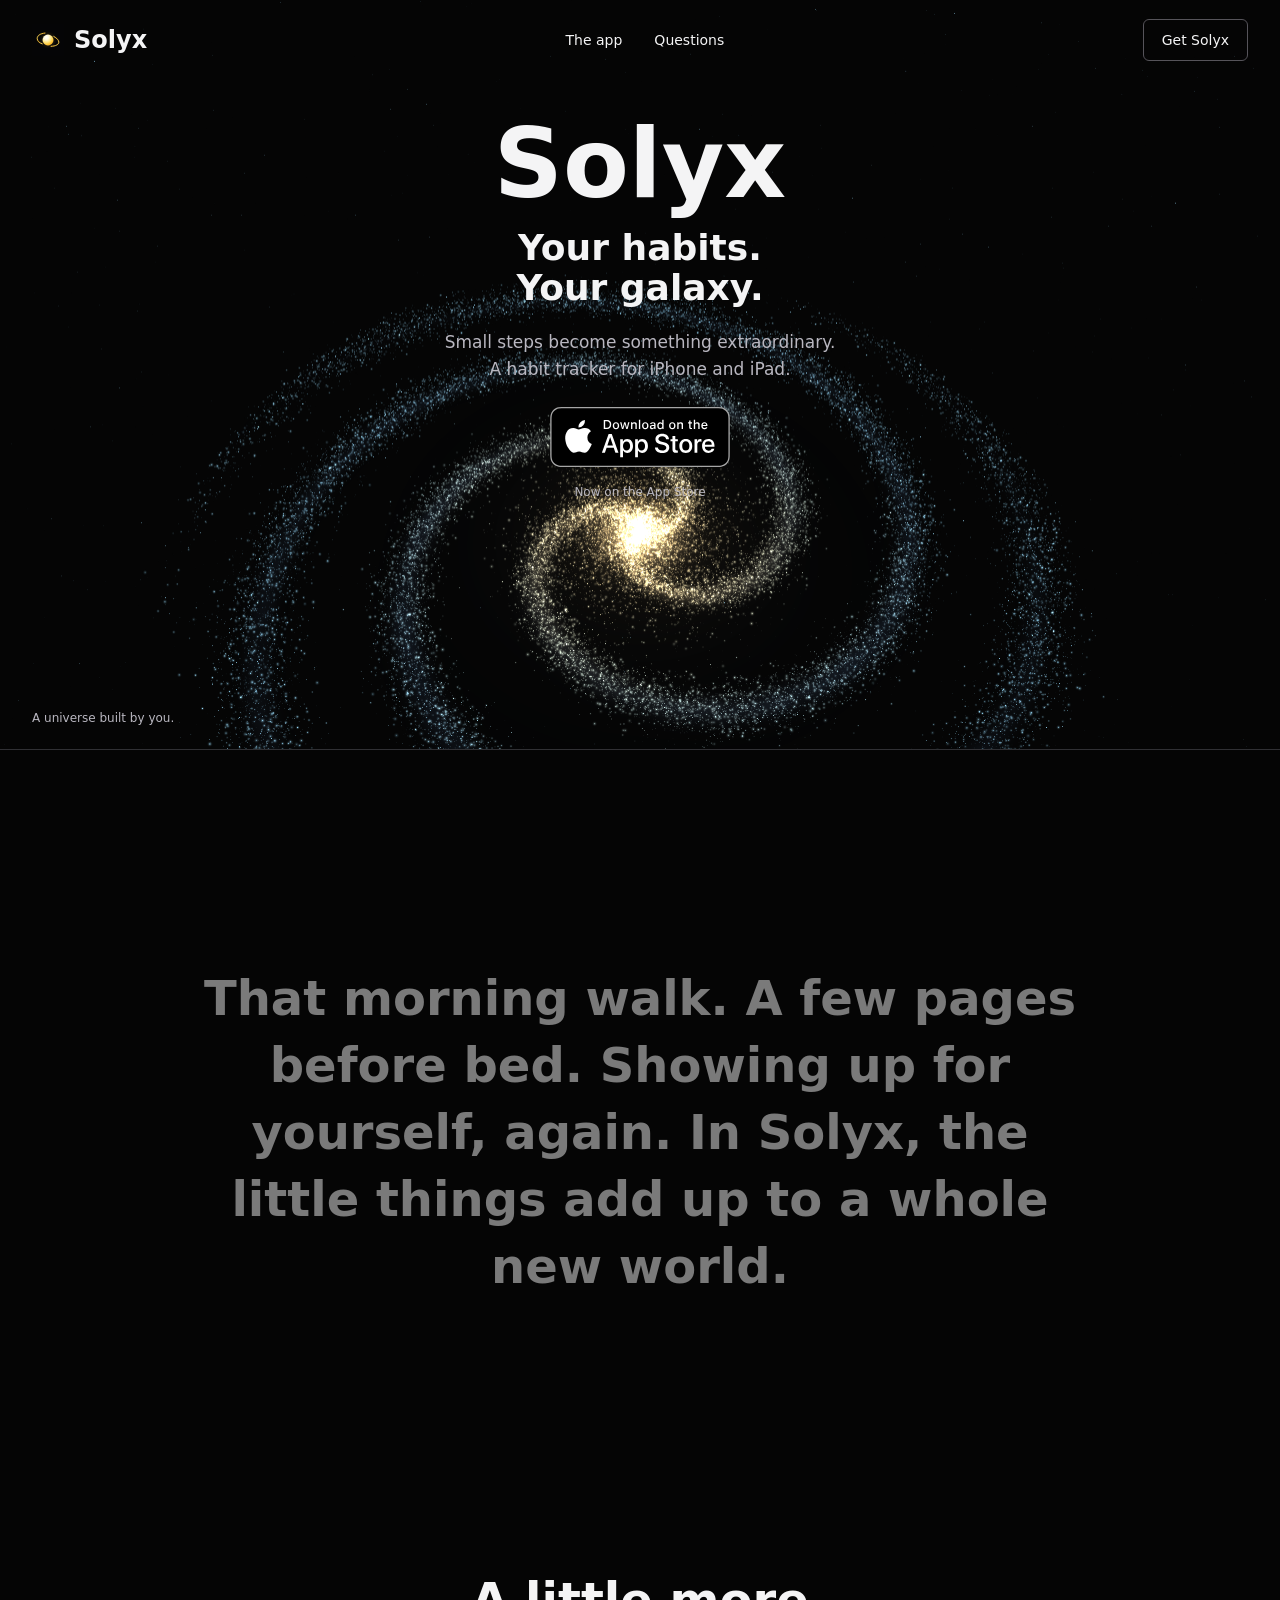
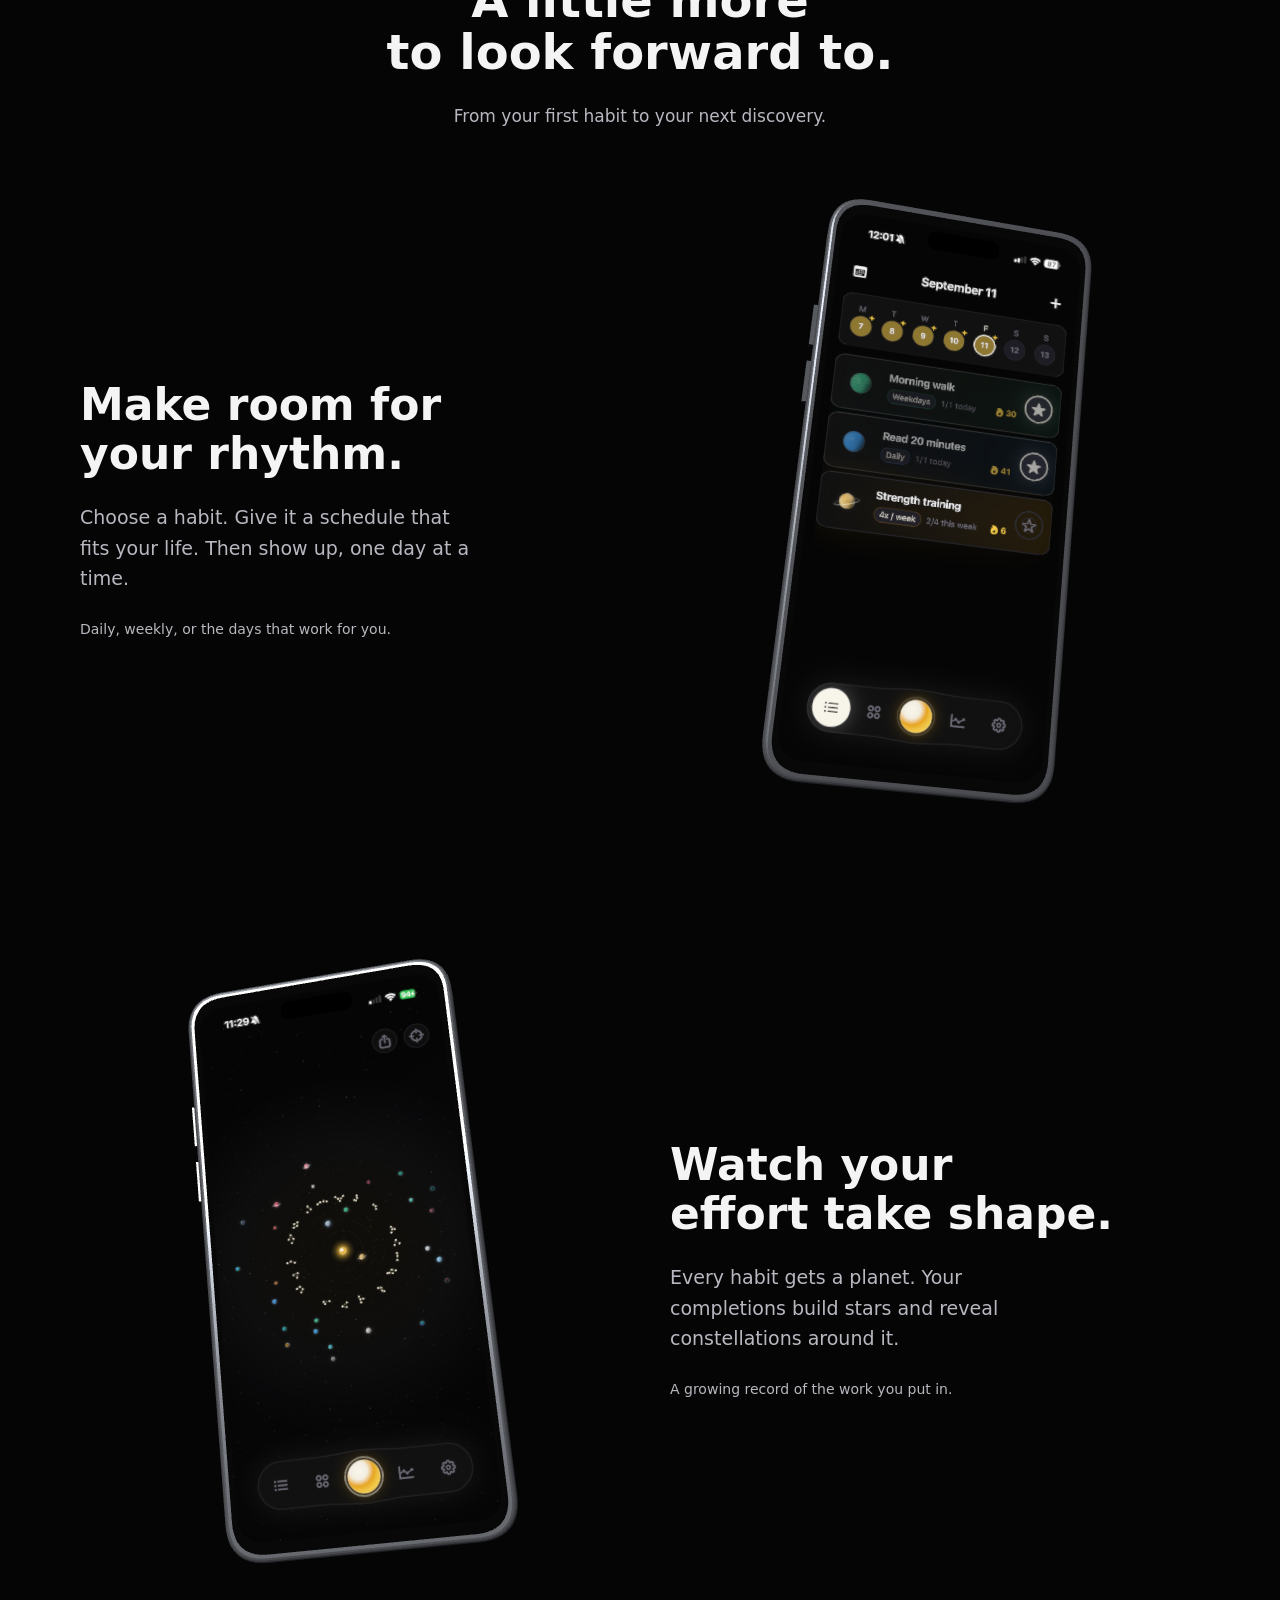
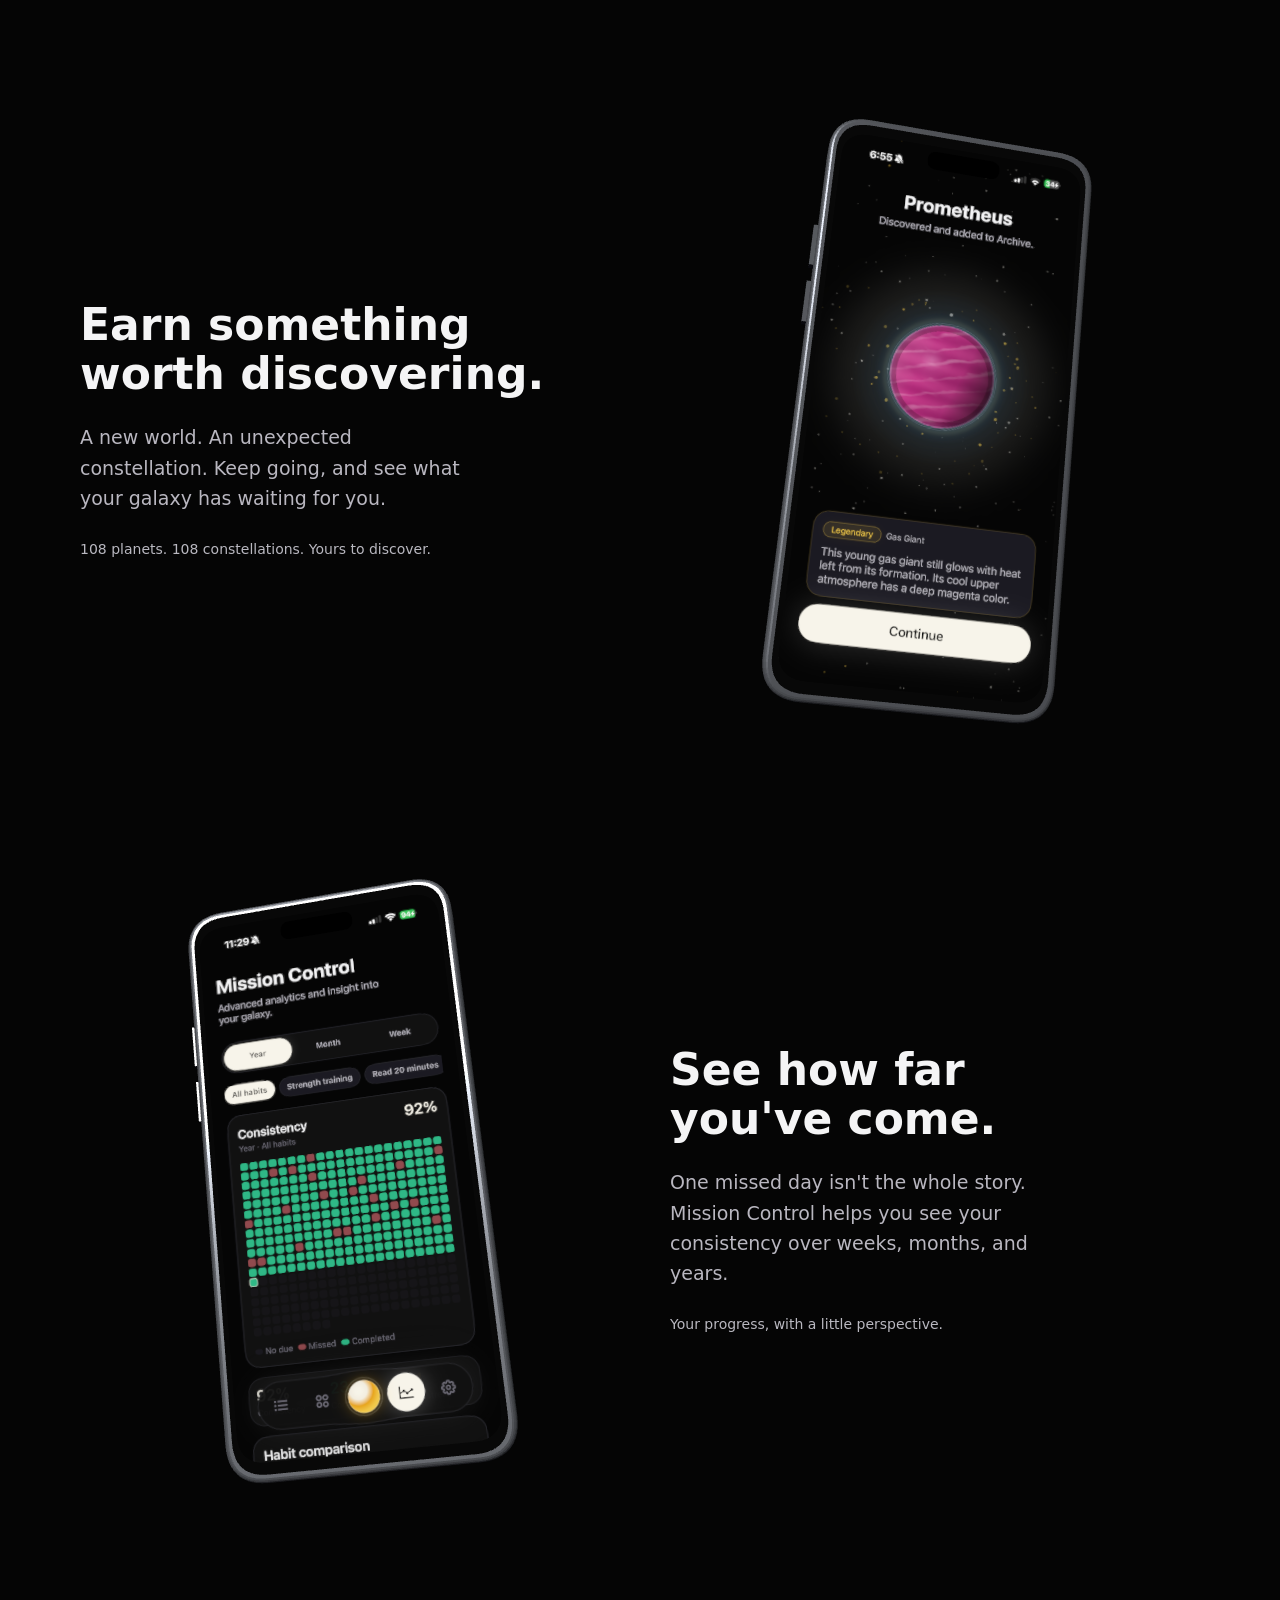
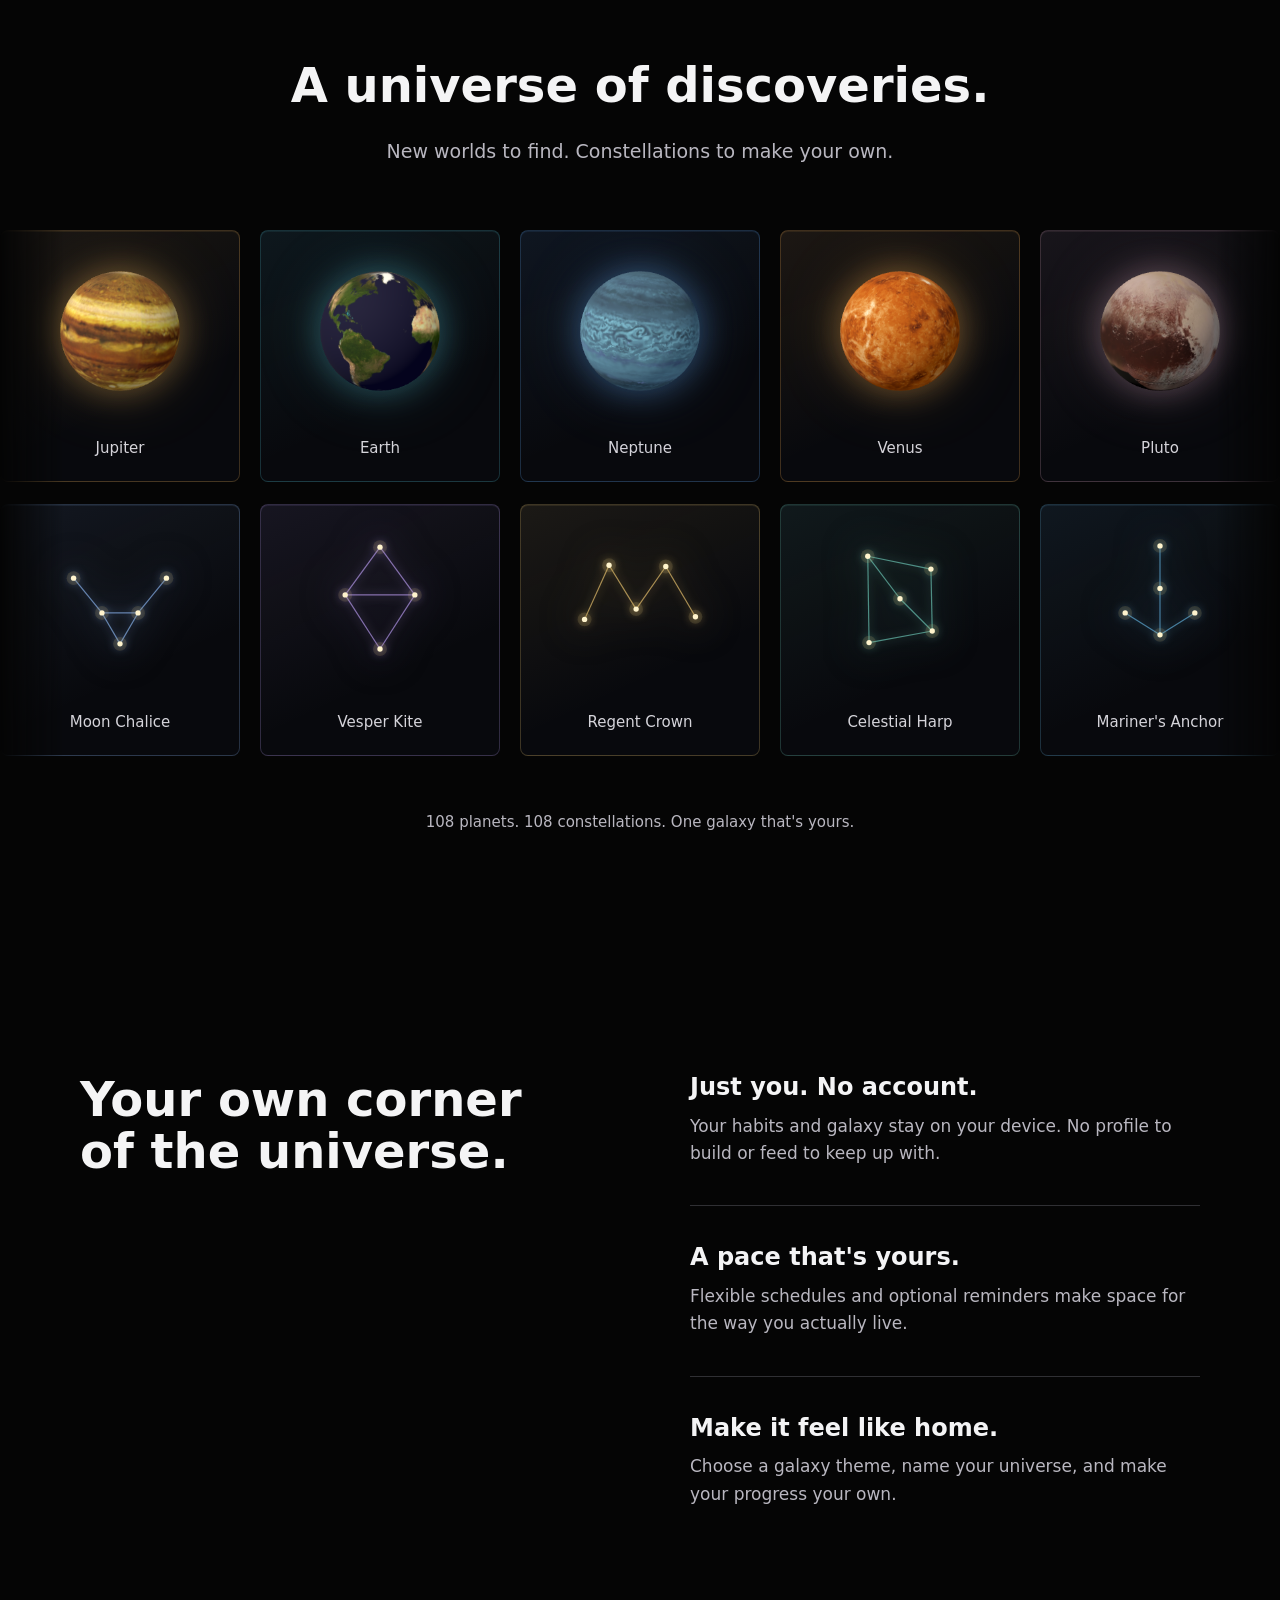
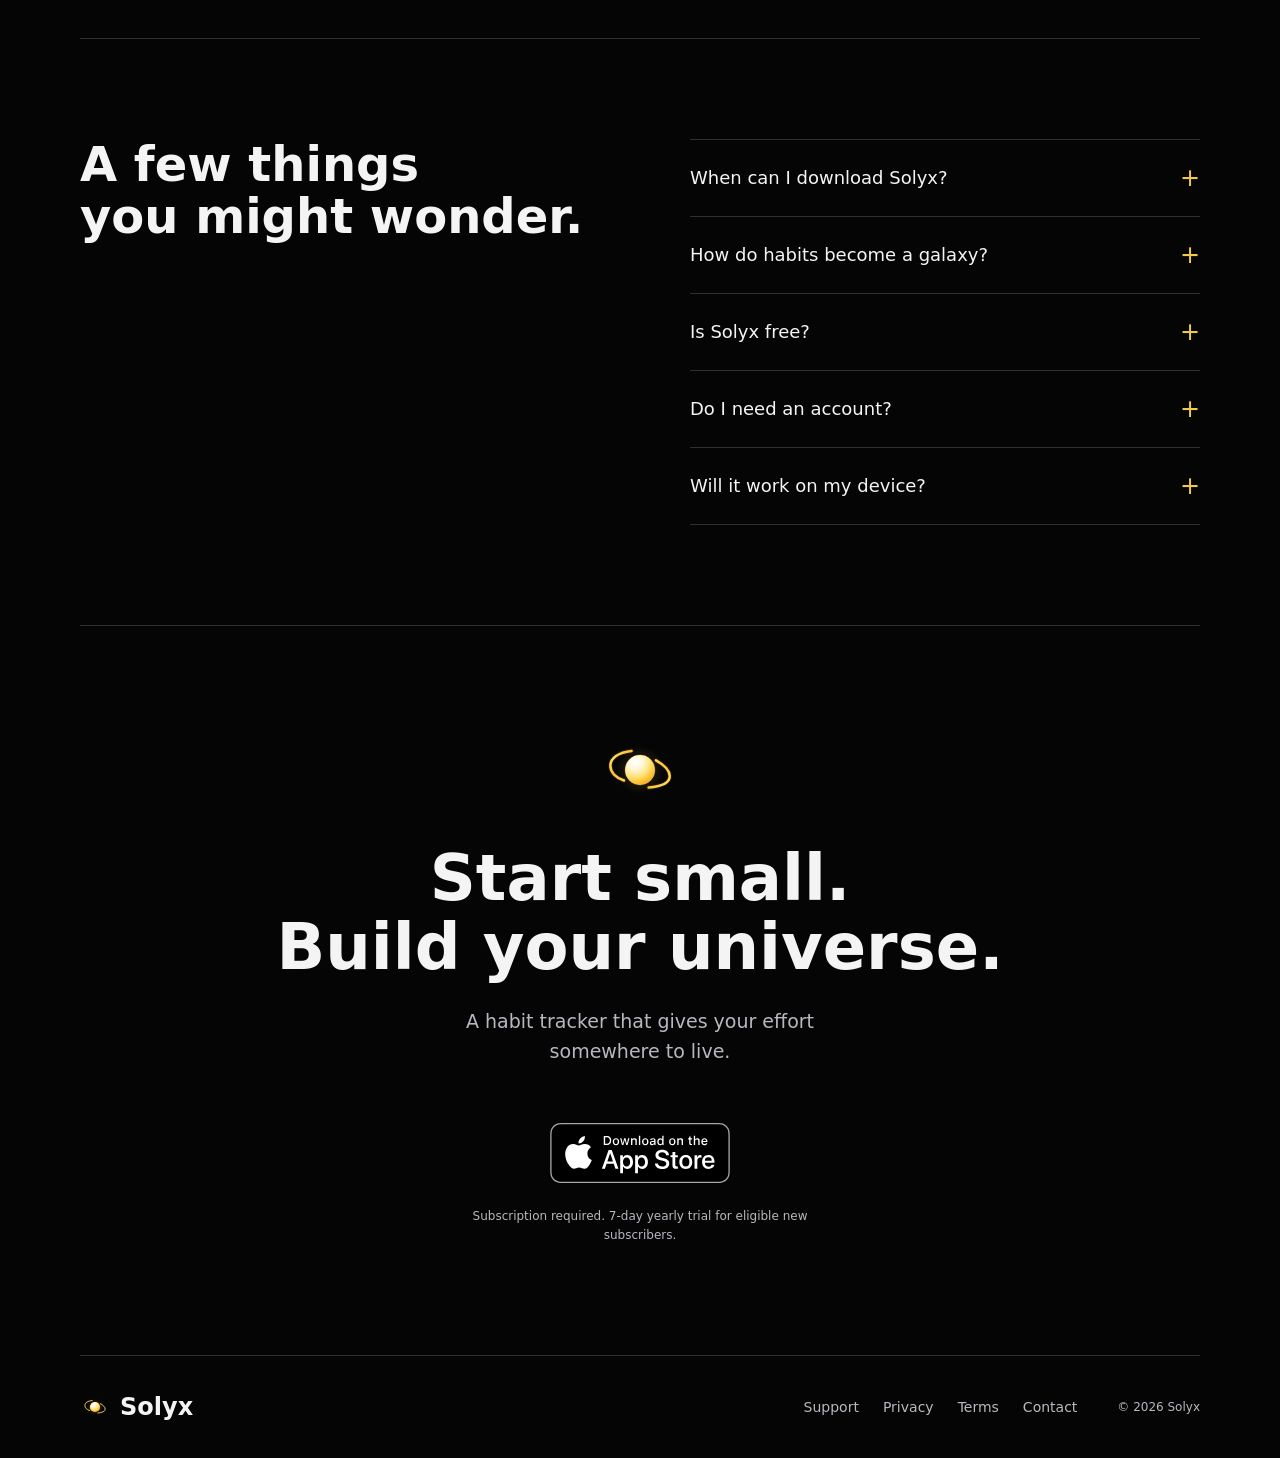
==== index.html @ abb528bd "Use modern Solyx icon across website and browser icons" ====
<!doctype html>
<html lang="en">
  <head>
    <meta charset="utf-8" />
    <meta name="viewport" content="width=device-width, initial-scale=1" />
    <meta name="theme-color" content="#050505" />
    <meta
      name="description"
      content="Solyx is a habit tracker for iPhone and iPad. Build your habits, discover planets, and watch your own galaxy grow."
    />
    <meta property="og:title" content="Solyx | Your habits. Your galaxy." />
    <meta
      property="og:description"
      content="Small steps become something extraordinary. A habit tracker for iPhone and iPad."
    />
    <meta property="og:type" content="website" />
    <meta property="og:url" content="https://solyxapp.com/" />
    <meta
      property="og:image"
      content="https://solyxapp.com/assets/solyx-app-icon.png"
    />
    <meta property="og:image:width" content="1024" />
    <meta property="og:image:height" content="1024" />
    <meta property="og:image:alt" content="Solyx's golden sun and orbit app icon" />
    <meta name="twitter:card" content="summary" />
    <title>Solyx | Your habits. Your galaxy.</title>
    <link rel="canonical" href="https://solyxapp.com/" />
    <link rel="icon" href="./assets/solyx-app-icon.svg" type="image/svg+xml" />
    <link rel="icon" href="./assets/favicon-32.png" type="image/png" sizes="32x32" />
    <link rel="apple-touch-icon" href="./assets/apple-touch-icon.png" sizes="180x180" />
    <link rel="preload" as="image" href="./assets/galaxy.png" />
    <link rel="stylesheet" href="./styles.css?v=20261001-galaxy" />
    <script src="./site.js?v=20261001" defer></script>
    <script type="module" src="./assets/galaxy-scene.js"></script>
    <script type="module" src="./assets/product-scenes.js"></script>
  </head>
  <body>
    <a class="skip-link" href="#main">Skip to content</a>
    <header class="site-header">
      <a class="brand" href="#top" aria-label="Solyx home"
        ><img
          src="./assets/solyx-app-icon.svg"
          alt=""
          width="32"
          height="32"
        /><span>Solyx</span></a
      >
      <nav aria-label="Main navigation">
        <a href="#inside">The app</a><a href="#questions">Questions</a>
      </nav>
      <a class="nav-download" href="https://apps.apple.com/us/app/solyx-habit-tracker/id6775335663">Get Solyx</a>
    </header>
    <main id="main">
      <section class="hero" id="top" aria-labelledby="hero-title">
        <div class="hero-universe" aria-hidden="true">
          <div class="galaxy-art"></div>
          <canvas class="galaxy-canvas"></canvas>
        </div>
        <div class="hero-content">
          <h1 id="hero-title">Solyx</h1>
          <p class="hero-statement">Your habits.<br />Your galaxy.</p>
          <p class="hero-description">
            Small steps become something extraordinary.<br />A habit tracker for
            iPhone and iPad.
          </p>
          <a class="app-store-download" href="https://apps.apple.com/us/app/solyx-habit-tracker/id6775335663" aria-label="Download Solyx on the App Store">
            <img src="./assets/app-store-badge.svg" alt="Download on the App Store" width="180" height="60" />
          </a>
          <p class="availability">Now on the App Store</p>
        </div>
        <div class="hero-bottom">
          <span>A universe built by you.</span>
        </div>
      </section>
      <section
        class="scroll-story section-shell"
        aria-label="Small steps, a whole new world"
      >
        <p data-scroll-words>
          That morning walk. A few pages before bed. Showing up for yourself,
          again. In Solyx, the little things add up to a whole new world.
        </p>
      </section>
      <section class="app-tour" id="inside" aria-labelledby="tour-title">
        <div class="tour-heading section-shell">
          <h2 id="tour-title">A little more<br />to look forward to.</h2>
          <p>From your first habit to your next discovery.</p>
        </div>
        <div class="tour-layout section-shell">
          <div class="tour-chapters">
            <article class="chapter" data-chapter="0">
              <div class="chapter-copy">
                <h3>Make room for<br />your rhythm.</h3>
                <p>
                  Choose a habit. Give it a schedule that fits your life. Then
                  show up, one day at a time.
                </p>
                <p class="detail">
                  Daily, weekly, or the days that work for you.
                </p>
              </div>
              <figure class="product-phone">
                <img
                  src="./assets/habits.png"
                  alt="Solyx habit list with flexible schedules and completion buttons"
                  width="1206"
                  height="2622"
                  loading="lazy"
                />
              </figure>
            </article>
            <article class="chapter" data-chapter="1">
              <div class="chapter-copy">
                <h3>Watch your<br />effort take shape.</h3>
                <p>
                  Every habit gets a planet. Your completions build stars and
                  reveal constellations around it.
                </p>
                <p class="detail">A growing record of the work you put in.</p>
              </div>
              <figure class="product-phone">
                <img
                  src="./assets/galaxy-overview.png"
                  alt="Habit planets and earned constellations around the sun in Solyx"
                  width="1206"
                  height="2622"
                  loading="lazy"
                />
              </figure>
            </article>
            <article class="chapter" data-chapter="2">
              <div class="chapter-copy">
                <h3>Earn something<br />worth discovering.</h3>
                <p>
                  A new world. An unexpected constellation. Keep going, and see
                  what your galaxy has waiting for you.
                </p>
                <p class="detail">
                  108 planets. 108 constellations. Yours to discover.
                </p>
              </div>
              <figure class="product-phone">
                <img
                  src="./assets/reveal.png"
                  alt="A planet discovery in Solyx, with its name, rarity, and unique appearance"
                  width="1206"
                  height="2622"
                  loading="lazy"
                />
              </figure>
            </article>
            <article class="chapter" data-chapter="3">
              <div class="chapter-copy">
                <h3>See how far<br />you've come.</h3>
                <p>
                  One missed day isn't the whole story. Mission Control helps
                  you see your consistency over weeks, months, and years.
                </p>
                <p class="detail">Your progress, with a little perspective.</p>
              </div>
              <figure class="product-phone">
                <img
                  src="./assets/mission-control.png"
                  alt="Mission Control showing habit consistency across the year"
                  width="1206"
                  height="2622"
                  loading="lazy"
                />
              </figure>
            </article>
          </div>
        </div>
      </section>
      <section class="collection" aria-labelledby="collection-title">
        <div class="collection-heading section-shell">
          <h2 id="collection-title">A universe of discoveries.</h2>
          <p>New worlds to find. Constellations to make your own.</p>
        </div>
        <div class="collection-window">
          <div class="collection-track" data-planets></div>
        </div>
        <div class="collection-window">
          <div class="collection-track reverse" data-constellations></div>
        </div>
        <p class="collection-note">
          108 planets. 108 constellations. One galaxy that's yours.
        </p>
      </section>
      <section class="personal section-shell" aria-labelledby="personal-title">
        <h2 id="personal-title">Your own corner<br />of the universe.</h2>
        <div class="personal-details">
          <div>
            <h3>Just you. No account.</h3>
            <p>
              Your habits and galaxy stay on your device. No profile to build or
              feed to keep up with.
            </p>
          </div>
          <div>
            <h3>A pace that's yours.</h3>
            <p>
              Flexible schedules and optional reminders make space for the way
              you actually live.
            </p>
          </div>
          <div>
            <h3>Make it feel like home.</h3>
            <p>
              Choose a galaxy theme, name your universe, and make your progress
              your own.
            </p>
          </div>
        </div>
      </section>
      <section
        class="questions section-shell"
        id="questions"
        aria-labelledby="questions-title"
      >
        <h2 id="questions-title">A few things<br />you might wonder.</h2>
        <div class="faq-list">
          <details>
            <summary>When can I download Solyx?</summary>
            <p>Solyx is available now on the App Store for iPhone and iPad. Download it using the button on this page.</p>
          </details>
          <details>
            <summary>How do habits become a galaxy?</summary>
            <p>
              Each habit receives a planet. Logging completions builds stars,
              which form constellations over time. Completions also bring you
              closer to discovering new planets.
            </p>
          </details>
          <details>
            <summary>Is Solyx free?</summary>
            <p>
              Solyx requires a monthly or yearly subscription. Eligible new
              subscribers can try the yearly plan free for 7 days. You will see
              the full price and renewal terms before subscribing in the app.
            </p>
          </details>
          <details>
            <summary>Do I need an account?</summary>
            <p>
              No. Your habits and galaxy are stored on your device. Apple
              handles purchases, and RevenueCat manages subscription access and
              limited subscription analytics. Read our
              <a href="./privacy/">privacy policy</a> for the details.
            </p>
          </details>
          <details>
            <summary>Will it work on my device?</summary>
            <p>
              Solyx is built for iPhone and iPad running iOS or iPadOS 17 or
              later. An Android version has not been announced.
            </p>
          </details>
        </div>
      </section>
      <section
        class="download section-shell"
        id="download"
        aria-labelledby="download-title"
      >
        <img
          class="download-icon"
          src="./assets/solyx-app-icon.svg"
          alt=""
          width="88"
          height="88"
          loading="lazy"
        />
        <h2 id="download-title">Start small.<br />Build your universe.</h2>
        <p>A habit tracker that gives your effort<br />somewhere to live.</p>
        <div class="download-action">
          <a class="app-store-download" href="https://apps.apple.com/us/app/solyx-habit-tracker/id6775335663" aria-label="Download Solyx on the App Store">
            <img src="./assets/app-store-badge.svg" alt="Download on the App Store" width="180" height="60" loading="lazy" />
          </a>
        </div>
        <p class="subscription-note">
          Subscription required. 7-day yearly trial for eligible new
          subscribers.
        </p>
      </section>
    </main>
    <footer class="site-footer section-shell">
      <a class="brand" href="#top"
        ><img
          src="./assets/solyx-app-icon.svg"
          alt=""
          width="30"
          height="30"
        /><span>Solyx</span></a
      >
      <div class="footer-links">
        <a href="./support/">Support</a><a href="./privacy/">Privacy</a
        ><a
          href="https://www.apple.com/legal/internet-services/itunes/dev/stdeula/"
          >Terms</a
        ><a href="mailto:support@solyxapp.com">Contact</a>
      </div>
      <p>&copy; 2026 Solyx</p>
    </footer>
  </body>
</html>
---- styles.css ----
:root {
  color-scheme: dark;
  --bg: #050505;
  --surface: #111112;
  --text: #f4f4f5;
  --muted: #b9b7c0;
  --line: #303034;
  --gold: #f1c94b;
  --ease: cubic-bezier(0.16, 1, 0.3, 1);
  font-family:
    system-ui,
    -apple-system,
    BlinkMacSystemFont,
    "Segoe UI",
    Roboto,
    Oxygen,
    Ubuntu,
    Cantarell,
    "Fira Sans",
    "Droid Sans",
    "Helvetica Neue",
    sans-serif;
  color: var(--text);
  background: var(--bg);
  font-synthesis: none;
}
* {
  box-sizing: border-box;
  letter-spacing: 0;
}
html {
  scroll-behavior: smooth;
  scroll-padding-top: 100px;
}
body {
  margin: 0;
}
a {
  color: inherit;
  text-decoration: none;
}
button {
  font: inherit;
  color: inherit;
}
img {
  display: block;
  max-width: 100%;
  height: auto;
}
h1,
h2,
h3,
p,
figure {
  margin: 0;
}
h1,
h2,
h3 {
  font-weight: 600;
  text-wrap: balance;
}
h2 {
  font-size: 48px;
  line-height: 1.08;
}
h3 {
  font-size: 30px;
  line-height: 1.12;
}
p {
  line-height: 1.6;
}
::selection {
  background: var(--gold);
  color: var(--bg);
}
:focus-visible {
  outline: 2px solid var(--gold);
  outline-offset: 6px;
}
a,
button,
summary {
  -webkit-tap-highlight-color: transparent;
}
button,
summary {
  cursor: pointer;
}
a:hover {
  color: var(--gold);
}
[hidden] {
  display: none !important;
}
.section-shell {
  width: min(1120px, calc(100% - 48px));
  margin-inline: auto;
}
.skip-link {
  position: fixed;
  top: -100px;
  left: 8px;
  z-index: 20;
  padding: 12px;
  background: var(--text);
  color: var(--bg);
}
.skip-link:focus {
  top: 8px;
}
.site-header {
  height: 80px;
  width: min(1320px, calc(100% - 64px));
  margin: auto;
  display: flex;
  align-items: center;
  justify-content: space-between;
  gap: 20px;
  position: absolute;
  inset: 0 0 auto;
  z-index: 5;
}
.brand {
  display: inline-flex;
  align-items: center;
  gap: 10px;
  font-size: 24px;
  font-weight: 600;
}
.brand img {
  flex-shrink: 0;
}
.site-header nav {
  display: flex;
  gap: 32px;
  font-size: 14px;
}
.site-header nav a {
  padding: 14px 0;
}
.nav-download {
  font-size: 14px;
  padding: 12px 18px;
  border: 1px solid #56545a;
  border-radius: 6px;
  white-space: nowrap;
  transition:
    background 0.2s,
    color 0.2s;
}
.nav-download:hover {
  background: var(--text);
  color: var(--bg);
}
.hero {
  height: calc(100svh - 150px);
  min-height: 730px;
  max-height: 1050px;
  position: relative;
  isolation: isolate;
  overflow: hidden;
  border-bottom: 1px solid var(--line);
}
.hero-universe {
  position: absolute;
  inset: 0;
  z-index: -1;
  overflow: hidden;
}
.galaxy-art {
  position: absolute;
  left: 50%;
  top: 125px;
  width: 1100px;
  height: 1100px;
  transform: translateX(-50%);
  background: url("./assets/galaxy.png") center 51% / 1100px auto no-repeat;
  mask-image: linear-gradient(
    to bottom,
    transparent,
    black 25%,
    black 78%,
    transparent
  );
  opacity: 0.95;
}
.galaxy-canvas {
  position: absolute;
  inset: 0;
  width: 100%;
  height: 100%;
  opacity: 0;
  transition: opacity 1.2s ease;
}
.galaxy-ready .galaxy-canvas {
  opacity: 1;
}
.galaxy-ready .galaxy-art {
  visibility: hidden;
}
.hero-content {
  text-align: center;
  position: relative;
  padding: 116px 24px 0;
}
.app-store-download { display: inline-flex; margin-top: 24px; border-radius: 8px; transition: transform 180ms ease; }
.app-store-download img { display: block; width: 180px; height: 60px; }
.app-store-download:hover { transform: translateY(-2px); }
.app-store-download:focus-visible { outline: 2px solid var(--gold); outline-offset: 6px; }
.hero h1 {
  font-size: 96px;
  line-height: 1;
}
.hero-statement {
  font-size: 36px;
  font-weight: 600;
  line-height: 1.12;
  margin-top: 16px;
}
.hero-description {
  font-size: 17px;
  margin-top: 20px;
  color: var(--muted);
}
.button {
  display: inline-flex;
  justify-content: center;
  align-items: center;
  gap: 24px;
  min-height: 52px;
  padding: 13px 24px;
  background: var(--text);
  color: var(--bg);
  border-radius: 6px;
  font-size: 16px;
  font-weight: 600;
  transition:
    transform 0.3s var(--ease),
    background 0.2s;
}
.button:hover {
  background: var(--gold);
  color: var(--bg);
  transform: translateY(-2px);
}
.hero .button {
  margin-top: 24px;
}
.availability {
  font-size: 12px;
  margin-top: 12px;
  color: var(--muted);
}
.hero-bottom {
  position: absolute;
  inset: auto 32px 24px;
  display: flex;
  justify-content: space-between;
  align-items: center;
  font-size: 12px;
  color: var(--muted);
}
.hero-content {
  animation: arrive 1.1s var(--ease) both;
}
.intro {
  padding-block: 64px 110px;
  display: grid;
  grid-template-columns: 1fr 1fr;
  gap: 48px;
  align-items: center;
}
.intro p {
  font-size: 20px;
  color: var(--muted);
  max-width: 460px;
}
.intro p span {
  display: block;
  color: var(--text);
  margin-top: 20px;
}
.app-tour {
  background: #0b0b0d;
  border-block: 1px solid var(--line);
}
.tour-heading {
  padding-block: 88px 28px;
  display: flex;
  justify-content: space-between;
  align-items: end;
  gap: 32px;
}
.tour-heading p {
  color: var(--muted);
  font-size: 17px;
  max-width: 245px;
}
.tour-layout {
  display: grid;
  grid-template-columns: 1fr 1fr;
  gap: 100px;
  position: relative;
}
.tour-device {
  position: sticky;
  top: 40px;
  height: calc(100svh - 80px);
  min-height: 540px;
  max-height: 860px;
  display: flex;
  flex-direction: column;
  align-items: center;
  justify-content: center;
  grid-column: 2;
  grid-row: 1;
}
.phone {
  position: relative;
  width: 270px;
  aspect-ratio: 1206/2622;
  border-radius: 36px;
  overflow: hidden;
  background: #000;
  outline: 1px solid #626166;
  outline-offset: 4px;
  box-shadow: 0 36px 60px -24px #000;
  flex-shrink: 0;
}
.phone img {
  width: 100%;
  height: 100%;
  object-fit: cover;
}
.tour-device .phone {
  height: min(70svh, 620px);
  width: auto;
  max-width: 100%;
}
.tour-screen {
  position: absolute;
  inset: 0;
  opacity: 0;
  transition:
    opacity 0.7s var(--ease),
    transform 0.9s var(--ease);
  transform: translateY(14px);
}
.tour-screen.is-current {
  opacity: 1;
  transform: none;
}
.tour-progress {
  display: flex;
  gap: 10px;
  margin-top: 28px;
}
.tour-progress i {
  width: 6px;
  height: 6px;
  background: #67656e;
  border-radius: 50%;
  transition:
    background 0.3s,
    width 0.4s var(--ease);
}
.tour-progress i.is-current {
  width: 28px;
  border-radius: 8px;
  background: var(--gold);
}
.tour-chapters {
  grid-column: 1;
  grid-row: 1;
}
.chapter {
  min-height: 85svh;
  display: flex;
  align-items: center;
  padding: 100px 0;
}
.chapter-copy h3 {
  font-size: 44px;
  margin-bottom: 24px;
}
.chapter-copy p {
  font-size: 19px;
  color: var(--muted);
  max-width: 390px;
}
.chapter-copy .detail {
  font-size: 14px;
  color: var(--text);
  margin-top: 24px;
  padding-top: 20px;
  border-top: 1px solid var(--line);
}
.mobile-phone {
  display: none;
}
.personal {
  padding-block: 130px;
  display: grid;
  grid-template-columns: 1fr 1fr;
  gap: 100px;
}
.personal h2 {
  position: sticky;
  top: 64px;
  align-self: start;
}
.personal-details > div + div {
  margin-top: 38px;
  padding-top: 38px;
  border-top: 1px solid var(--line);
}
.personal-details h3 {
  font-size: 24px;
  margin-bottom: 12px;
}
.personal-details p {
  color: var(--muted);
  font-size: 17px;
}
.questions {
  border-top: 1px solid var(--line);
  padding-block: 100px;
  display: grid;
  grid-template-columns: 1fr 1fr;
  gap: 100px;
}
.faq-list details {
  border-bottom: 1px solid var(--line);
}
.faq-list details:first-child {
  border-top: 1px solid var(--line);
}
summary {
  display: flex;
  justify-content: space-between;
  align-items: center;
  gap: 22px;
  padding: 24px 0;
  font-size: 18px;
  list-style: none;
}
summary::-webkit-details-marker {
  display: none;
}
summary::after {
  content: "+";
  font-size: 24px;
  font-weight: 400;
  flex: none;
  color: var(--gold);
}
details[open] summary::after {
  content: "\2212";
}
details p {
  color: var(--muted);
  font-size: 16px;
  padding: 0 24px 24px 0;
  max-width: 65ch;
}
details p a {
  text-decoration: underline;
  text-underline-offset: 4px;
}
details[open] p {
  animation: arrive 0.4s var(--ease);
}
.download {
  text-align: center;
  border-top: 1px solid var(--line);
  padding-block: 100px 110px;
}
.download-icon {
  margin: 0 auto 30px;
  width: 88px;
}
.download h2 {
  font-size: 64px;
}
.download > p {
  font-size: 19px;
  color: var(--muted);
  margin-top: 24px;
}
.download-action {
  display: flex;
  flex-direction: column;
  align-items: center;
  gap: 10px;
  margin: 32px auto 0;
}
.launch-status {
  padding: 18px 26px;
  border: 1px solid #64626b;
  border-radius: 8px;
  font-size: 18px;
}
.download-platform {
  font-size: 13px;
  color: var(--muted);
}
.download > .subscription-note {
  font-size: 12px;
  max-width: 350px;
  margin: 24px auto 0;
}
.store-badge {
  display: inline-flex;
  align-items: center;
  gap: 12px;
  background: var(--text);
  color: var(--bg);
  padding: 12px 24px;
  border-radius: 8px;
  text-align: left;
  line-height: 1.1;
}
.store-badge:hover {
  background: var(--gold);
  color: var(--bg);
}
.store-badge small {
  display: block;
  font-size: 11px;
}
.store-badge strong {
  display: block;
  font-size: 24px;
  font-weight: 600;
}
.site-footer {
  display: flex;
  align-items: center;
  gap: 40px;
  flex-wrap: wrap;
  border-top: 1px solid var(--line);
  padding-block: 36px;
}
.footer-links {
  display: flex;
  gap: 24px;
  flex-wrap: wrap;
  font-size: 14px;
  color: var(--muted);
  margin-left: auto;
}
.site-footer > p {
  font-size: 12px;
  color: var(--muted);
}
/* Legal and support routes share the same quiet reading surface. */
.shell {
  width: min(820px, calc(100% - 48px));
  margin: auto;
}
.shell > header {
  display: flex;
  justify-content: space-between;
  align-items: center;
  padding: 28px 0;
  gap: 24px;
}
.shell nav {
  display: flex;
  gap: 22px;
  color: var(--muted);
  font-size: 14px;
}
.document {
  padding: 64px 0 100px;
}
.document h1 {
  font-size: 56px;
  line-height: 1.1;
}
.document h2 {
  font-size: 26px;
  margin: 38px 0 14px;
}
.document p,
.document li {
  font-size: 17px;
  line-height: 1.7;
  color: var(--muted);
}
.document p + p {
  margin-top: 16px;
}
.document a:not(.button) {
  color: var(--text);
  text-decoration: underline;
  text-underline-offset: 4px;
}
.document .updated {
  margin: 16px 0 32px;
  font-size: 14px;
}
.eyebrow {
  display: none;
}
.document .actions {
  margin: 28px 0;
}
.footer-layout {
  display: flex;
  justify-content: space-between;
  gap: 24px;
  flex-wrap: wrap;
  padding-block: 30px;
  border-top: 1px solid var(--line);
  font-size: 13px;
  color: var(--muted);
}
.confirmation {
  min-height: 80svh;
  display: flex;
  flex-direction: column;
  align-items: flex-start;
  justify-content: center;
  gap: 28px;
}
.confirmation h1 {
  font-size: 56px;
}
.confirmation p {
  color: var(--muted);
}
@keyframes arrive {
  from {
    opacity: 0.6;
    transform: translateY(16px);
  }
  to {
    opacity: 1;
    transform: none;
  }
}
@media (min-width: 1600px) {
  .hero-content {
    padding-top: 130px;
  }
  .galaxy-art {
    width: 1400px;
    background-size: 1400px auto;
    top: 90px;
    height: 1300px;
  }
}
@media (max-width: 900px) {
  h2 {
    font-size: 40px;
  }
  .site-header {
    width: calc(100% - 40px);
  }
  .tour-layout {
    gap: 48px;
  }
  .chapter-copy h3 {
    font-size: 36px;
  }
  .personal,
  .questions {
    gap: 48px;
  }
  .hero h1 {
    font-size: 80px;
  }
  .hero-statement {
    font-size: 32px;
  }
  .hero {
    min-height: 700px;
  }
  .intro {
    gap: 32px;
  }
}
@media (max-width: 700px) {
  html {
    scroll-padding-top: 24px;
  }
  .section-shell {
    width: calc(100% - 44px);
  }
  .site-header {
    height: 72px;
    width: calc(100% - 36px);
    gap: 12px;
  }
  .brand {
    font-size: 22px;
    gap: 8px;
  }
  .site-header nav {
    display: none;
  }
  .nav-download {
    font-size: 12px;
    padding: 10px 13px;
  }
  .hero {
    height: calc(100svh - 104px);
    min-height: 610px;
    max-height: 860px;
  }
  .hero-content {
    padding: 100px 20px 0;
  }
  .hero h1 {
    font-size: 72px;
  }
  .hero-statement {
    font-size: 30px;
    margin-top: 14px;
  }
  .hero-description {
    font-size: 15px;
    margin-top: 18px;
  }
  .hero .button {
    margin-top: 22px;
    min-height: 48px;
    font-size: 15px;
  }
  .galaxy-art {
    width: 730px;
    height: 900px;
    top: 110px;
    background-size: 730px auto;
    background-position: center 51%;
    mask-image: linear-gradient(
      to bottom,
      transparent,
      black 27%,
      black 78%,
      transparent
    );
  }
  .hero-bottom {
    inset: auto 20px 16px;
    font-size: 11px;
  }
  .intro {
    display: block;
    padding-block: 44px 76px;
  }
  .intro h2 {
    font-size: 42px;
  }
  .intro p {
    font-size: 18px;
    margin-top: 26px;
  }
  .tour-heading {
    display: block;
    padding-top: 64px;
    padding-bottom: 0;
  }
  .tour-heading h2 {
    font-size: 40px;
  }
  .tour-heading p {
    margin-top: 20px;
    max-width: none;
    font-size: 16px;
  }
  .tour-layout {
    display: block;
  }
  .tour-device {
    display: none;
  }
  .chapter {
    min-height: 0;
    display: flex;
    flex-direction: column;
    align-items: stretch;
    padding: 68px 0 64px;
    gap: 40px;
  }
  .chapter + .chapter {
    border-top: 1px solid var(--line);
  }
  .chapter-copy h3 {
    font-size: 32px;
    margin-bottom: 18px;
  }
  .chapter-copy p {
    font-size: 17px;
    max-width: 420px;
  }
  .chapter-copy .detail {
    font-size: 13px;
    margin-top: 20px;
    padding-top: 16px;
  }
  .mobile-phone {
    display: block;
    margin-inline: auto;
    width: min(76%, 290px);
    border-radius: 32px;
  }
  .personal {
    display: block;
    padding-block: 76px;
  }
  .personal h2 {
    position: static;
    font-size: 40px;
  }
  .personal-details {
    margin-top: 40px;
  }
  .personal-details h3 {
    font-size: 24px;
  }
  .personal-details > div + div {
    margin-top: 28px;
    padding-top: 28px;
  }
  .questions {
    display: block;
    padding-block: 70px;
  }
  .questions h2 {
    font-size: 40px;
    margin-bottom: 36px;
  }
  summary {
    font-size: 17px;
    padding: 22px 0;
  }
  .download {
    padding-block: 70px;
  }
  .download h2 {
    font-size: 44px;
  }
  .download > p {
    font-size: 17px;
  }
  .download-icon {
    width: 72px;
    margin-bottom: 24px;
  }
  .site-footer {
    gap: 24px;
    align-items: flex-start;
    padding-block: 32px;
  }
  .footer-links {
    margin: 0;
    width: 100%;
    gap: 26px;
  }
  .site-footer > p {
    width: 100%;
  }
  .shell {
    width: calc(100% - 40px);
  }
  .document {
    padding-top: 36px;
  }
  .document h1 {
    font-size: 40px;
  }
  .document h2 {
    font-size: 24px;
  }
  .footer-layout .footer-links {
    gap: 18px;
  }
  .confirmation h1 {
    font-size: 42px;
  }
}
@media (max-width: 360px) {
  .hero h1 {
    font-size: 64px;
  }
  .hero-statement {
    font-size: 28px;
  }
  .hero-description {
    font-size: 14px;
  }
  .hero-content {
    padding-inline: 16px;
  }
  .hero-bottom > span {
    max-width: 140px;
  }
  h2,
  .intro h2,
  .tour-heading h2,
  .personal h2,
  .questions h2 {
    font-size: 36px;
  }
  .download h2 {
    font-size: 38px;
  }
}
@media (prefers-reduced-motion: reduce) {
  html {
    scroll-behavior: auto;
  }
  *,
  *::before,
  *::after {
    animation: none !important;
    transition: none !important;
  }
}

.button:active,
.nav-download:active {
  transform: scale(0.97);
}
.scroll-story {
  min-height: 85svh;
  display: flex;
  align-items: center;
  padding-block: 130px;
}
.scroll-story p {
  font-size: 48px;
  font-weight: 600;
  line-height: 1.4;
  text-align: center;
  max-width: 960px;
  margin-inline: auto;
  text-wrap: pretty;
}
.scroll-story span {
  transition: color 100ms linear;
}
.app-tour {
  background: var(--bg, #050505);
  border: 0;
}
.app-tour .tour-heading {
  display: block;
  text-align: center;
  padding-block: 60px 0;
}
.app-tour .tour-heading p {
  max-width: none;
  margin-top: 24px;
}
.app-tour .tour-layout {
  display: block;
}
.app-tour .chapter {
  display: grid;
  grid-template-columns: 1fr 1fr;
  gap: 60px;
  min-height: 760px;
  padding-block: 48px;
  border: 0;
}
.app-tour .chapter:nth-child(even) .chapter-copy {
  grid-column: 2;
  grid-row: 1;
}
.app-tour .chapter:nth-child(even) .product-phone {
  grid-column: 1;
  grid-row: 1;
}
.app-tour .chapter-copy .detail {
  border: 0;
  padding-top: 0;
  color: #b9b8c0;
}
.product-phone {
  position: relative;
  width: 100%;
  height: 660px;
  margin: 0;
}
.product-phone > img {
  position: absolute;
  height: 82%;
  width: auto;
  max-width: 80%;
  object-fit: contain;
  top: 9%;
  left: 50%;
  transform: translateX(-50%);
  border-radius: 32px;
}
.product-phone canvas {
  width: 100%;
  height: 100%;
  display: block;
  opacity: 0;
}
.product-phone.scene-ready > img {
  visibility: hidden;
}
.product-phone.scene-ready canvas {
  opacity: 1;
}
.collection {
  overflow: hidden;
  padding-block: 90px 110px;
}
.collection-heading {
  text-align: center;
  margin-bottom: 64px;
}
.collection-heading h2 {
  font-size: 48px;
}
.collection-heading p {
  color: var(--muted);
  margin-top: 24px;
  font-size: 19px;
}
.collection-window {
  min-height: 254px;
  overflow: hidden;
  margin-bottom: 20px;
  mask-image: linear-gradient(
    90deg,
    transparent,
    #000 5%,
    #000 95%,
    transparent
  );
}
.collection-track {
  display: flex;
  width: max-content;
  gap: 20px;
  animation: collection-drift 55s linear infinite;
  animation-play-state: paused;
}
.collection-track.reverse {
  animation-direction: reverse;
  animation-duration: 65s;
}
.collection.in-view:not(.page-hidden) .collection-track {
  animation-play-state: running;
}
.collection-item {
  flex: 0 0 240px;
  width: 240px;
  margin: 0;
  background:
    linear-gradient(
      155deg,
      rgb(var(--collection-light) / 0.09),
      transparent 65%
    ),
    #08090d;
  border: 1px solid rgb(var(--collection-light) / 0.24);
  box-shadow: inset 0 1px 0 rgb(var(--collection-light) / 0.1);
  border-radius: 8px;
  overflow: hidden;
}
.collection-item img,
.collection-item svg {
  width: 100%;
  height: 200px;
  display: block;
  object-fit: contain;
}
.collection-item figcaption {
  text-align: center;
  font-size: 15px;
  color: #d5d4da;
  padding: 8px 12px 24px;
}
.collection-item img {
  filter: drop-shadow(0 0 16px rgb(var(--collection-light) / 0.38))
    drop-shadow(0 0 30px rgb(var(--collection-light) / 0.2));
}
.collection-item svg {
  filter: drop-shadow(0 0 5px rgb(var(--collection-light) / 0.8))
    drop-shadow(0 0 20px rgb(var(--collection-light) / 0.5));
}
.collection-item svg line {
  stroke: rgb(var(--collection-light) / 0.7);
}
.collection-note {
  text-align: center;
  font-size: 15px;
  color: var(--muted);
  padding: 32px 24px 0;
}
@keyframes collection-drift {
  to {
    transform: translateX(calc(-33.333333% - 6.666667px));
  }
}
@media (max-width: 700px) {
  .scroll-story {
    min-height: 75svh;
    padding-block: 88px;
  }
  .scroll-story p {
    font-size: 30px;
    line-height: 1.45;
    text-align: left;
  }
  .app-tour .tour-heading {
    text-align: left;
    padding-block: 24px 20px;
  }
  .app-tour .chapter {
    grid-template-columns: minmax(0, 1fr);
    gap: 0;
    min-height: 0;
    padding-block: 42px 20px;
  }
  .app-tour .chapter:nth-child(even) .chapter-copy,
  .app-tour .chapter:nth-child(even) .product-phone {
    grid-column: auto;
    grid-row: auto;
  }
  .product-phone {
    height: 550px;
    width: calc(100% + 32px);
    margin-left: -16px;
  }
  .collection {
    padding-block: 50px 70px;
  }
  .collection-heading {
    text-align: left;
    margin-bottom: 36px;
  }
  .collection-heading h2 {
    font-size: 36px;
  }
  .collection-heading p {
    font-size: 17px;
  }
  .collection-item {
    flex-basis: 180px;
    width: 180px;
  }
  .collection-window {
    min-height: 204px;
  }
  .collection-item img,
  .collection-item svg {
    height: 150px;
  }
}
@media (prefers-reduced-motion: reduce) {
  .scroll-story span {
    color: var(--text) !important;
  }
  .collection-window {
    overflow-x: auto;
    mask-image: none;
  }
  .collection-track {
    animation: none;
  }
  .collection-item[aria-hidden] {
    display: none;
  }
}
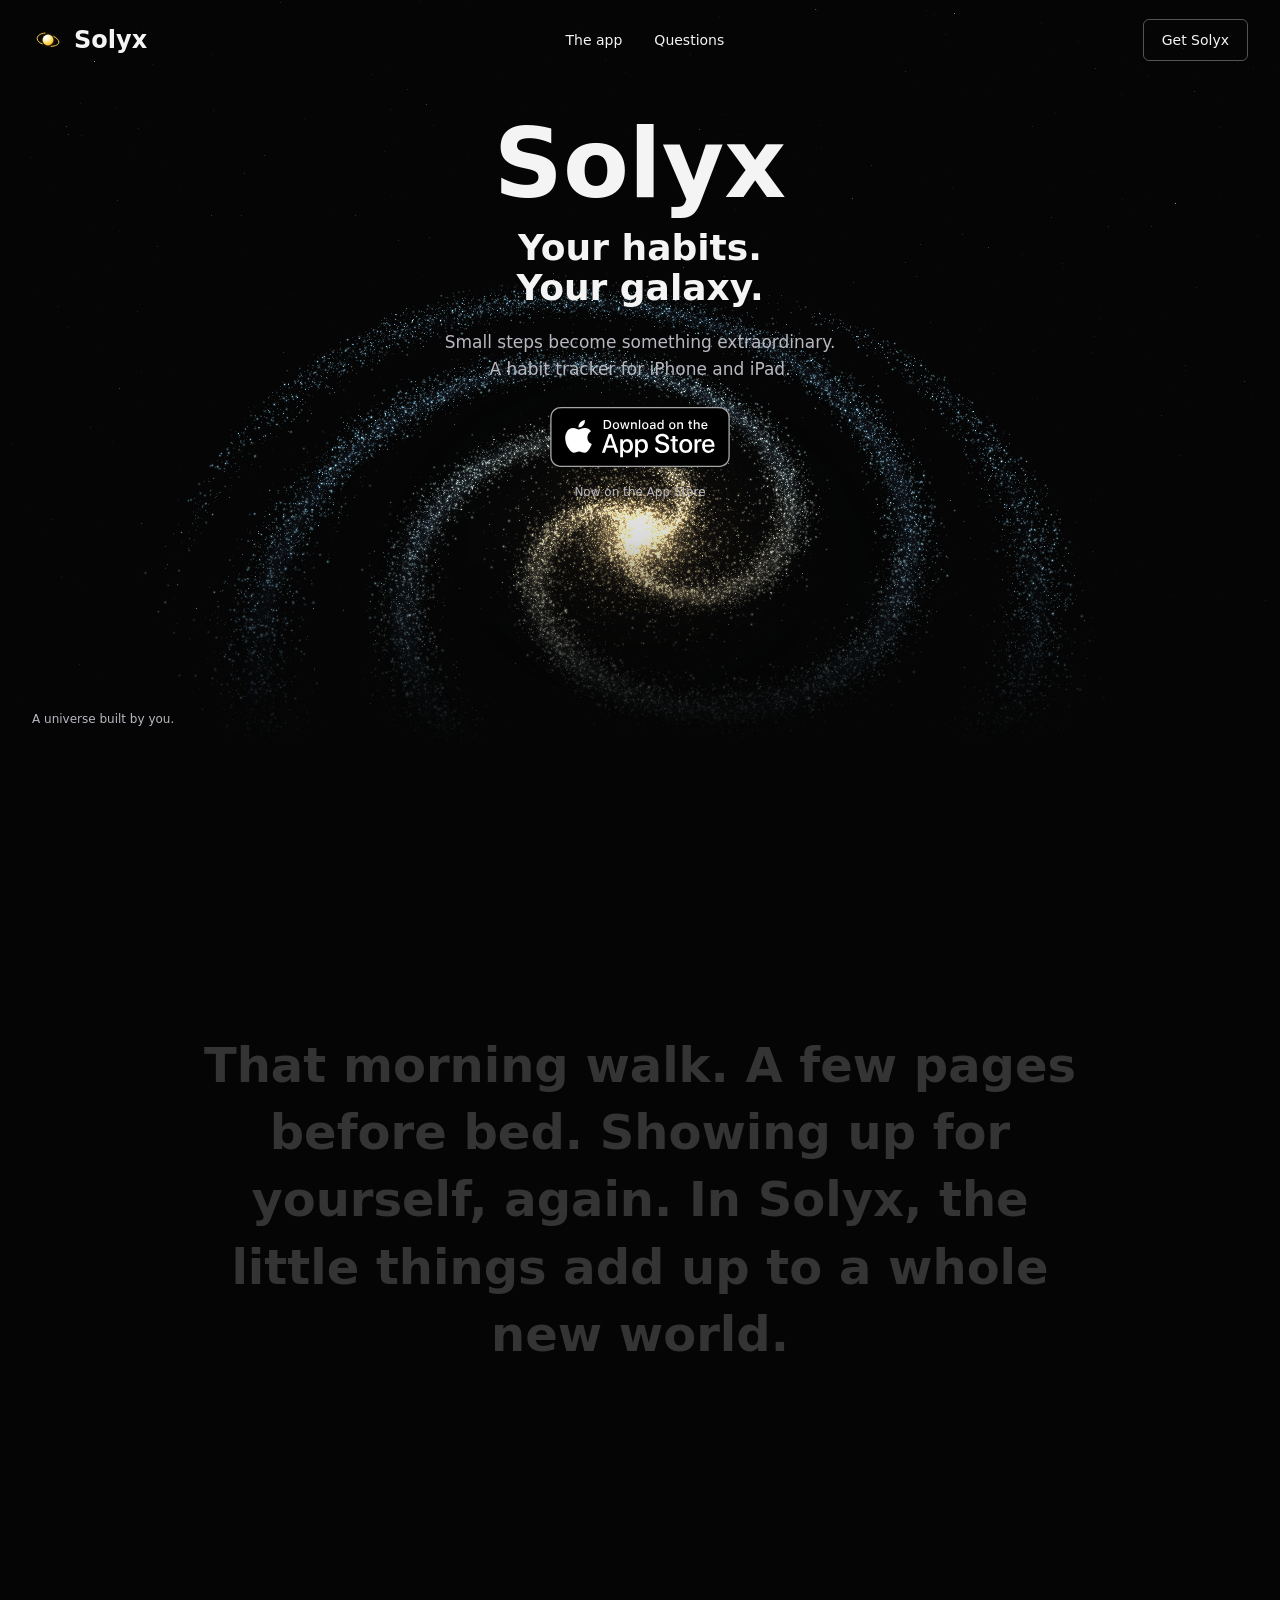
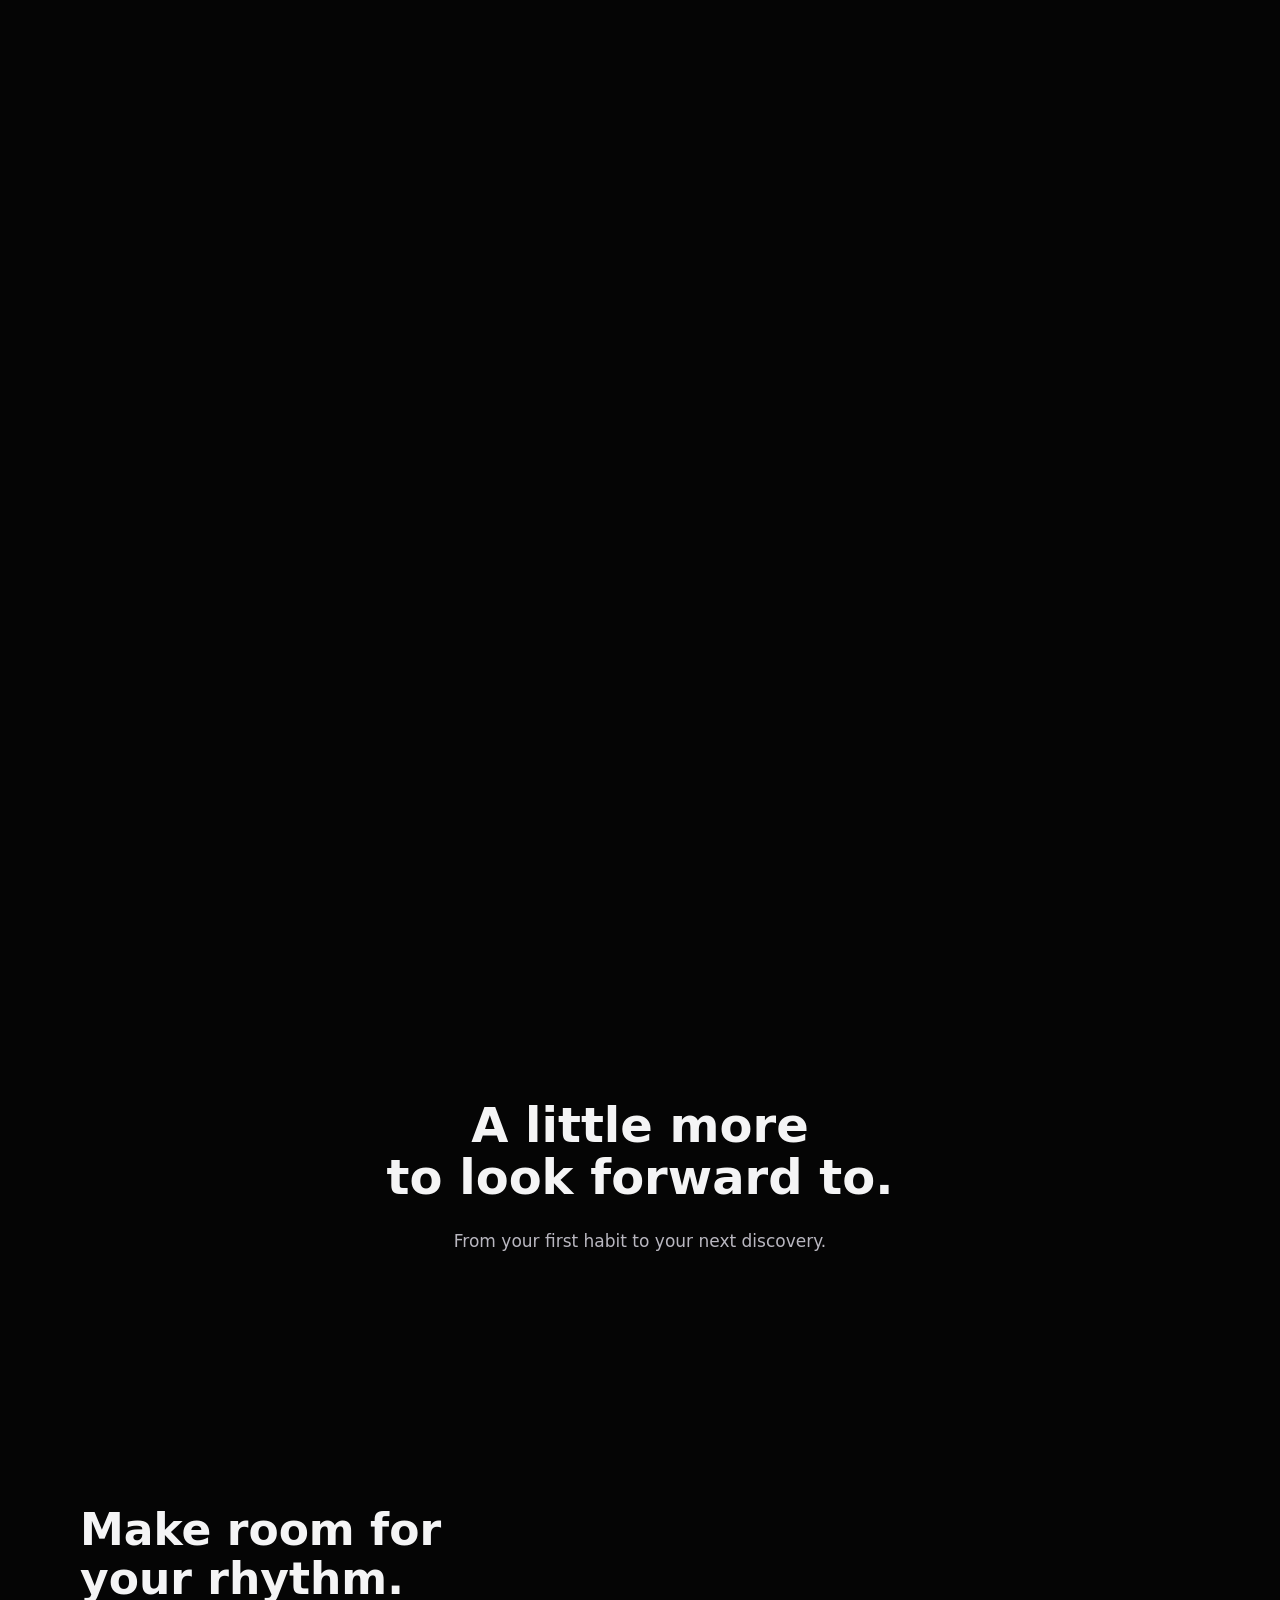
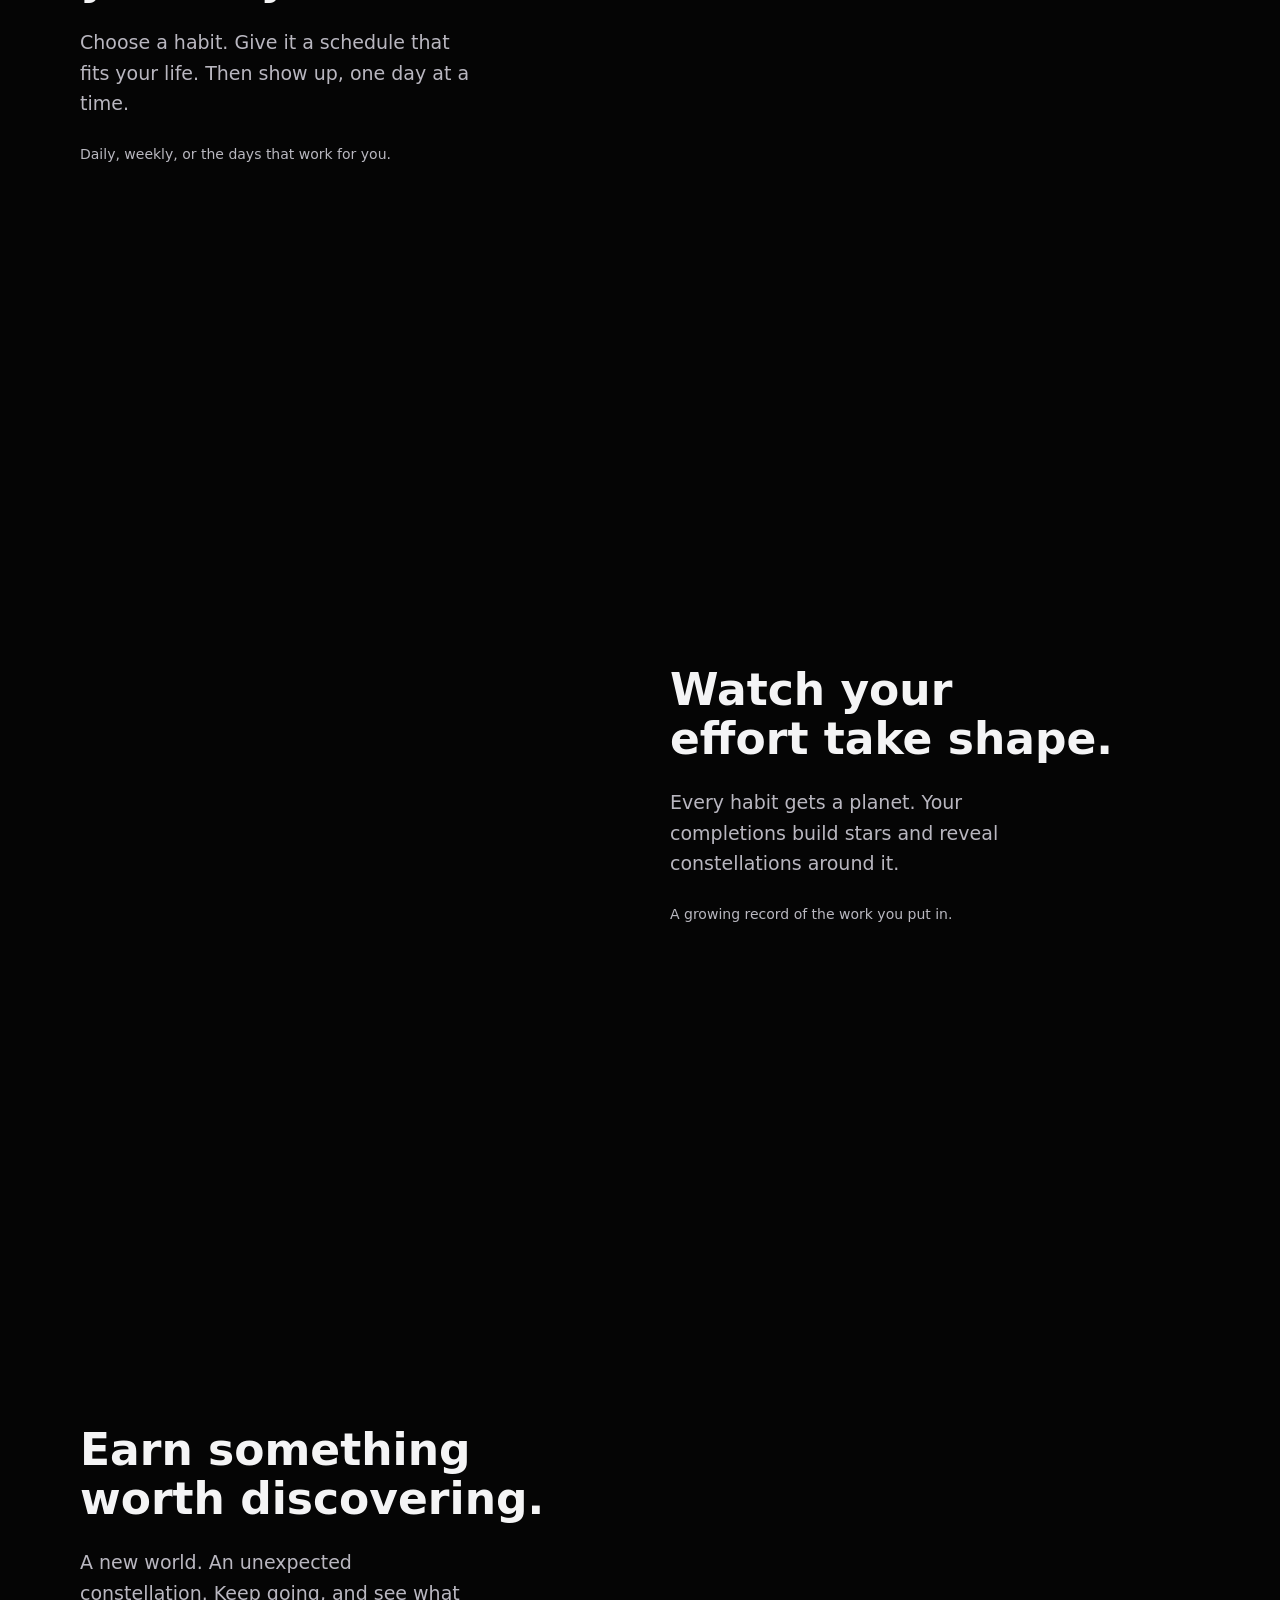
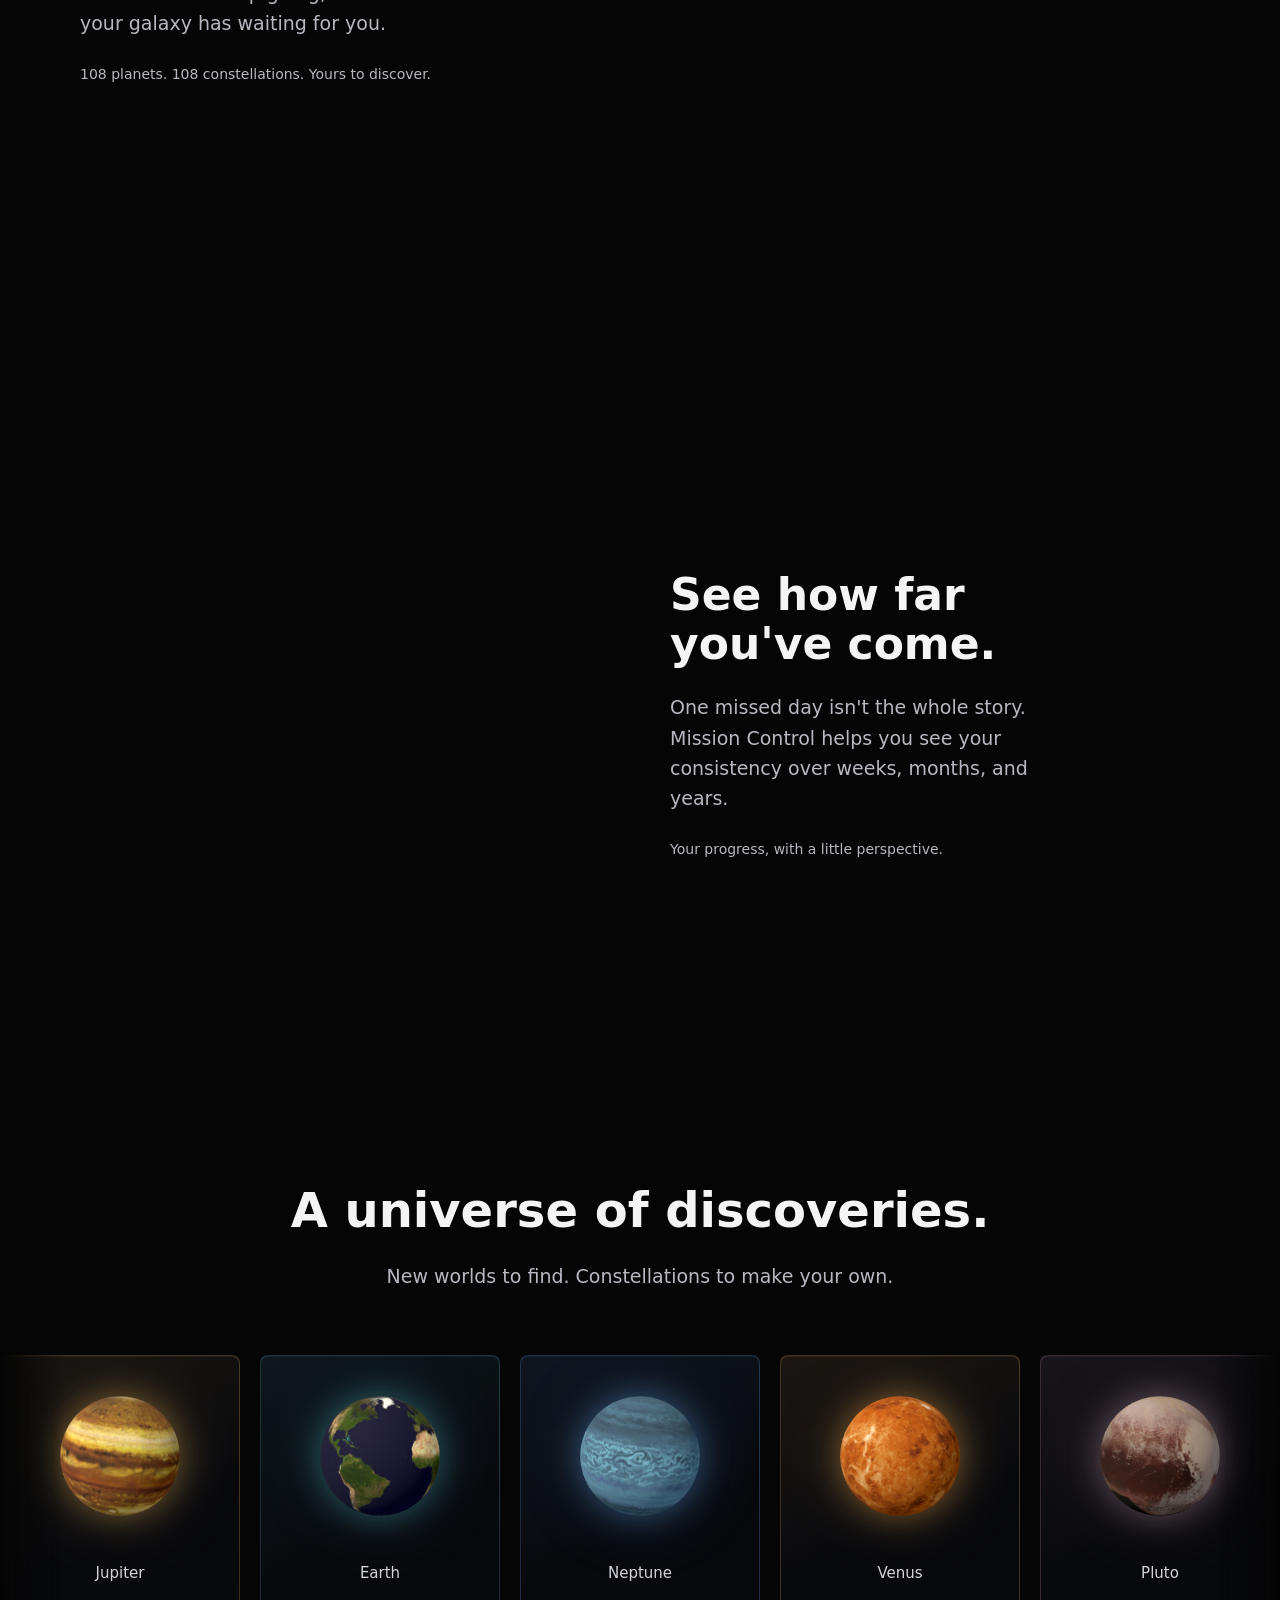
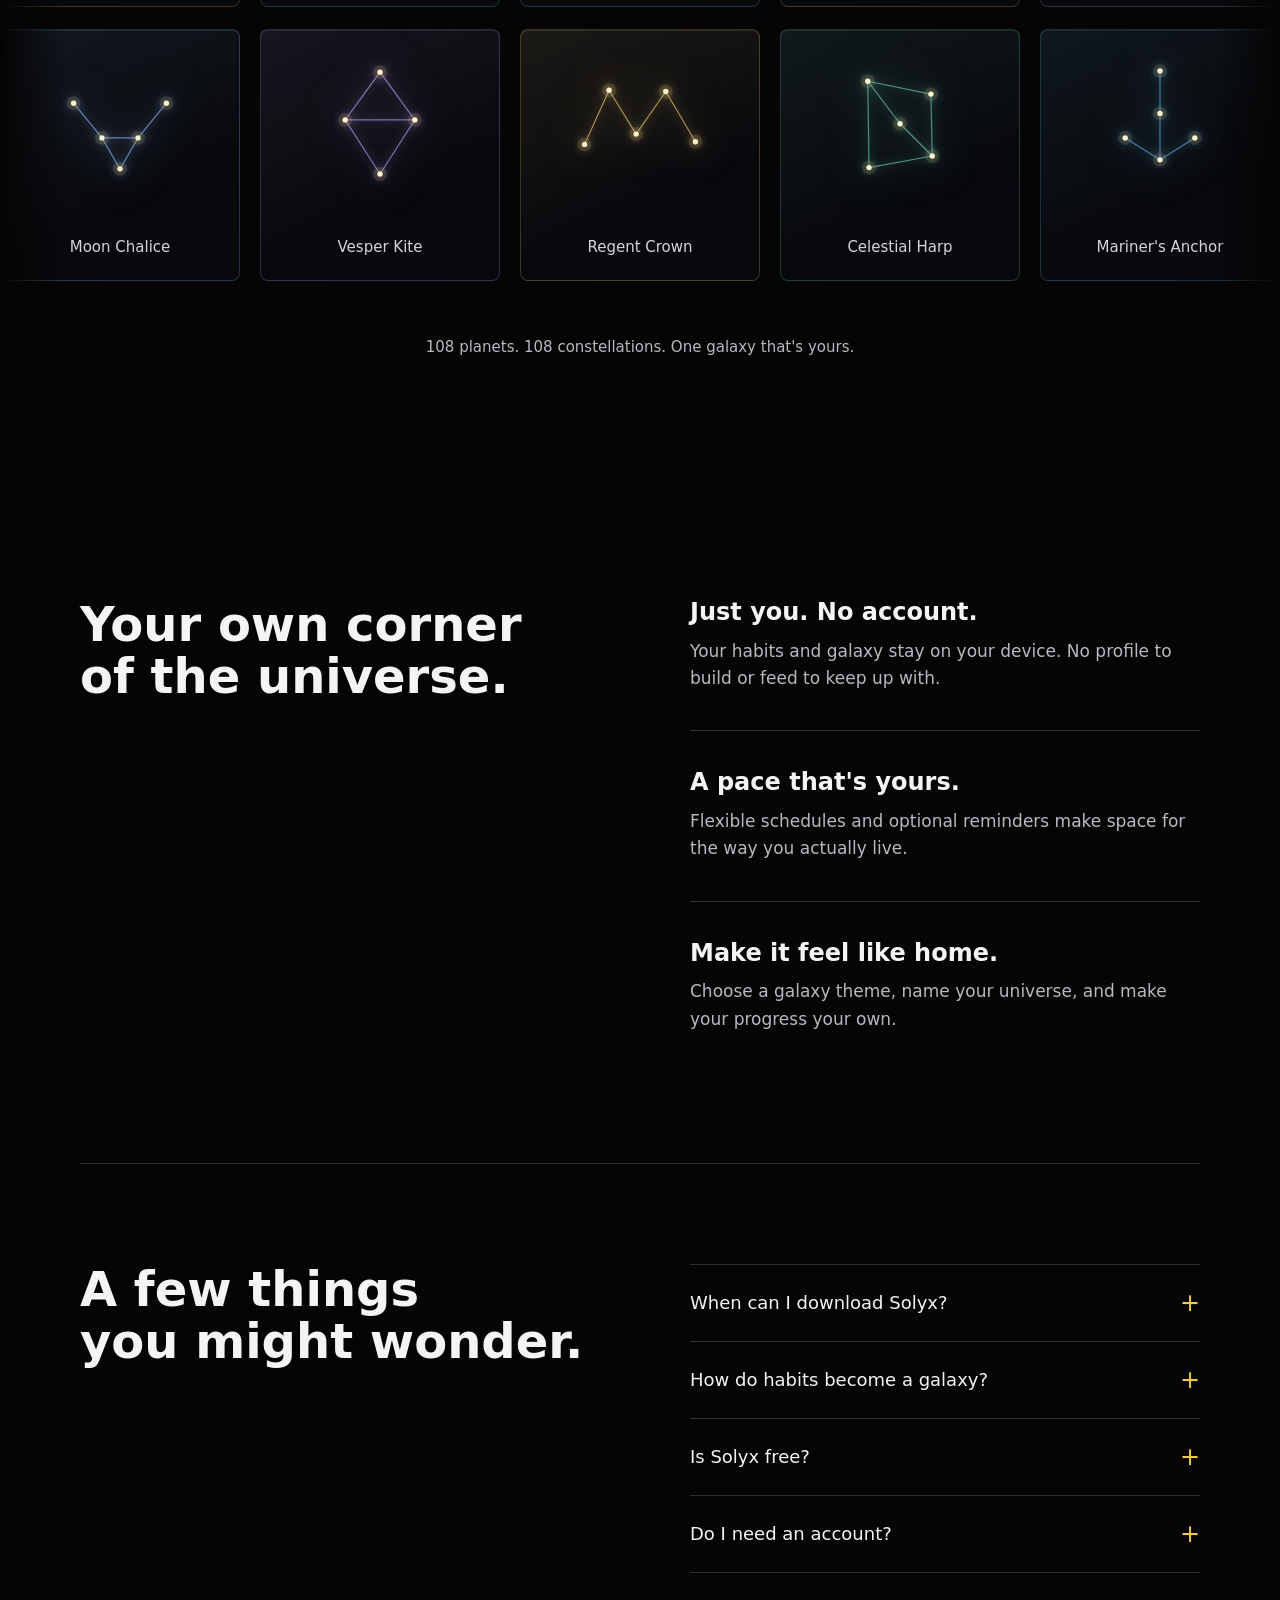
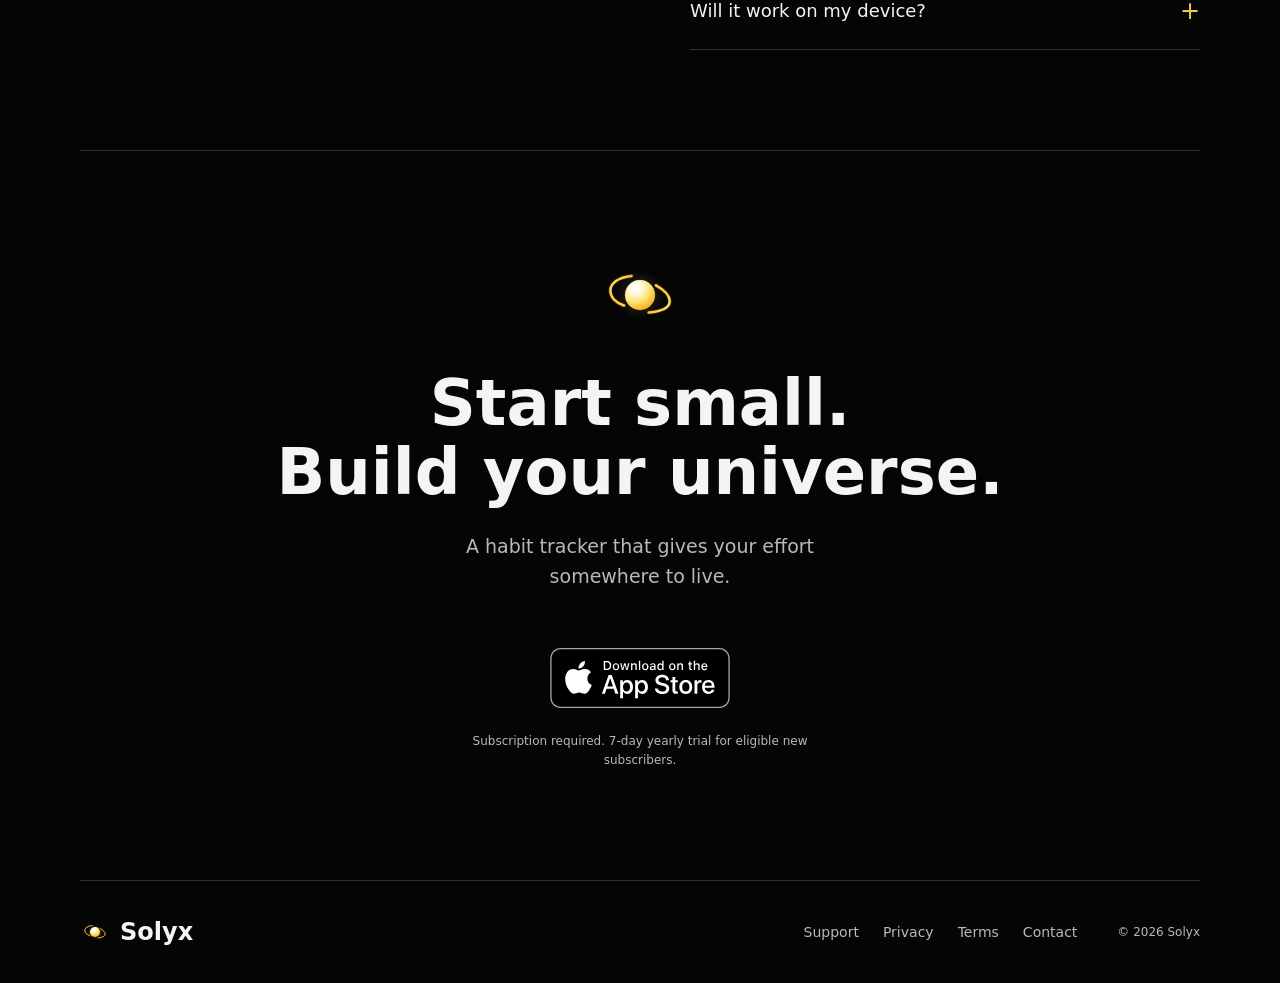
==== commit 3f3e2f5e: "Polish scroll-driven text and blend galaxy hero" ====
--- a/index.html
+++ b/index.html
@@ -76,10 +76,12 @@
         class="scroll-story section-shell"
         aria-label="Small steps, a whole new world"
       >
+        <div class="scroll-story-stage">
         <p data-scroll-words>
           That morning walk. A few pages before bed. Showing up for yourself,
           again. In Solyx, the little things add up to a whole new world.
         </p>
+        </div>
       </section>
       <section class="app-tour" id="inside" aria-labelledby="tour-title">
         <div class="tour-heading section-shell">
--- a/styles.css
+++ b/styles.css
@@ -162,13 +162,14 @@
   position: relative;
   isolation: isolate;
   overflow: hidden;
-  border-bottom: 1px solid var(--line);
 }
 .hero-universe {
   position: absolute;
   inset: 0;
   z-index: -1;
   overflow: hidden;
+  -webkit-mask-image: linear-gradient(to bottom, #000 58%, rgba(0, 0, 0, 0.85) 72%, rgba(0, 0, 0, 0.35) 88%, transparent 100%);
+  mask-image: linear-gradient(to bottom, #000 58%, rgba(0, 0, 0, 0.85) 72%, rgba(0, 0, 0, 0.35) 88%, transparent 100%);
 }
 .galaxy-art {
   position: absolute;
@@ -928,10 +929,16 @@
   transform: scale(0.97);
 }
 .scroll-story {
-  min-height: 85svh;
-  display: flex;
-  align-items: center;
-  padding-block: 130px;
+  min-height: 210svh;
+  padding-block: 0;
+}
+.scroll-story-stage {
+  position: sticky;
+  top: 0;
+  min-height: 100svh;
+  display: flex;
+  align-items: center;
+  padding-block: 96px;
 }
 .scroll-story p {
   font-size: 48px;
@@ -943,7 +950,7 @@
   text-wrap: pretty;
 }
 .scroll-story span {
-  transition: color 100ms linear;
+  transition: none;
 }
 .app-tour {
   background: var(--bg, #050505);
@@ -1106,8 +1113,8 @@
 }
 @media (max-width: 700px) {
   .scroll-story {
-    min-height: 75svh;
-    padding-block: 88px;
+    min-height: 210svh;
+    padding-block: 0;
   }
   .scroll-story p {
     font-size: 30px;
@@ -1160,6 +1167,8 @@
   }
 }
 @media (prefers-reduced-motion: reduce) {
+  .scroll-story { min-height: 75svh; }
+  .scroll-story-stage { position: static; min-height: 75svh; }
   .scroll-story span {
     color: var(--text) !important;
   }
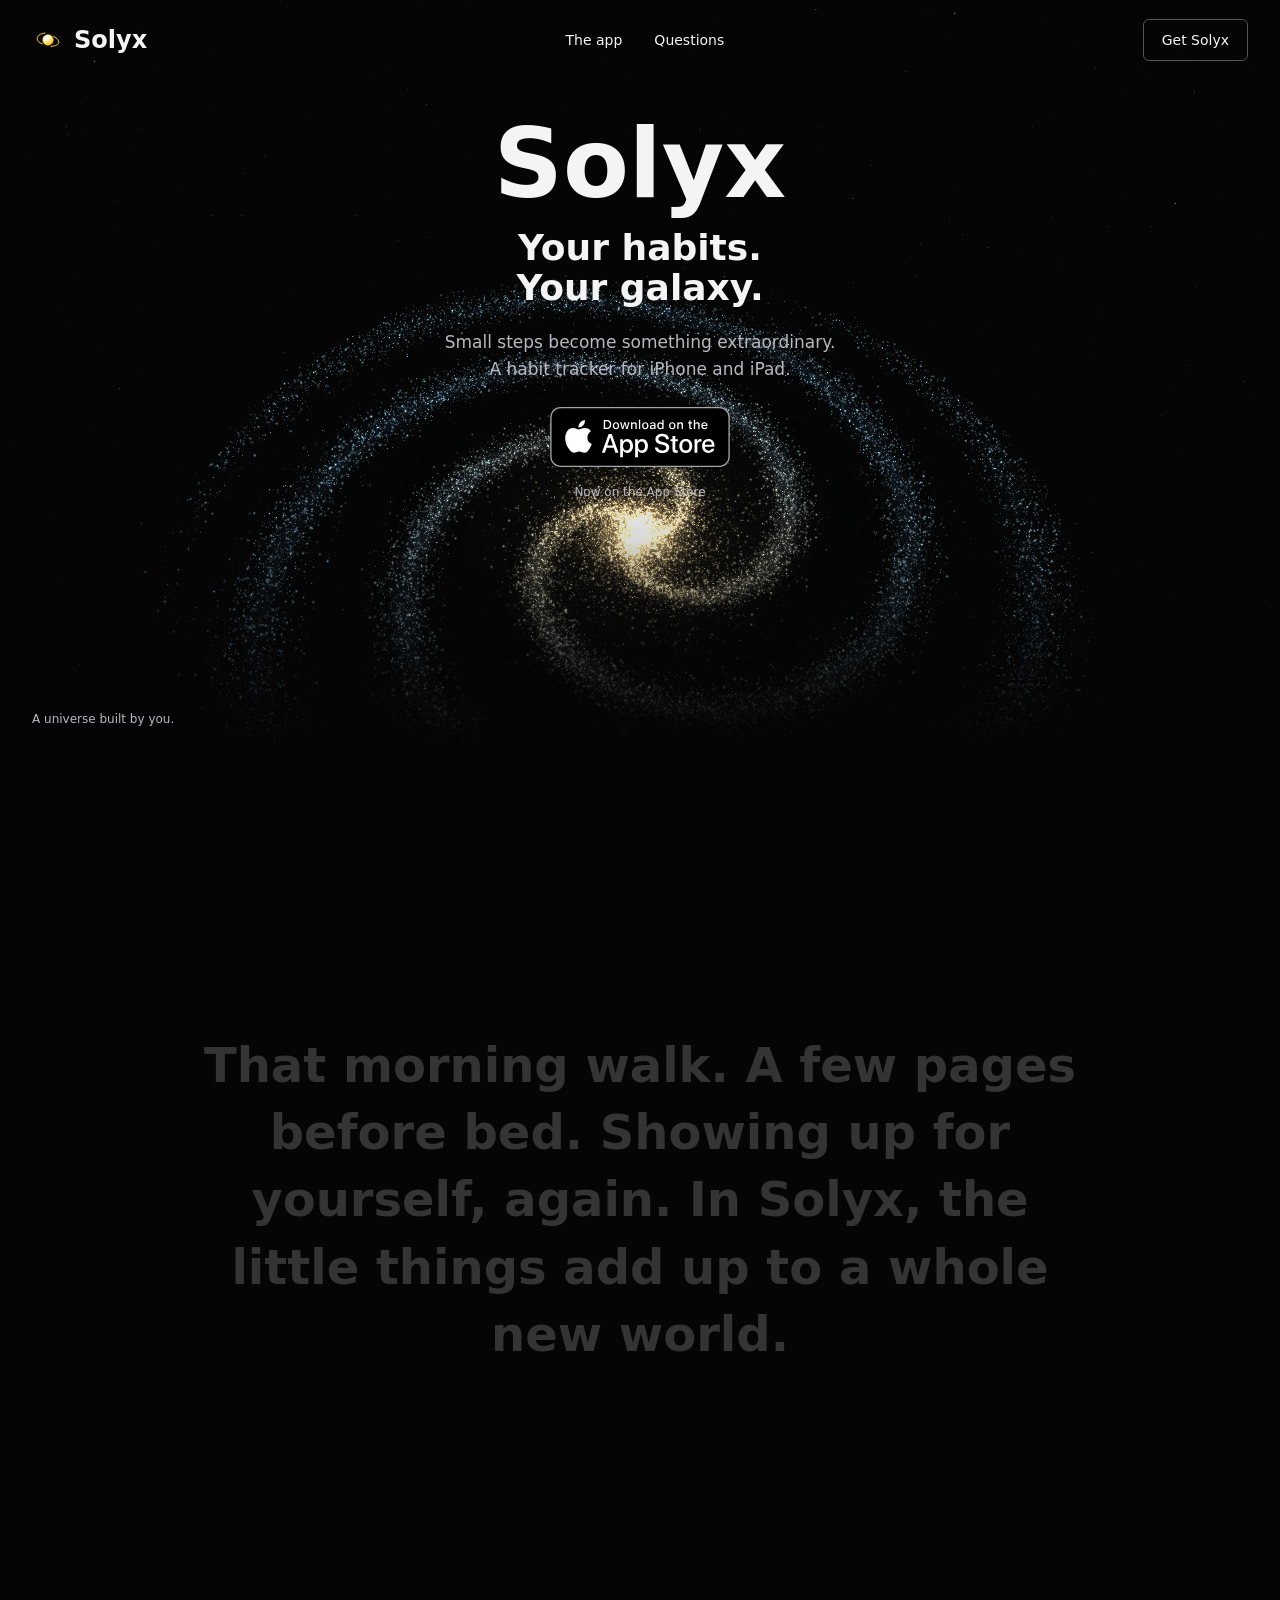
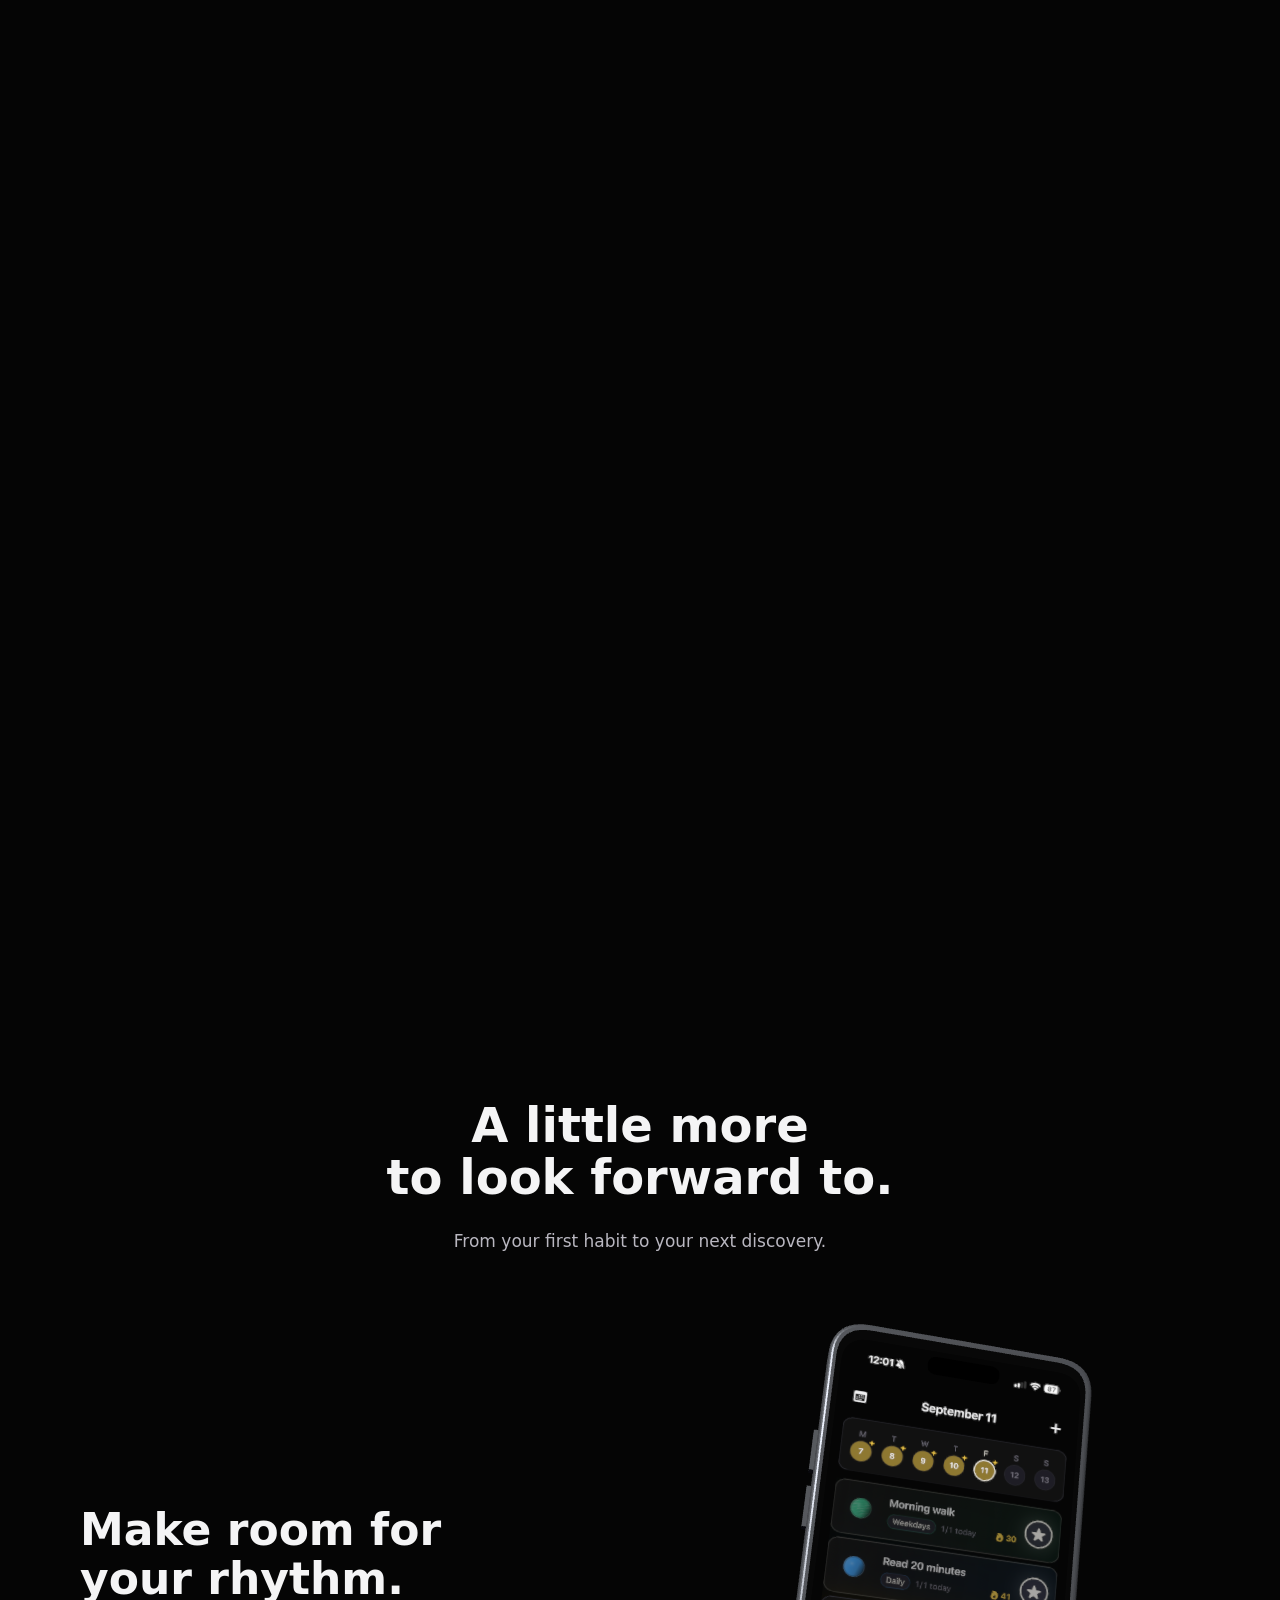
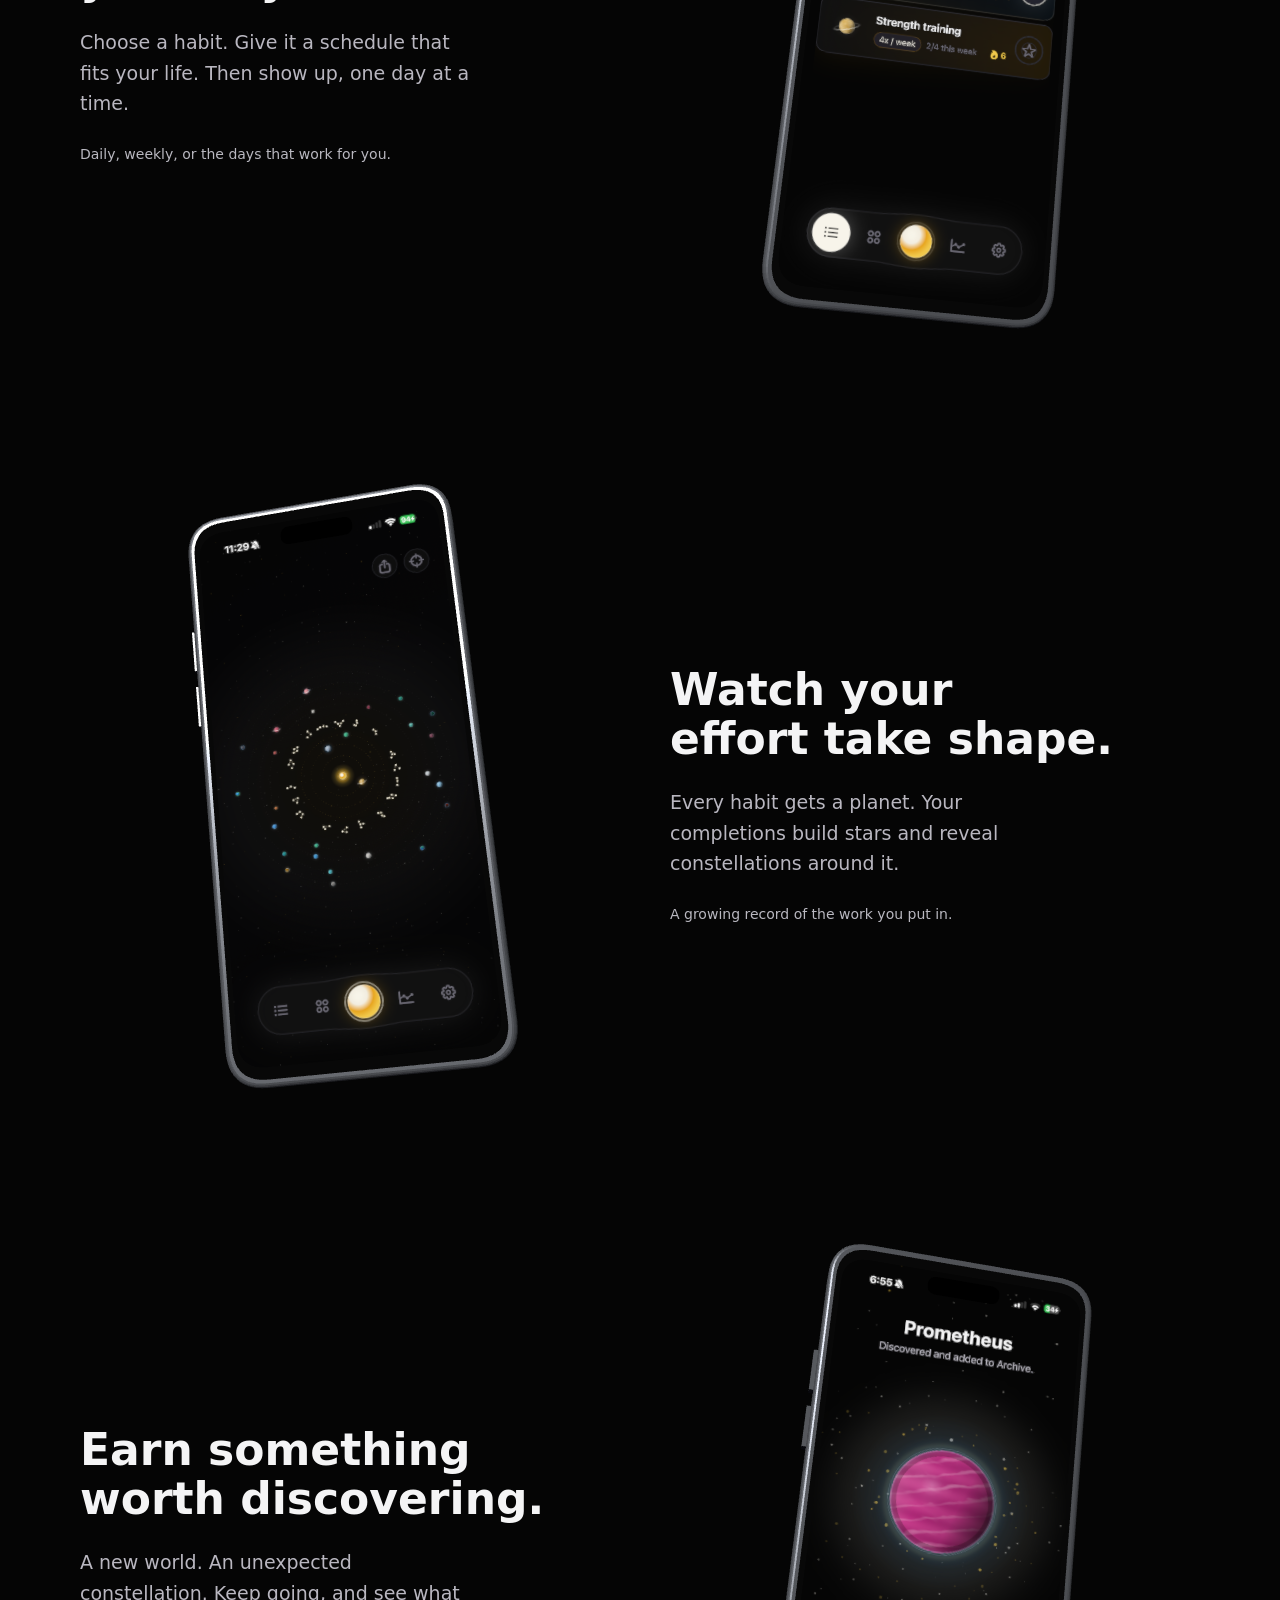
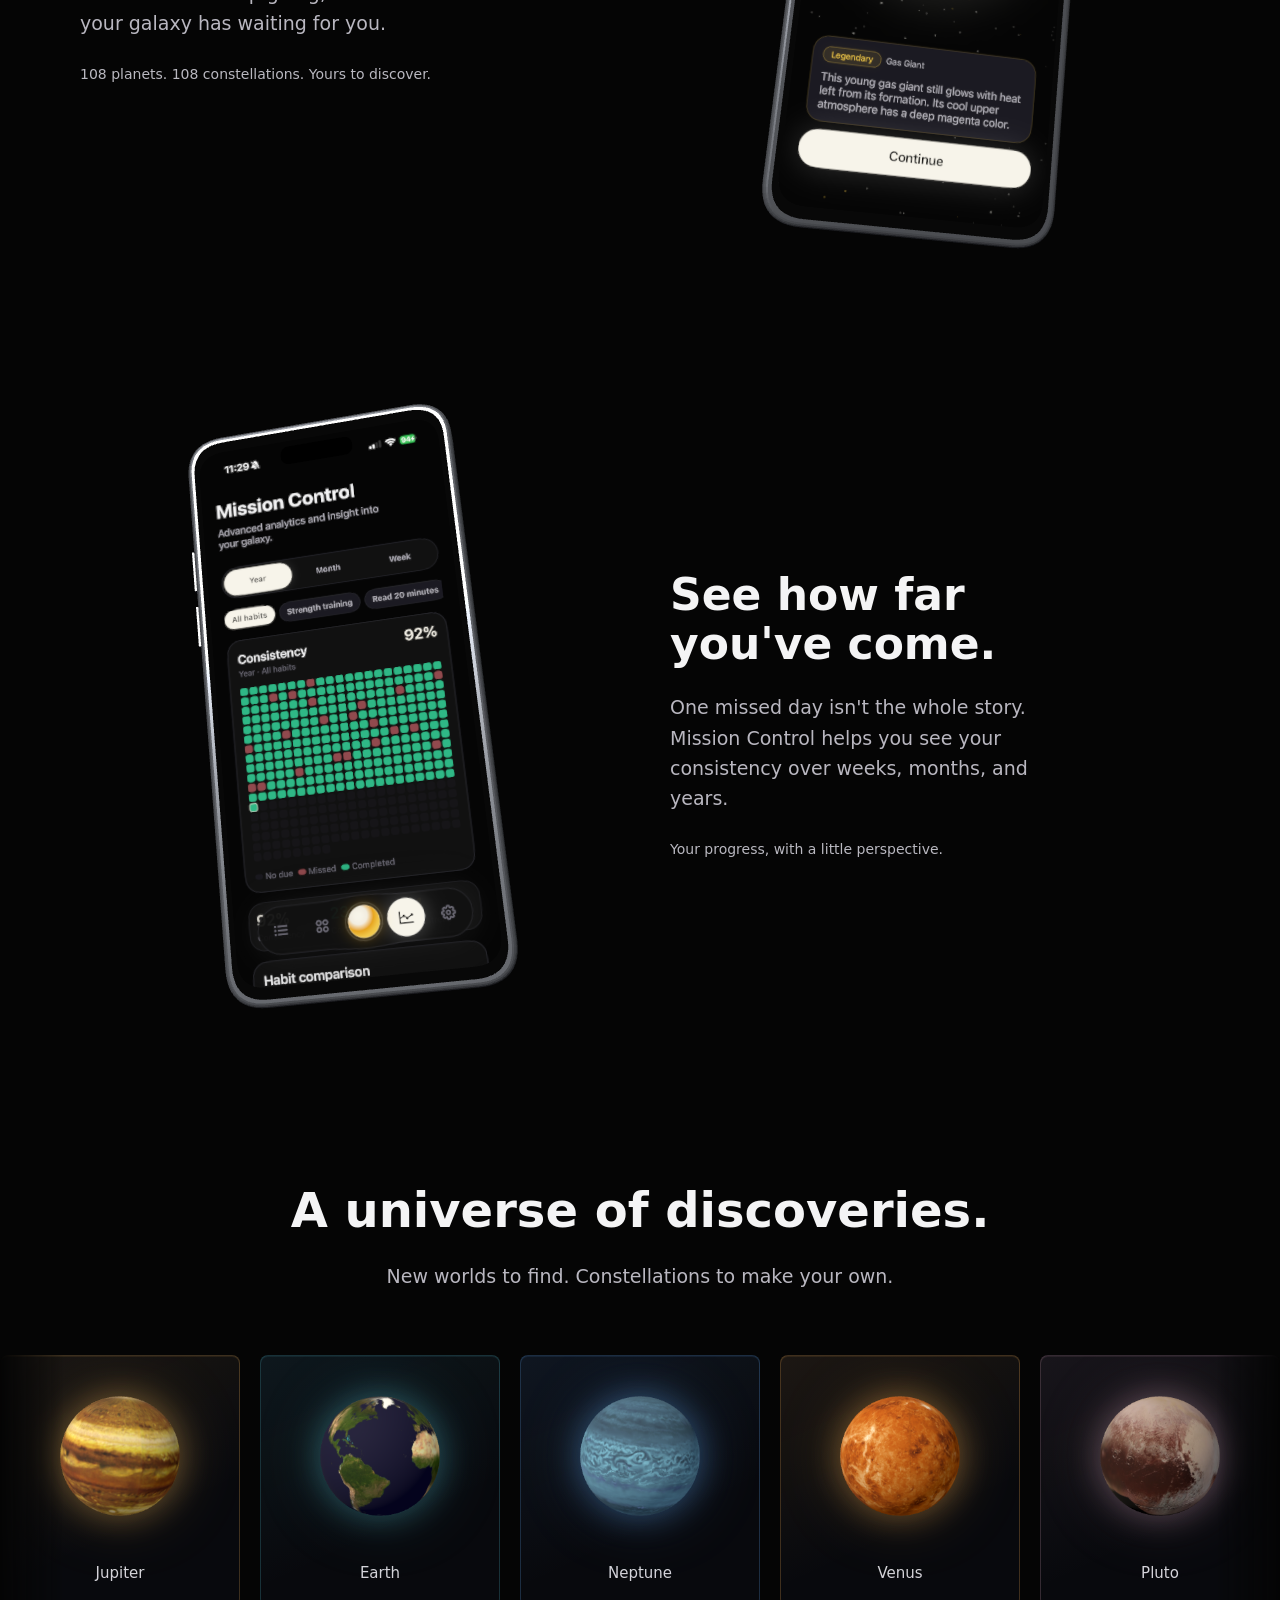
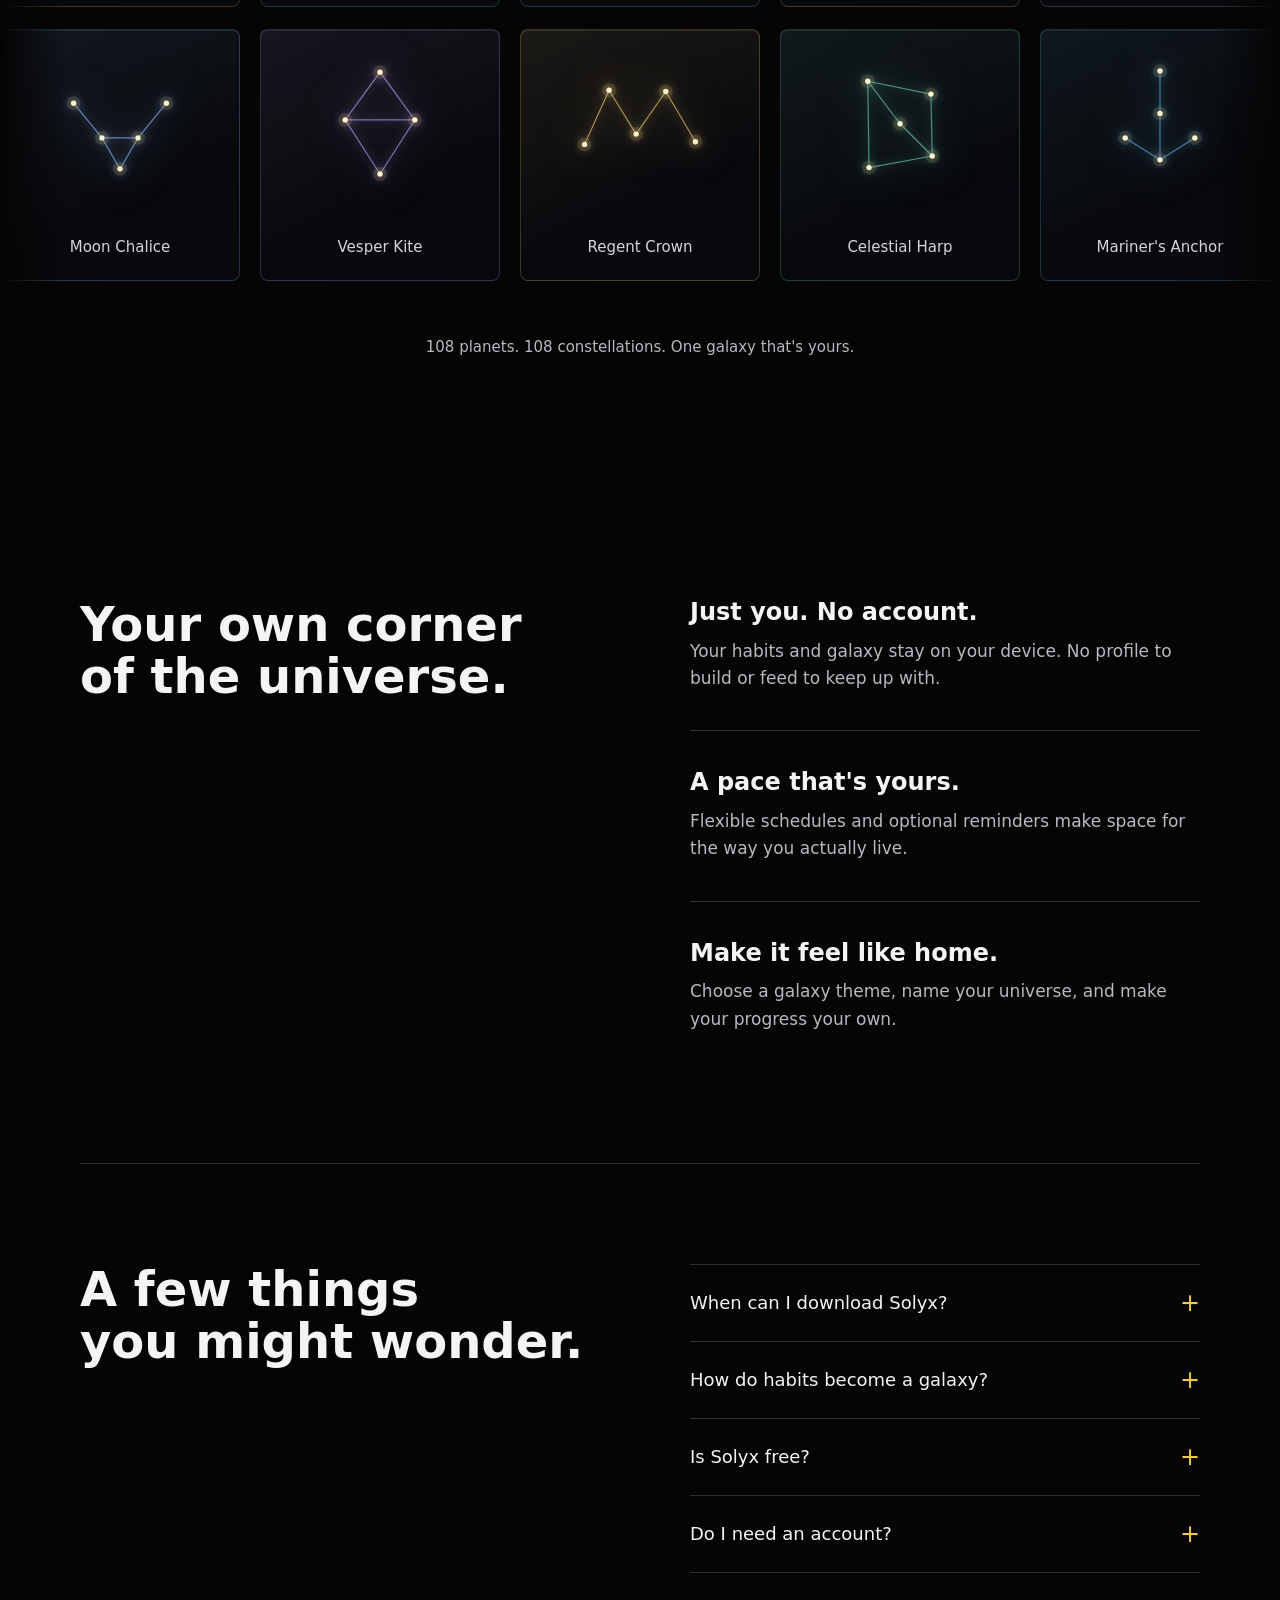
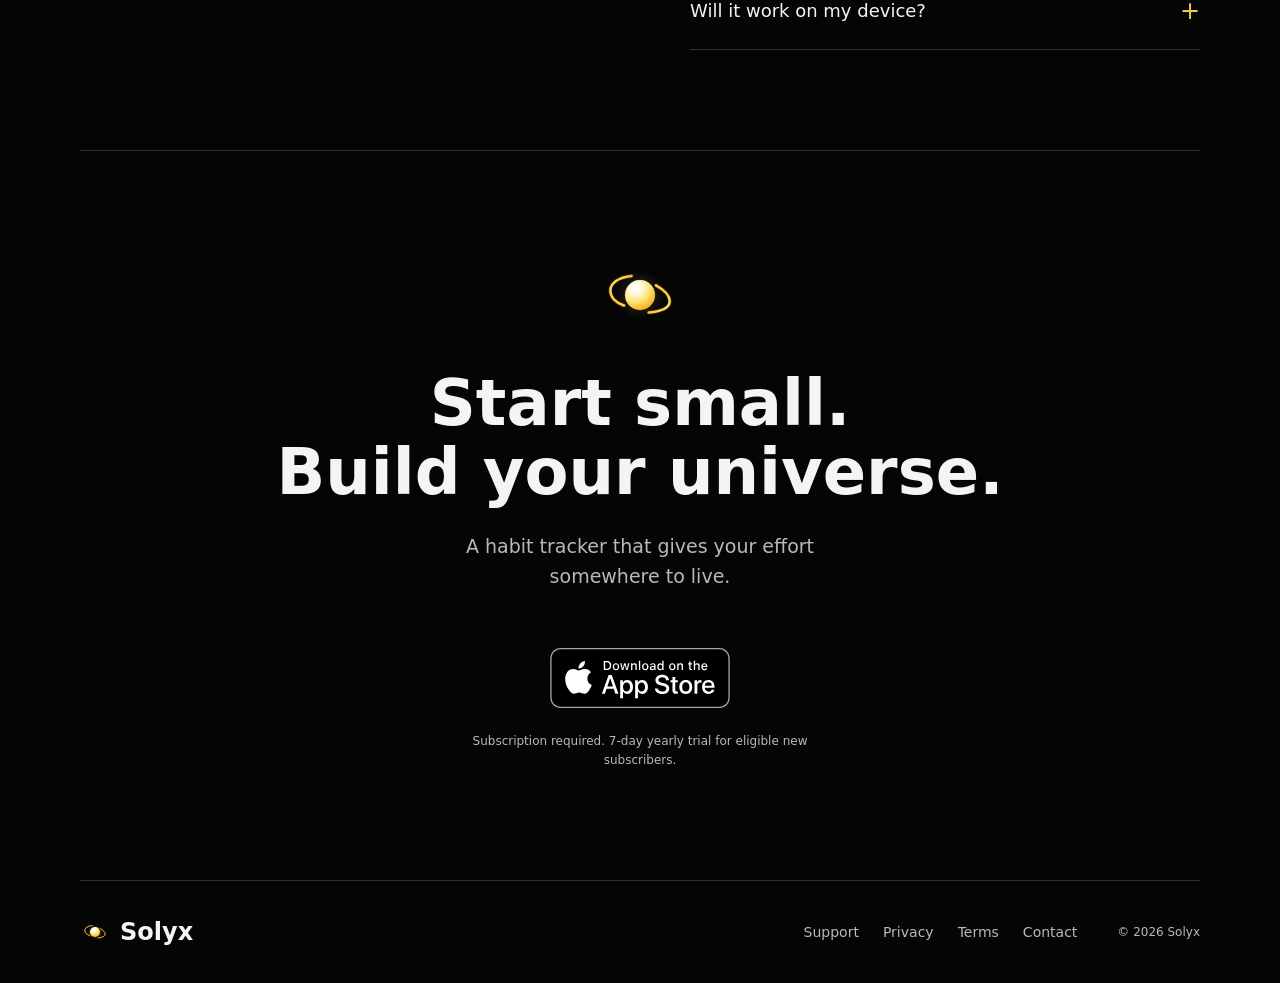
==== commit 63a2d440: "Add search discovery files and update Solyx page title" ====
--- a/index.html
+++ b/index.html
@@ -8,7 +8,7 @@
       name="description"
       content="Solyx is a habit tracker for iPhone and iPad. Build your habits, discover planets, and watch your own galaxy grow."
     />
-    <meta property="og:title" content="Solyx | Your habits. Your galaxy." />
+    <meta property="og:title" content="Solyx - Your Habits, Your Galaxy" />
     <meta
       property="og:description"
       content="Small steps become something extraordinary. A habit tracker for iPhone and iPad."
@@ -23,7 +23,7 @@
     <meta property="og:image:height" content="1024" />
     <meta property="og:image:alt" content="Solyx's golden sun and orbit app icon" />
     <meta name="twitter:card" content="summary" />
-    <title>Solyx | Your habits. Your galaxy.</title>
+    <title>Solyx - Your Habits, Your Galaxy</title>
     <link rel="canonical" href="https://solyxapp.com/" />
     <link rel="icon" href="./assets/solyx-app-icon.svg" type="image/svg+xml" />
     <link rel="icon" href="./assets/favicon-32.png" type="image/png" sizes="32x32" />
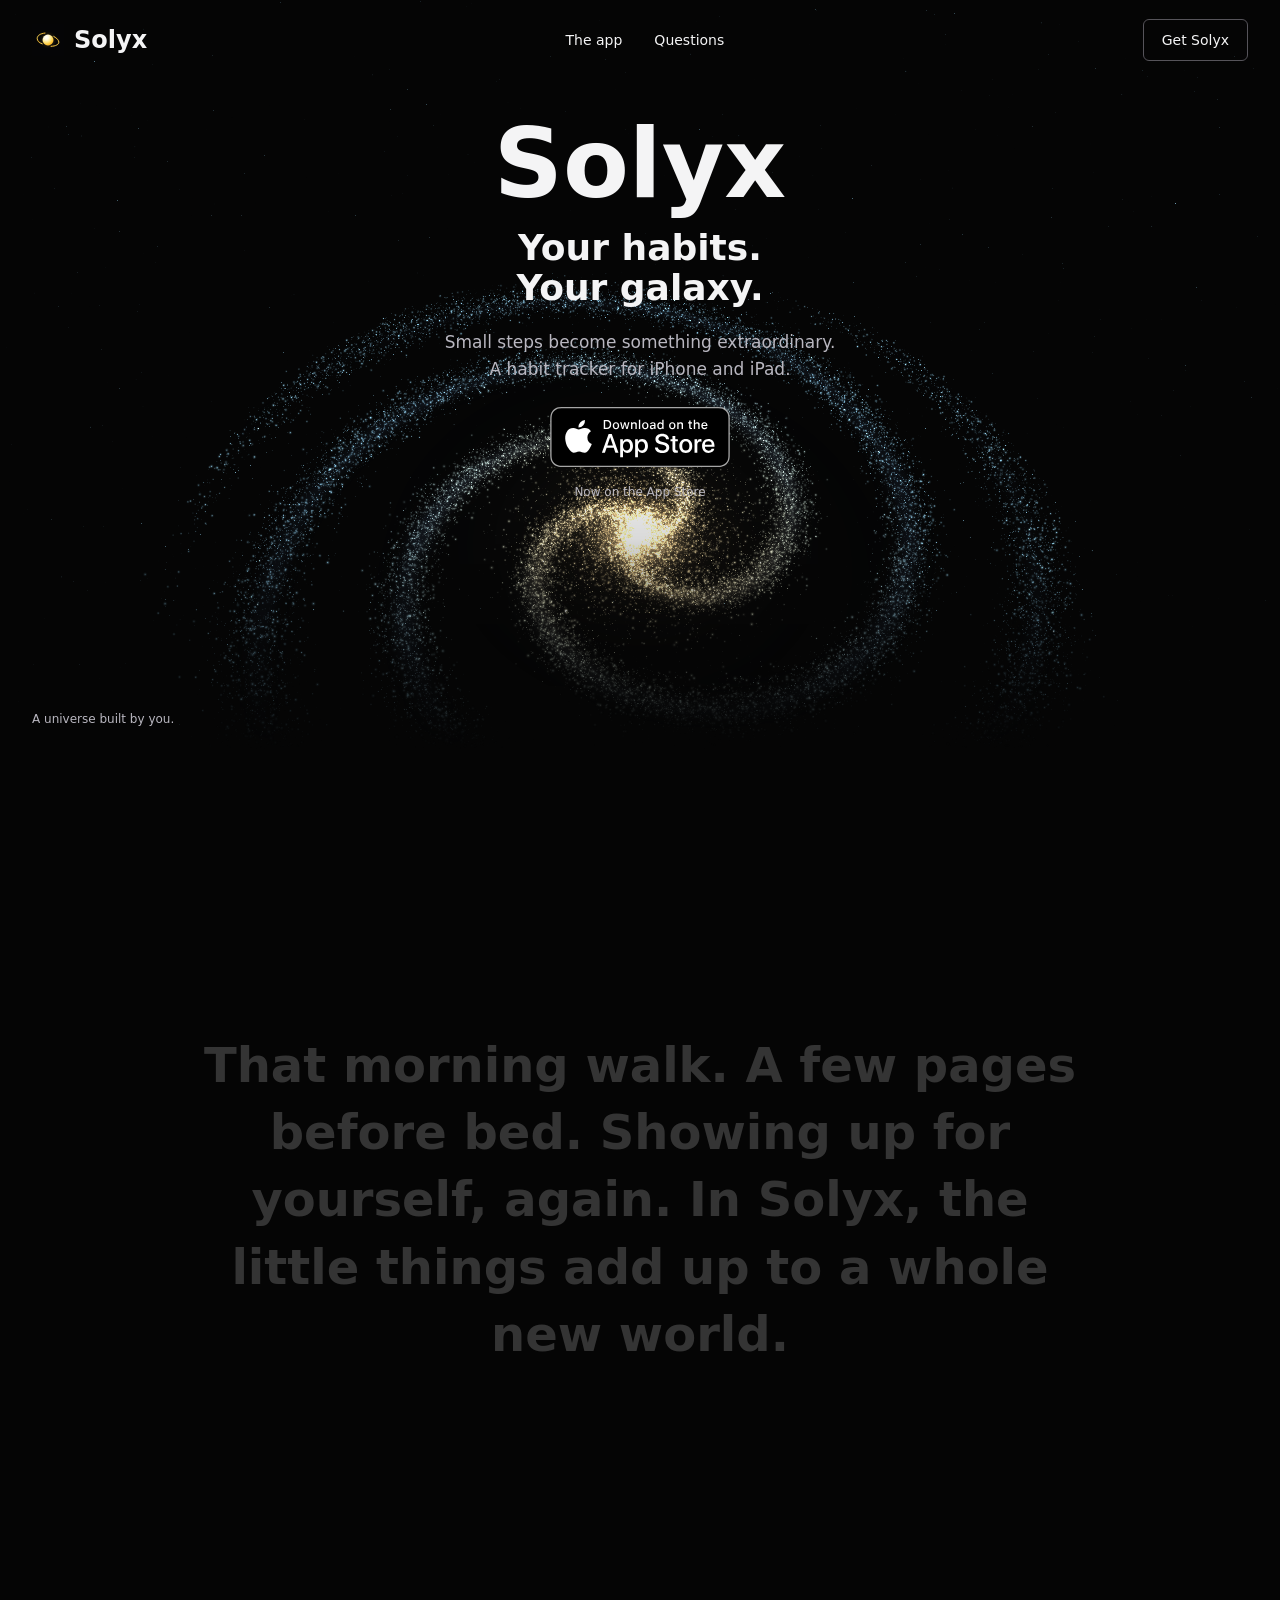
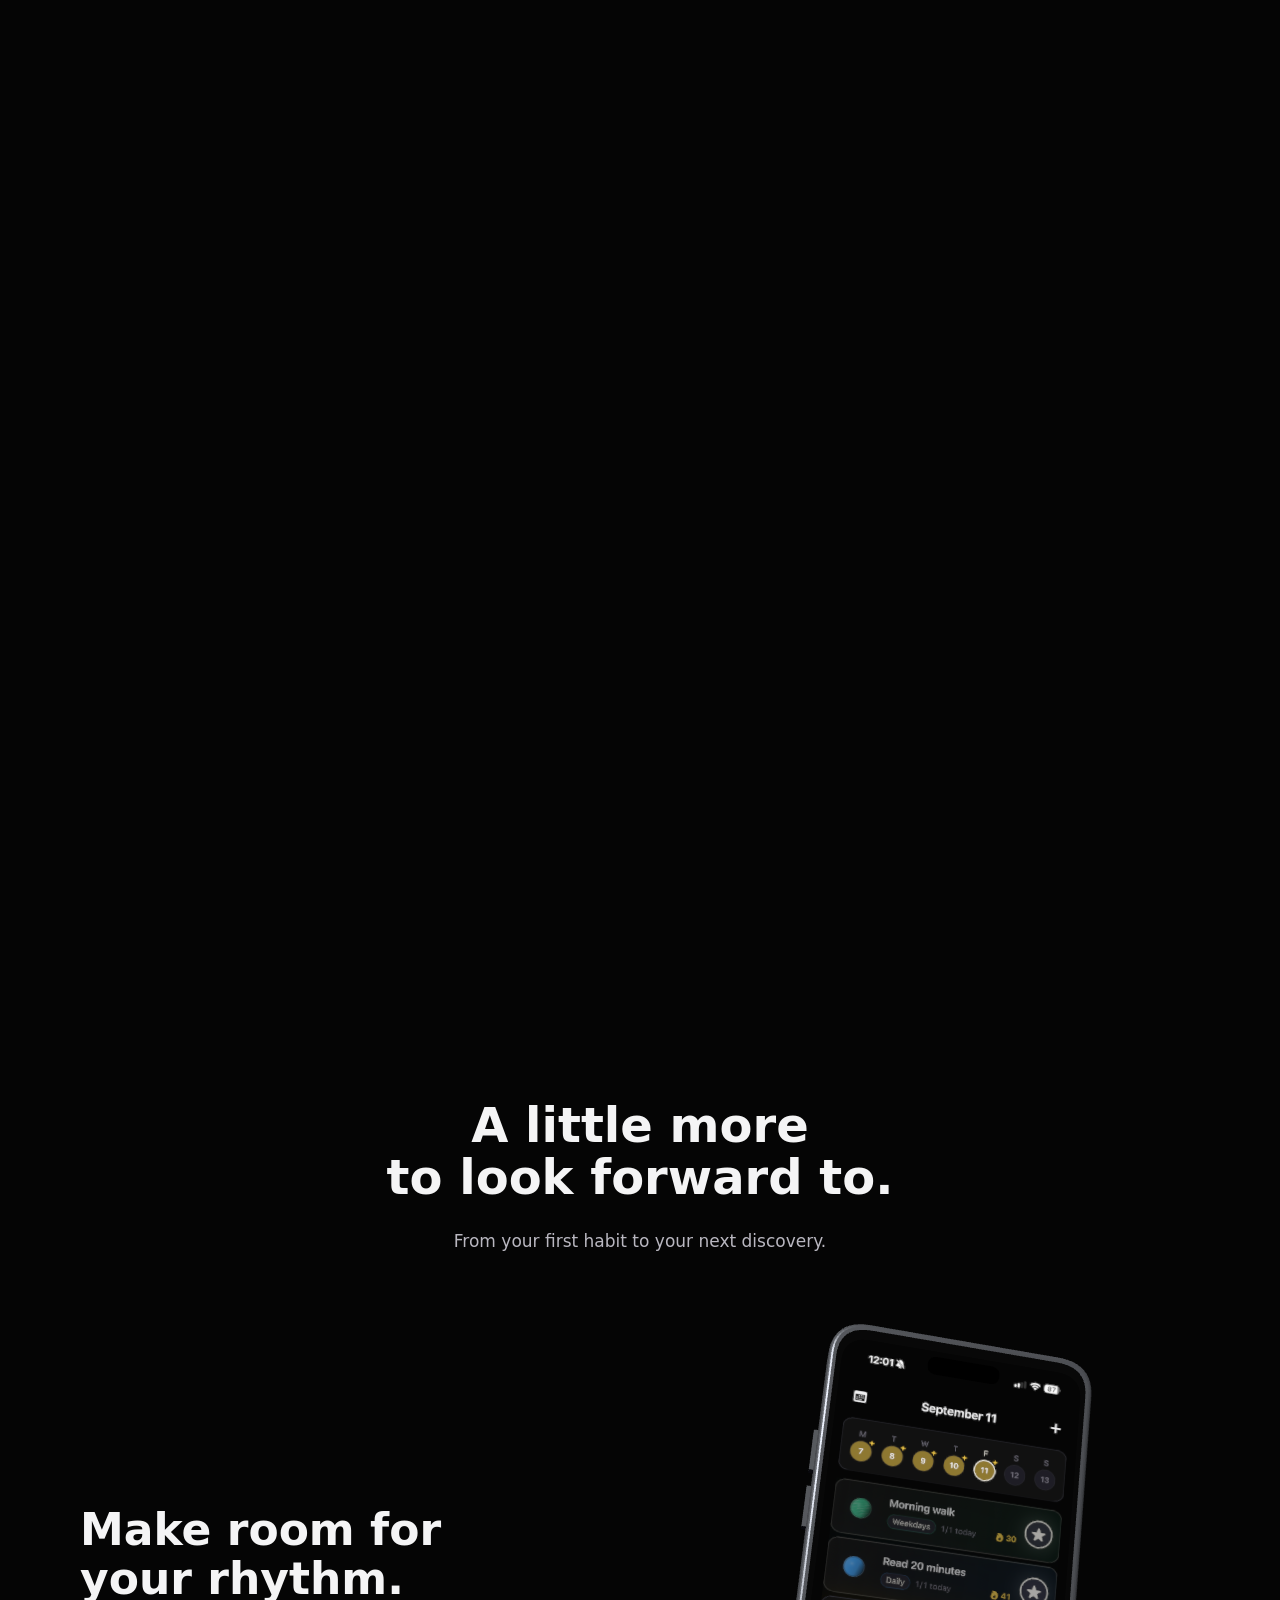
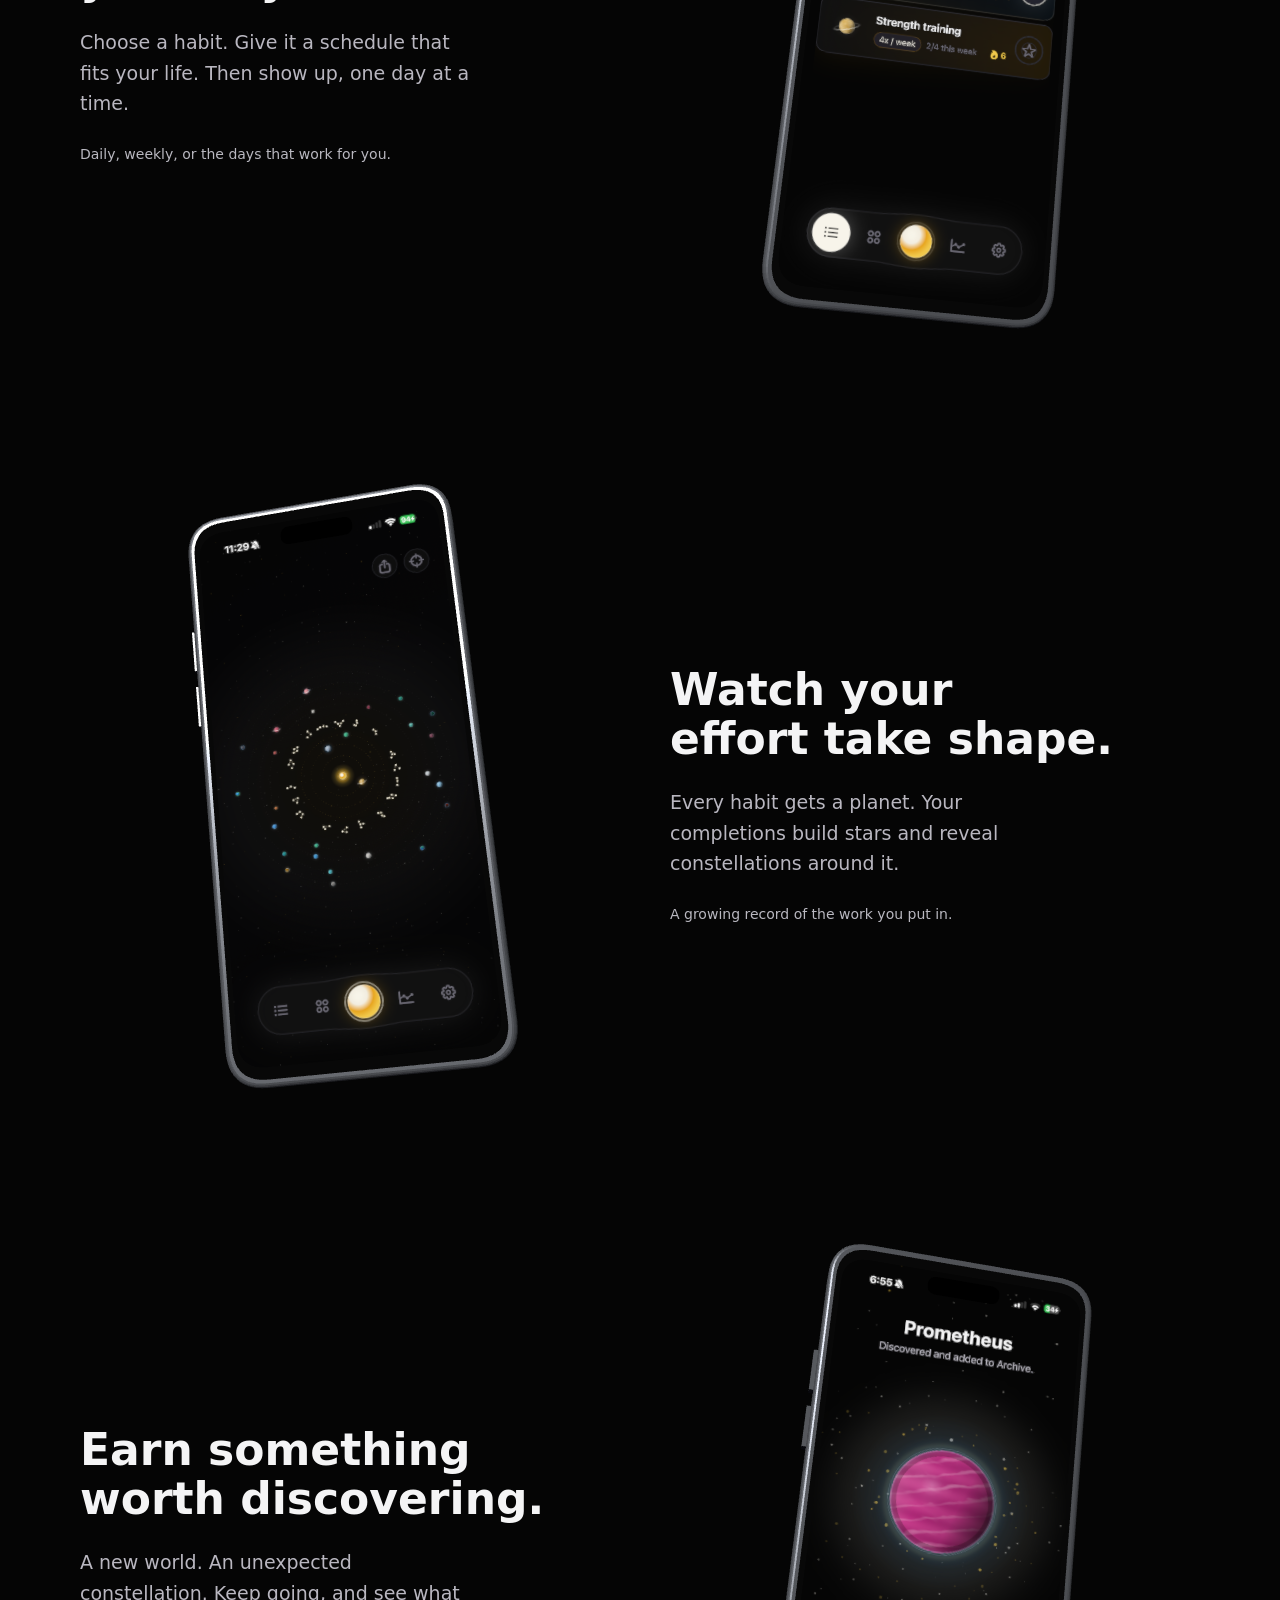
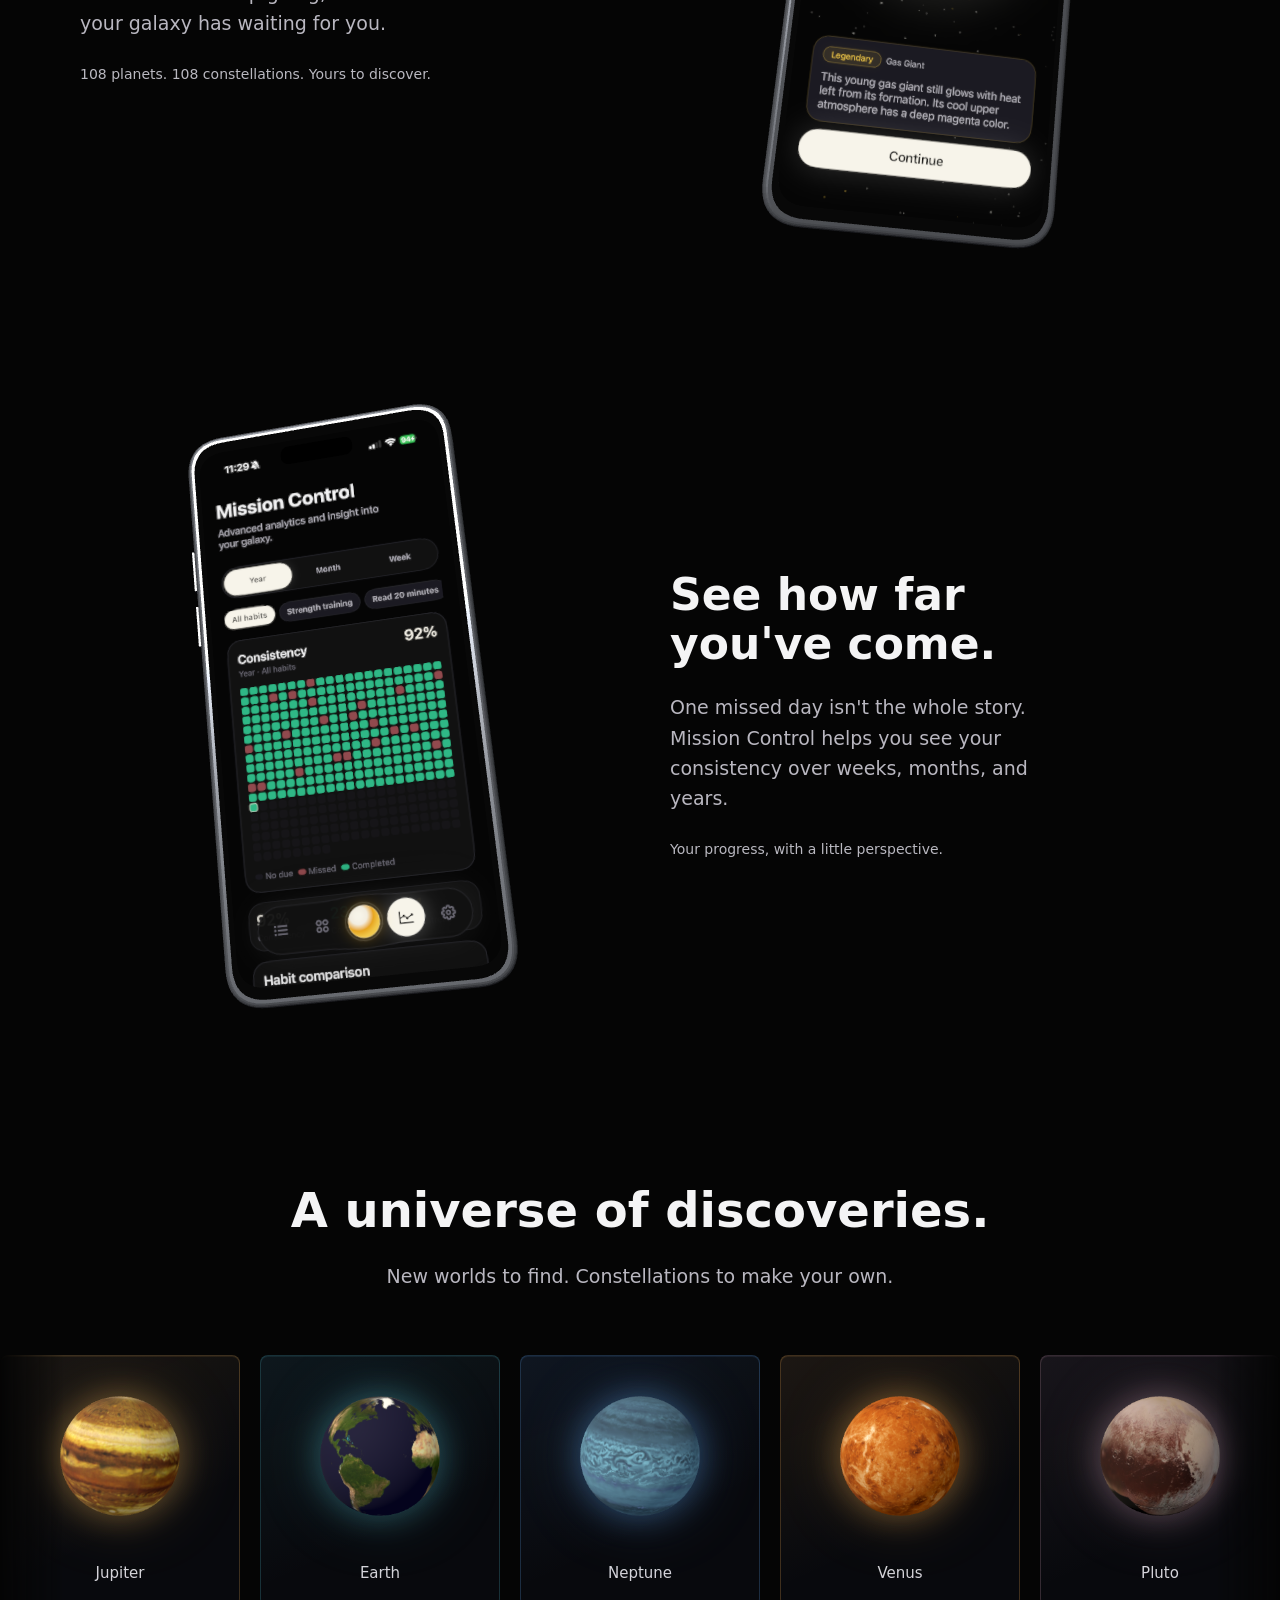
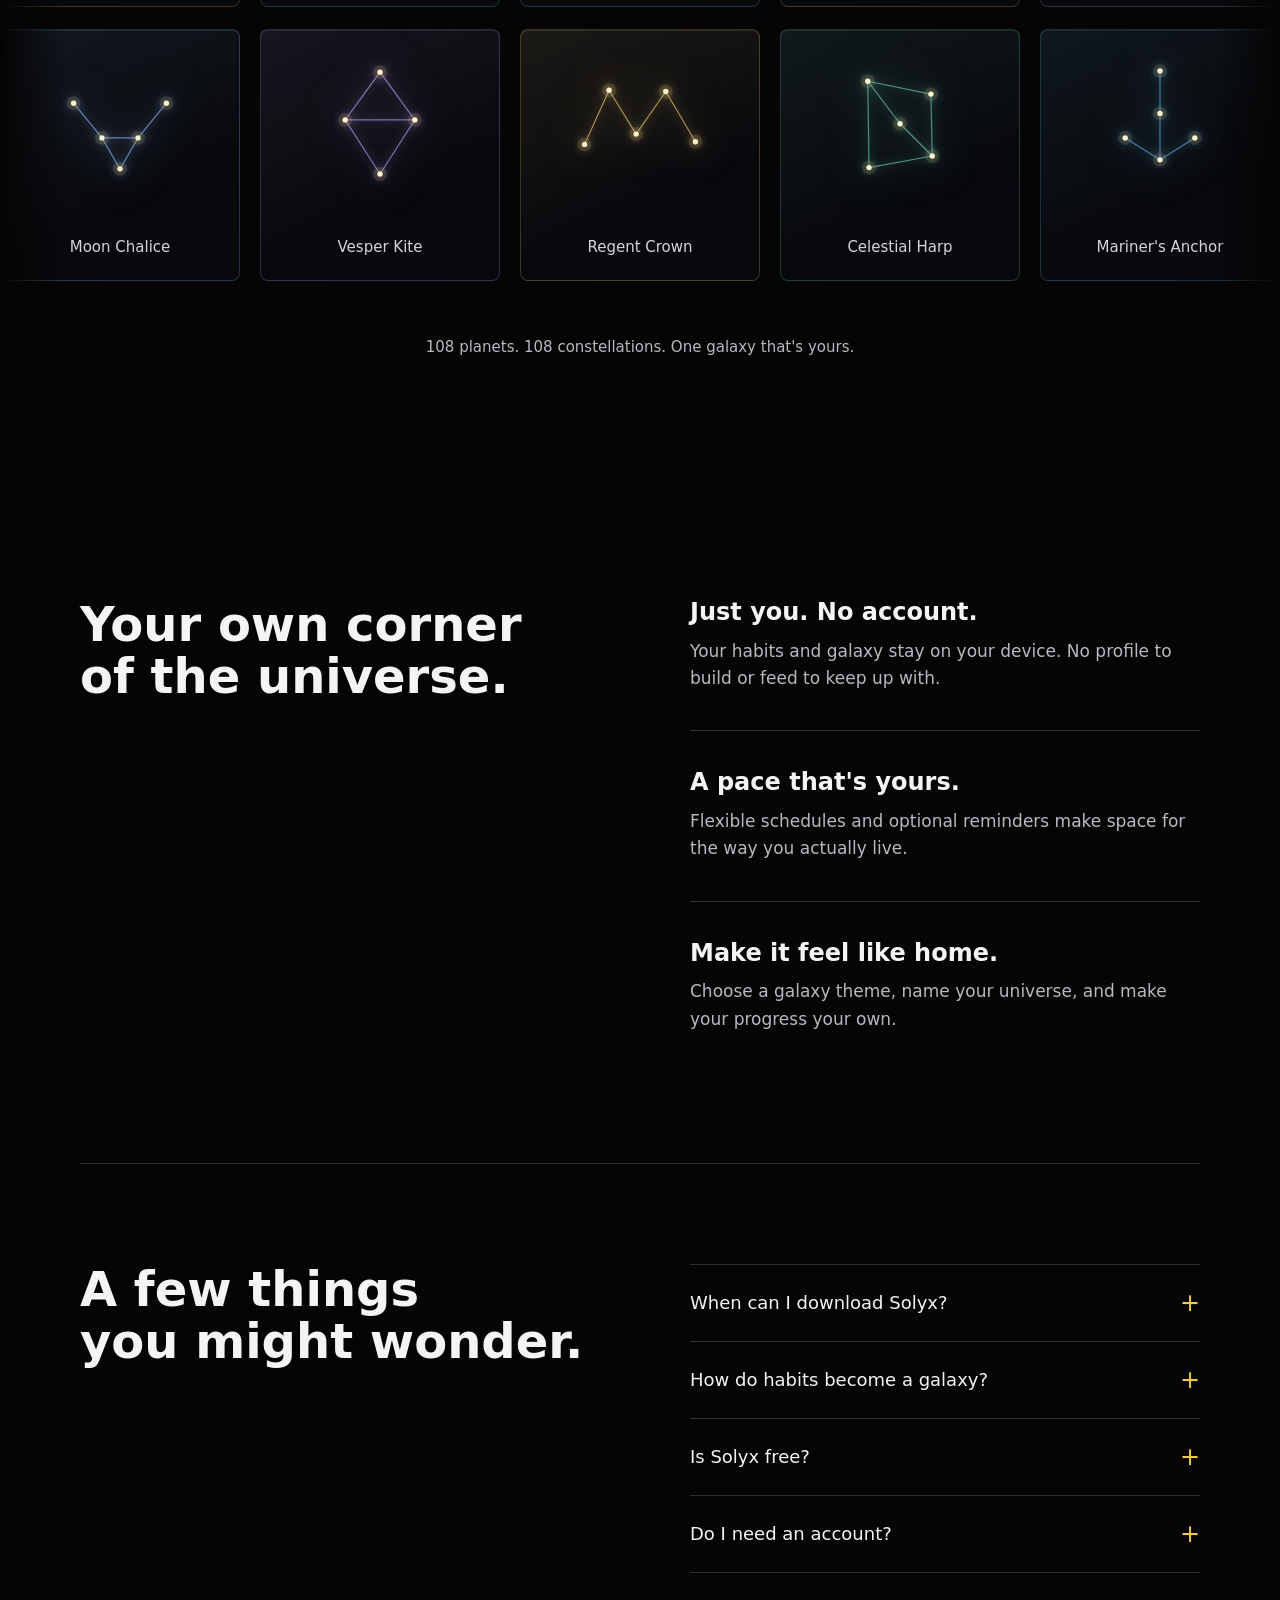
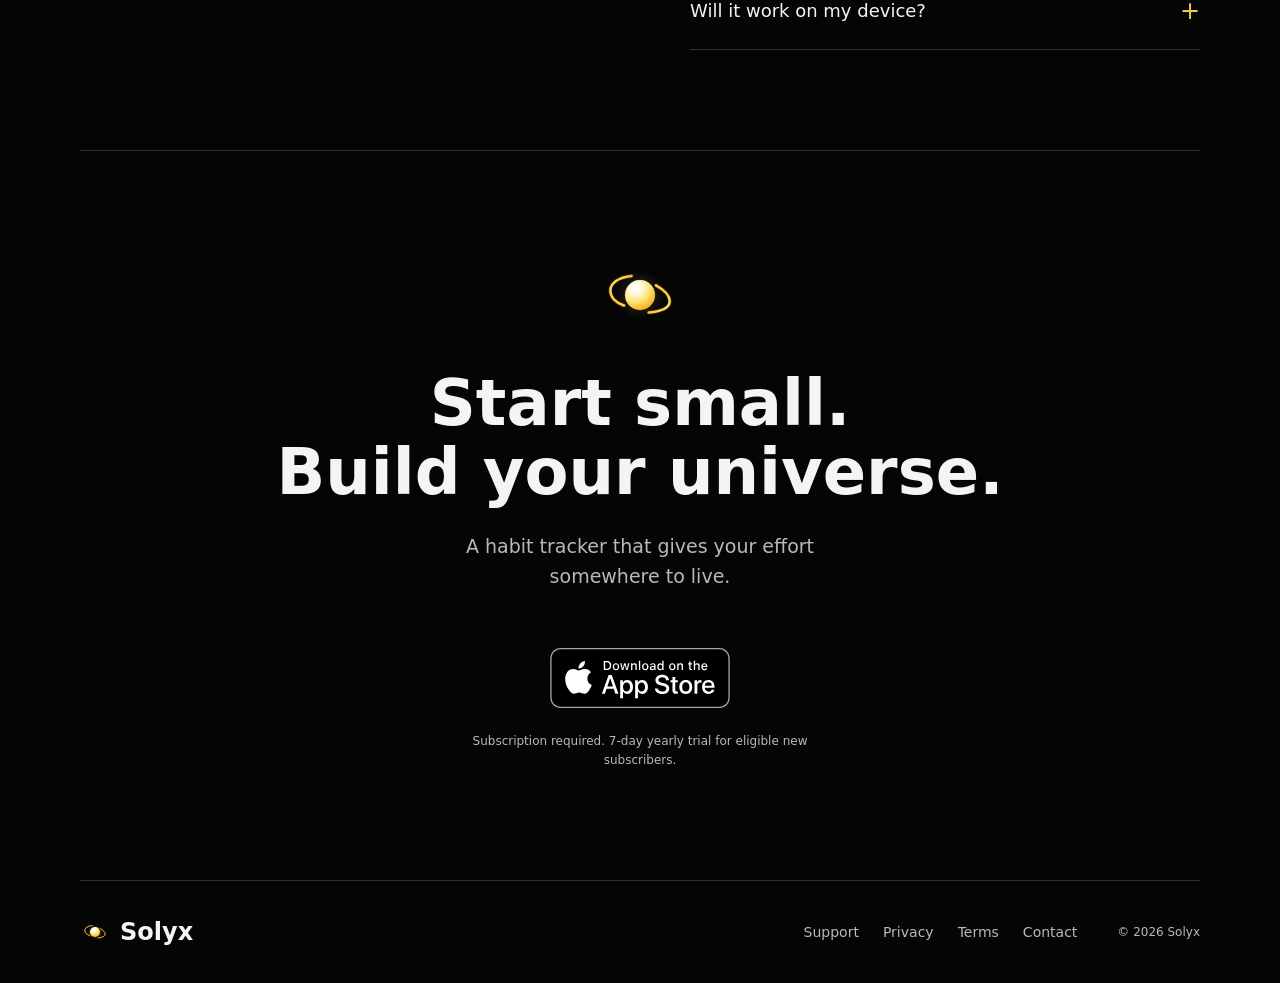
==== commit dc5be959: "Verify Solyx in Google Search Console" ====
--- a/index.html
+++ b/index.html
@@ -2,6 +2,7 @@
 <html lang="en">
   <head>
     <meta charset="utf-8" />
+    <meta name="google-site-verification" content="PsHjJPXcqw5feYkp8lg8wrcRH9zIPXgmSA4F_uQnfO4" />
     <meta name="viewport" content="width=device-width, initial-scale=1" />
     <meta name="theme-color" content="#050505" />
     <meta
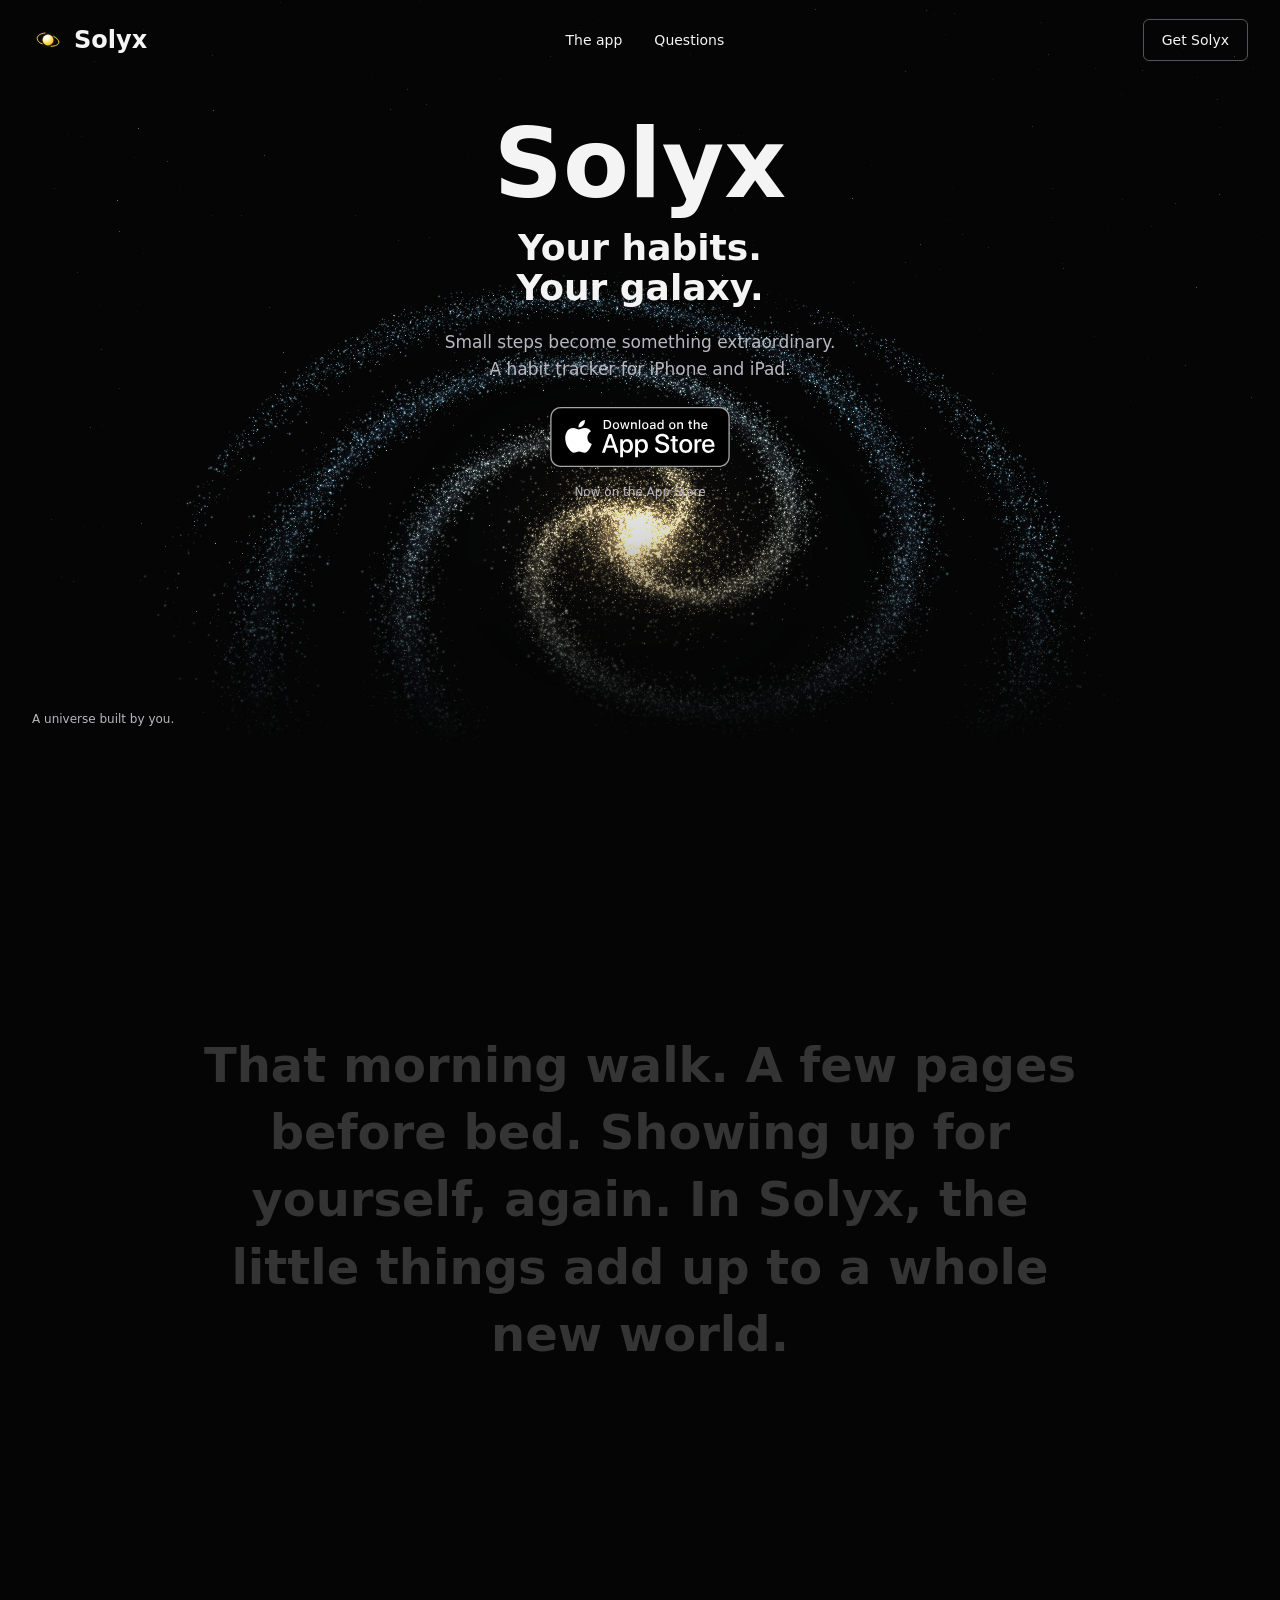
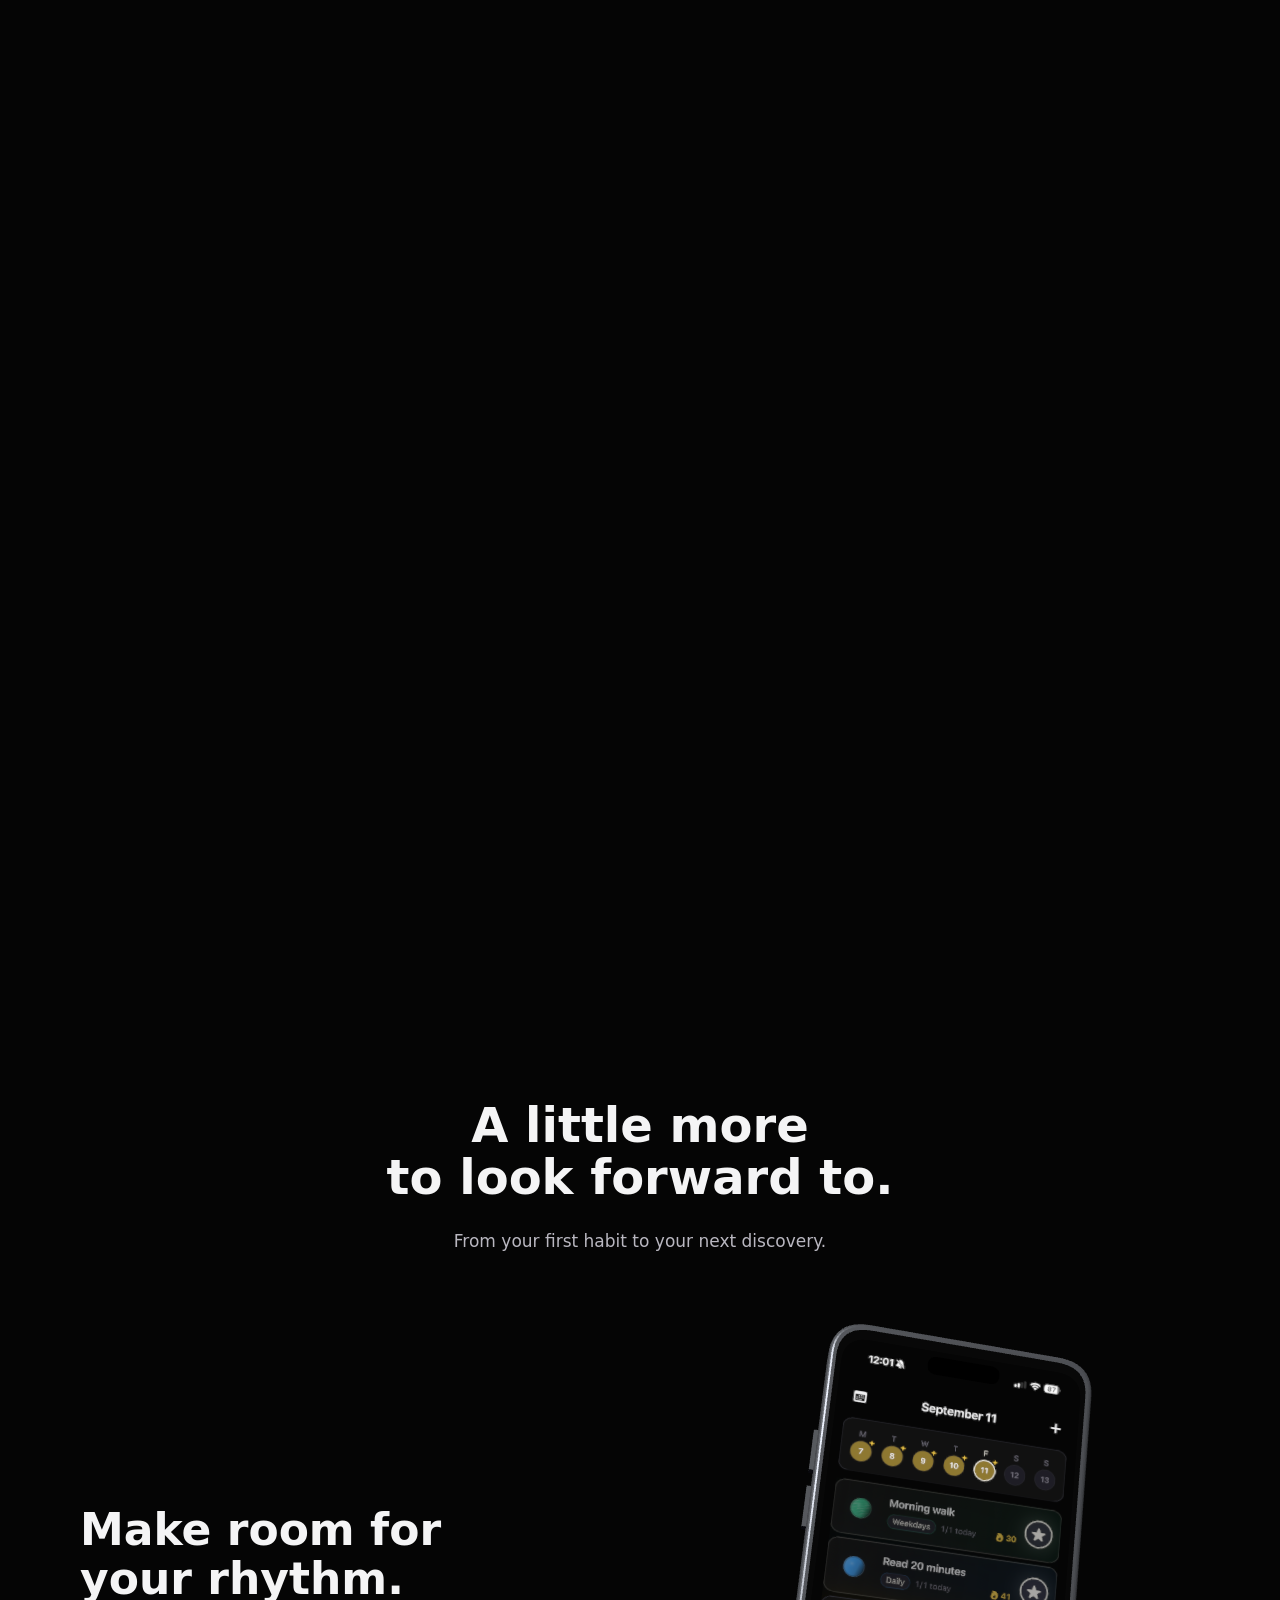
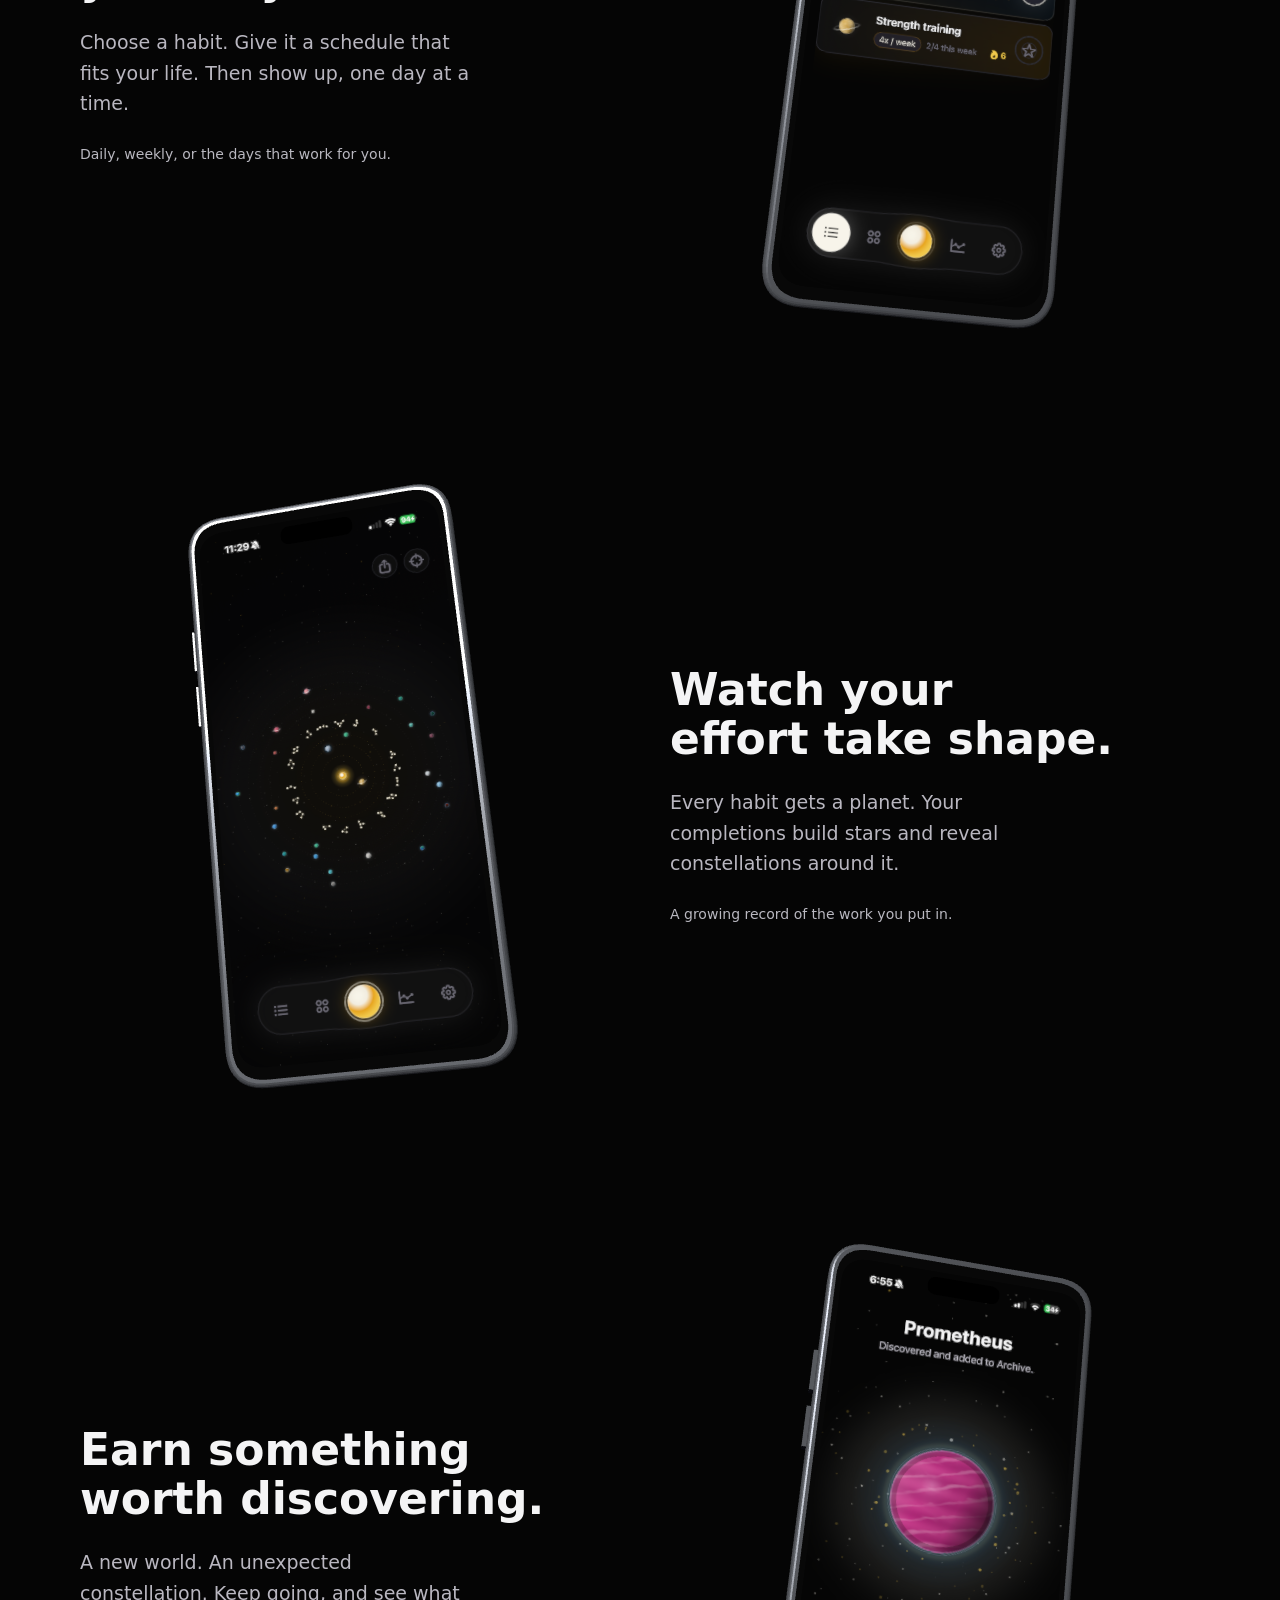
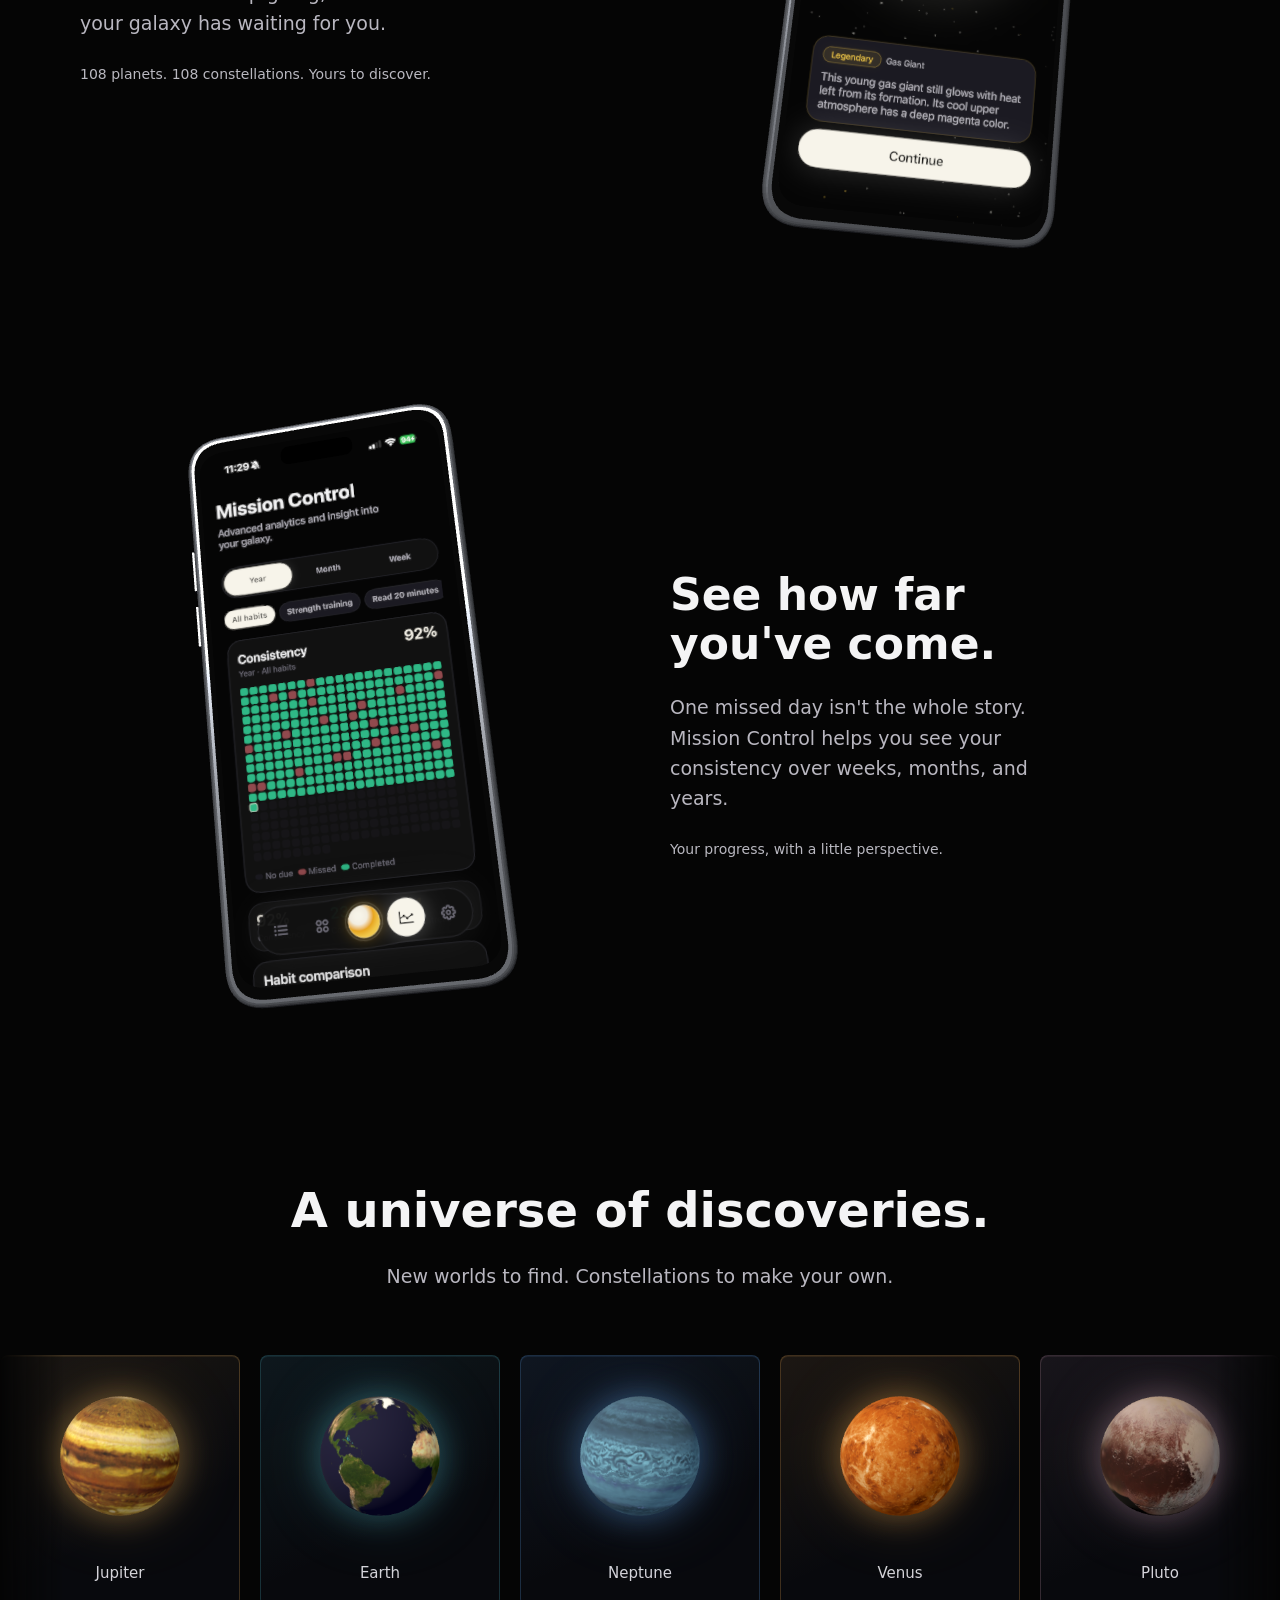
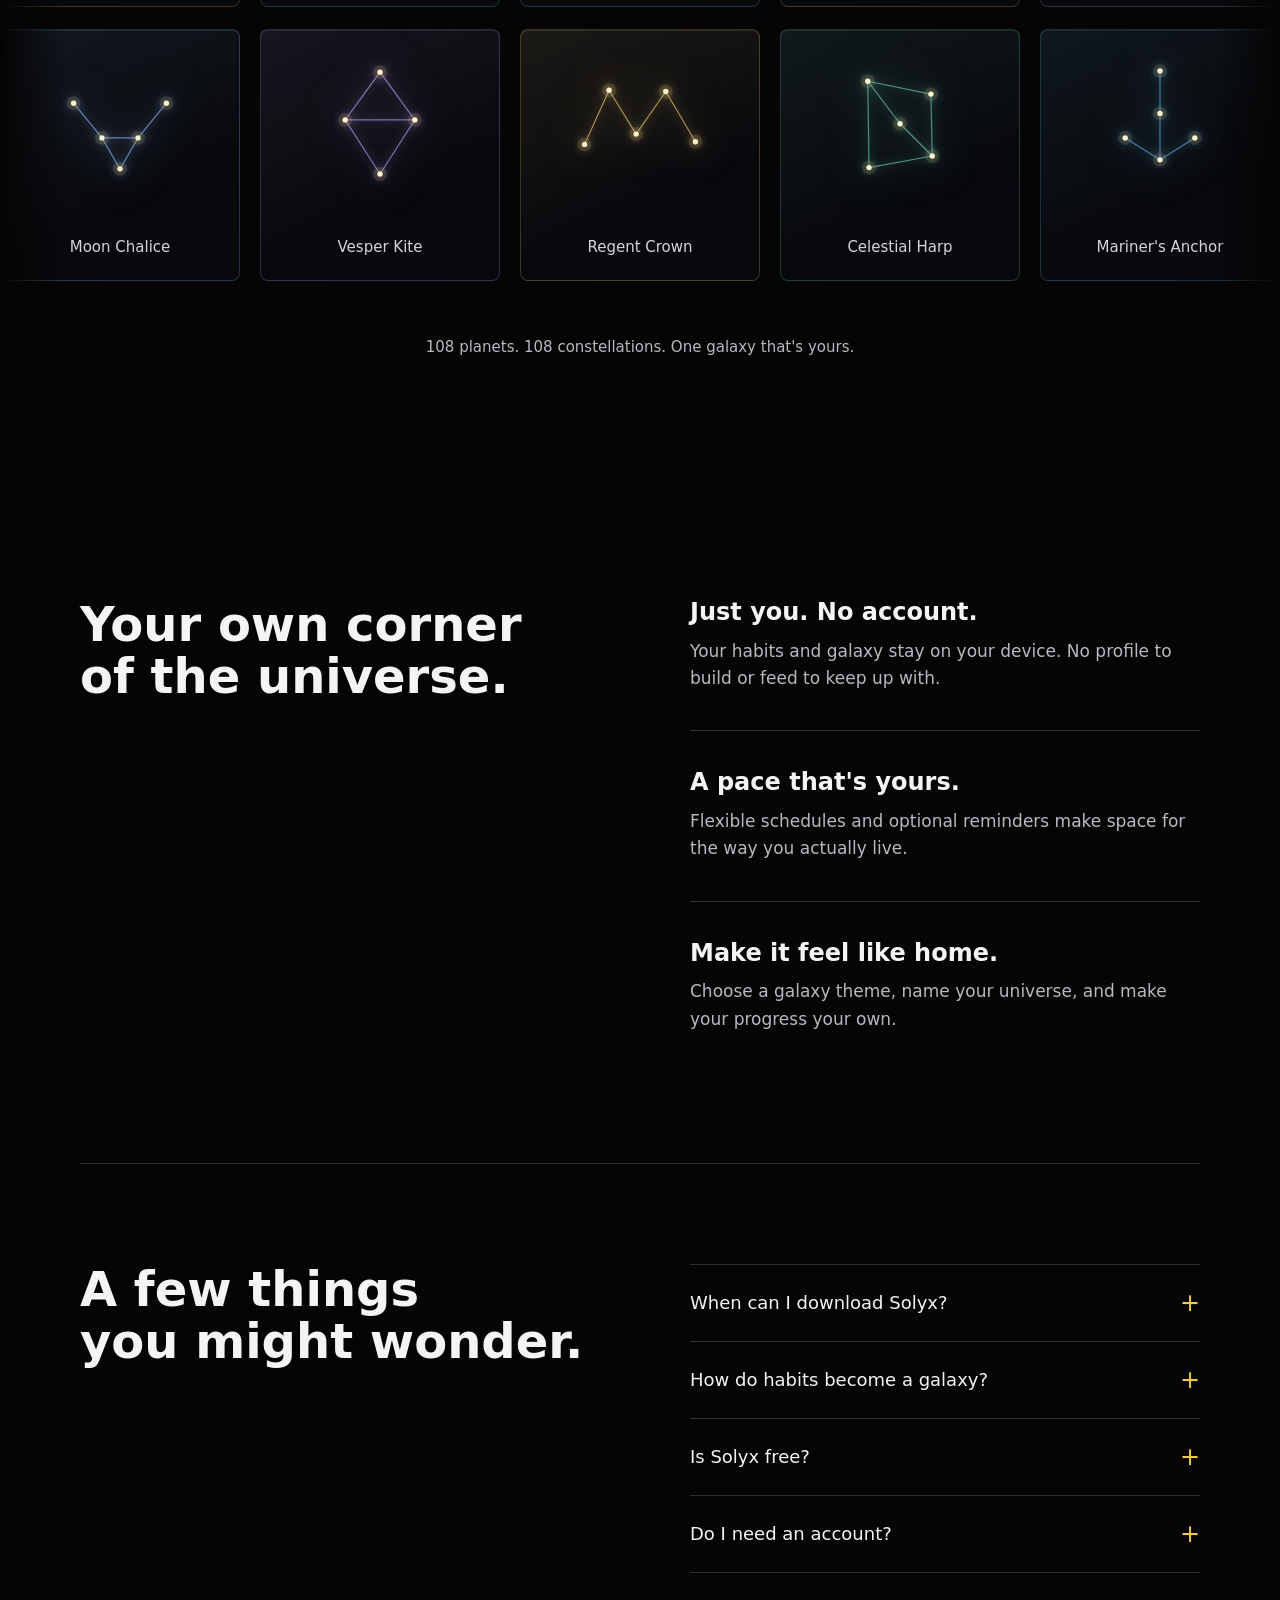
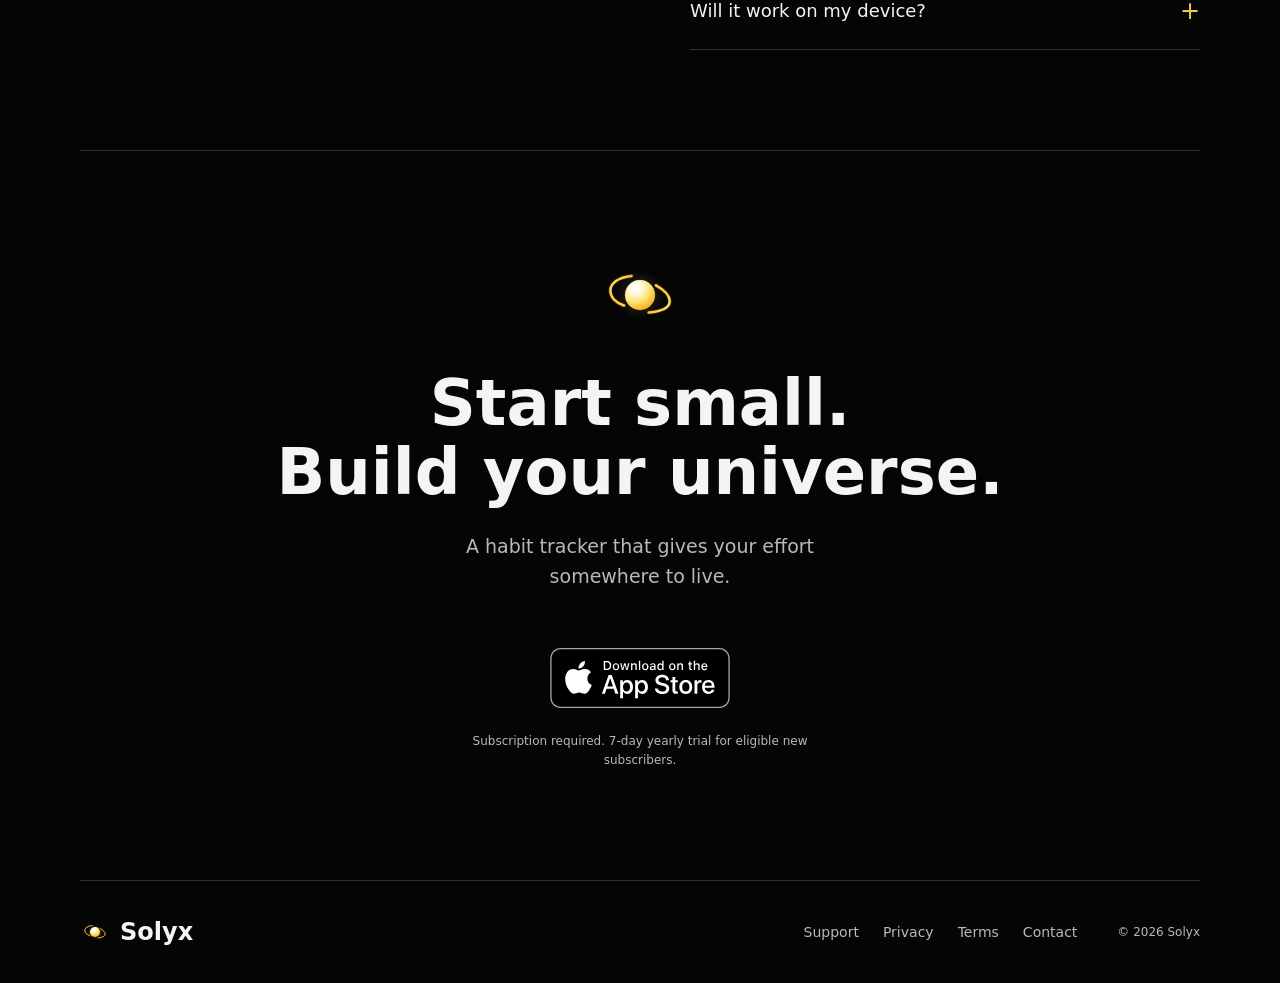
==== commit 9cfdb797: "Prevent old galaxy flash during mobile loading and resizing" ====
--- a/index.html
+++ b/index.html
@@ -29,10 +29,10 @@
     <link rel="icon" href="./assets/solyx-app-icon.svg" type="image/svg+xml" />
     <link rel="icon" href="./assets/favicon-32.png" type="image/png" sizes="32x32" />
     <link rel="apple-touch-icon" href="./assets/apple-touch-icon.png" sizes="180x180" />
-    <link rel="preload" as="image" href="./assets/galaxy.png" />
-    <link rel="stylesheet" href="./styles.css?v=20261001-galaxy" />
+    <link rel="modulepreload" href="./assets/galaxy-scene.js?v=20261003" />
+    <link rel="stylesheet" href="./styles.css?v=20261003-galaxy" />
     <script src="./site.js?v=20261001" defer></script>
-    <script type="module" src="./assets/galaxy-scene.js"></script>
+    <script type="module" src="./assets/galaxy-scene.js?v=20261003"></script>
     <script type="module" src="./assets/product-scenes.js"></script>
   </head>
   <body>
--- a/styles.css
+++ b/styles.css
@@ -172,6 +172,7 @@
   mask-image: linear-gradient(to bottom, #000 58%, rgba(0, 0, 0, 0.85) 72%, rgba(0, 0, 0, 0.35) 88%, transparent 100%);
 }
 .galaxy-art {
+  visibility: hidden;
   position: absolute;
   left: 50%;
   top: 125px;
@@ -194,13 +195,12 @@
   width: 100%;
   height: 100%;
   opacity: 0;
-  transition: opacity 1.2s ease;
 }
 .galaxy-ready .galaxy-canvas {
   opacity: 1;
 }
-.galaxy-ready .galaxy-art {
-  visibility: hidden;
+.galaxy-unavailable .galaxy-art {
+  visibility: visible;
 }
 .hero-content {
   text-align: center;
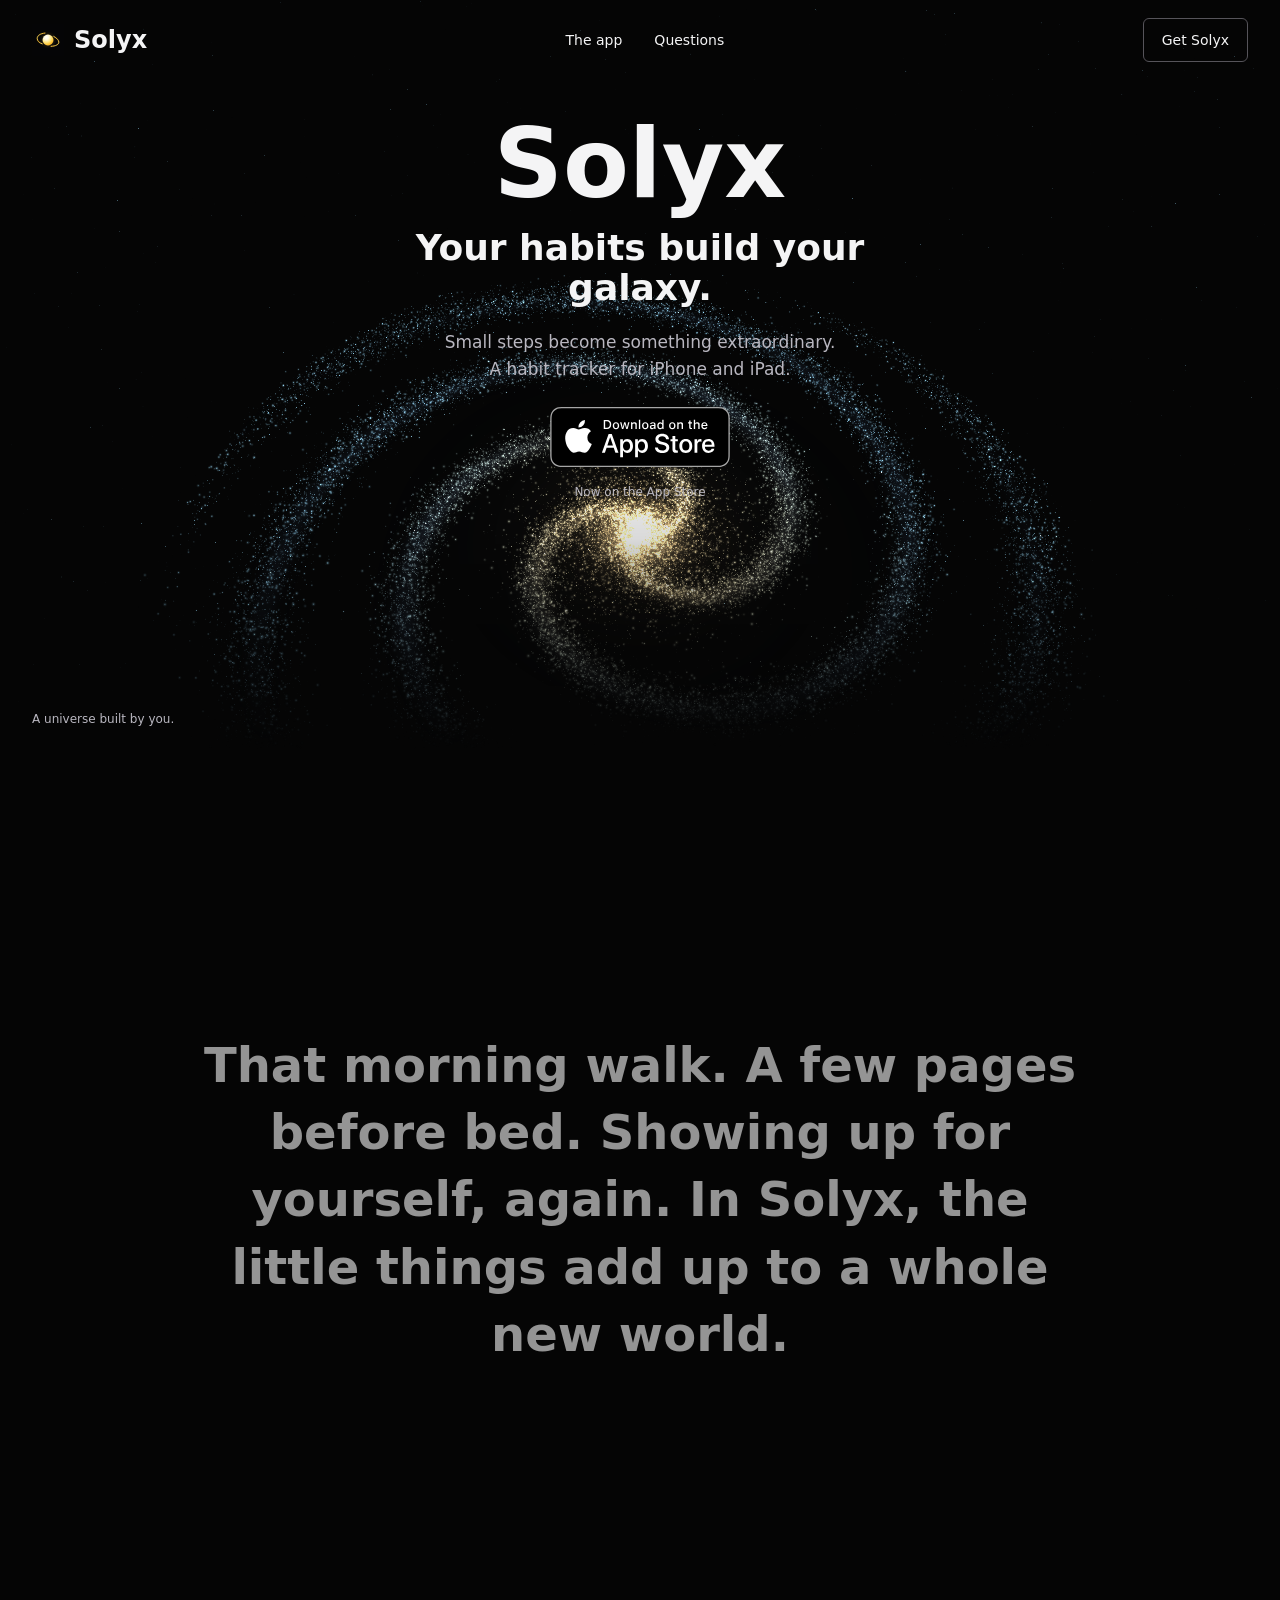
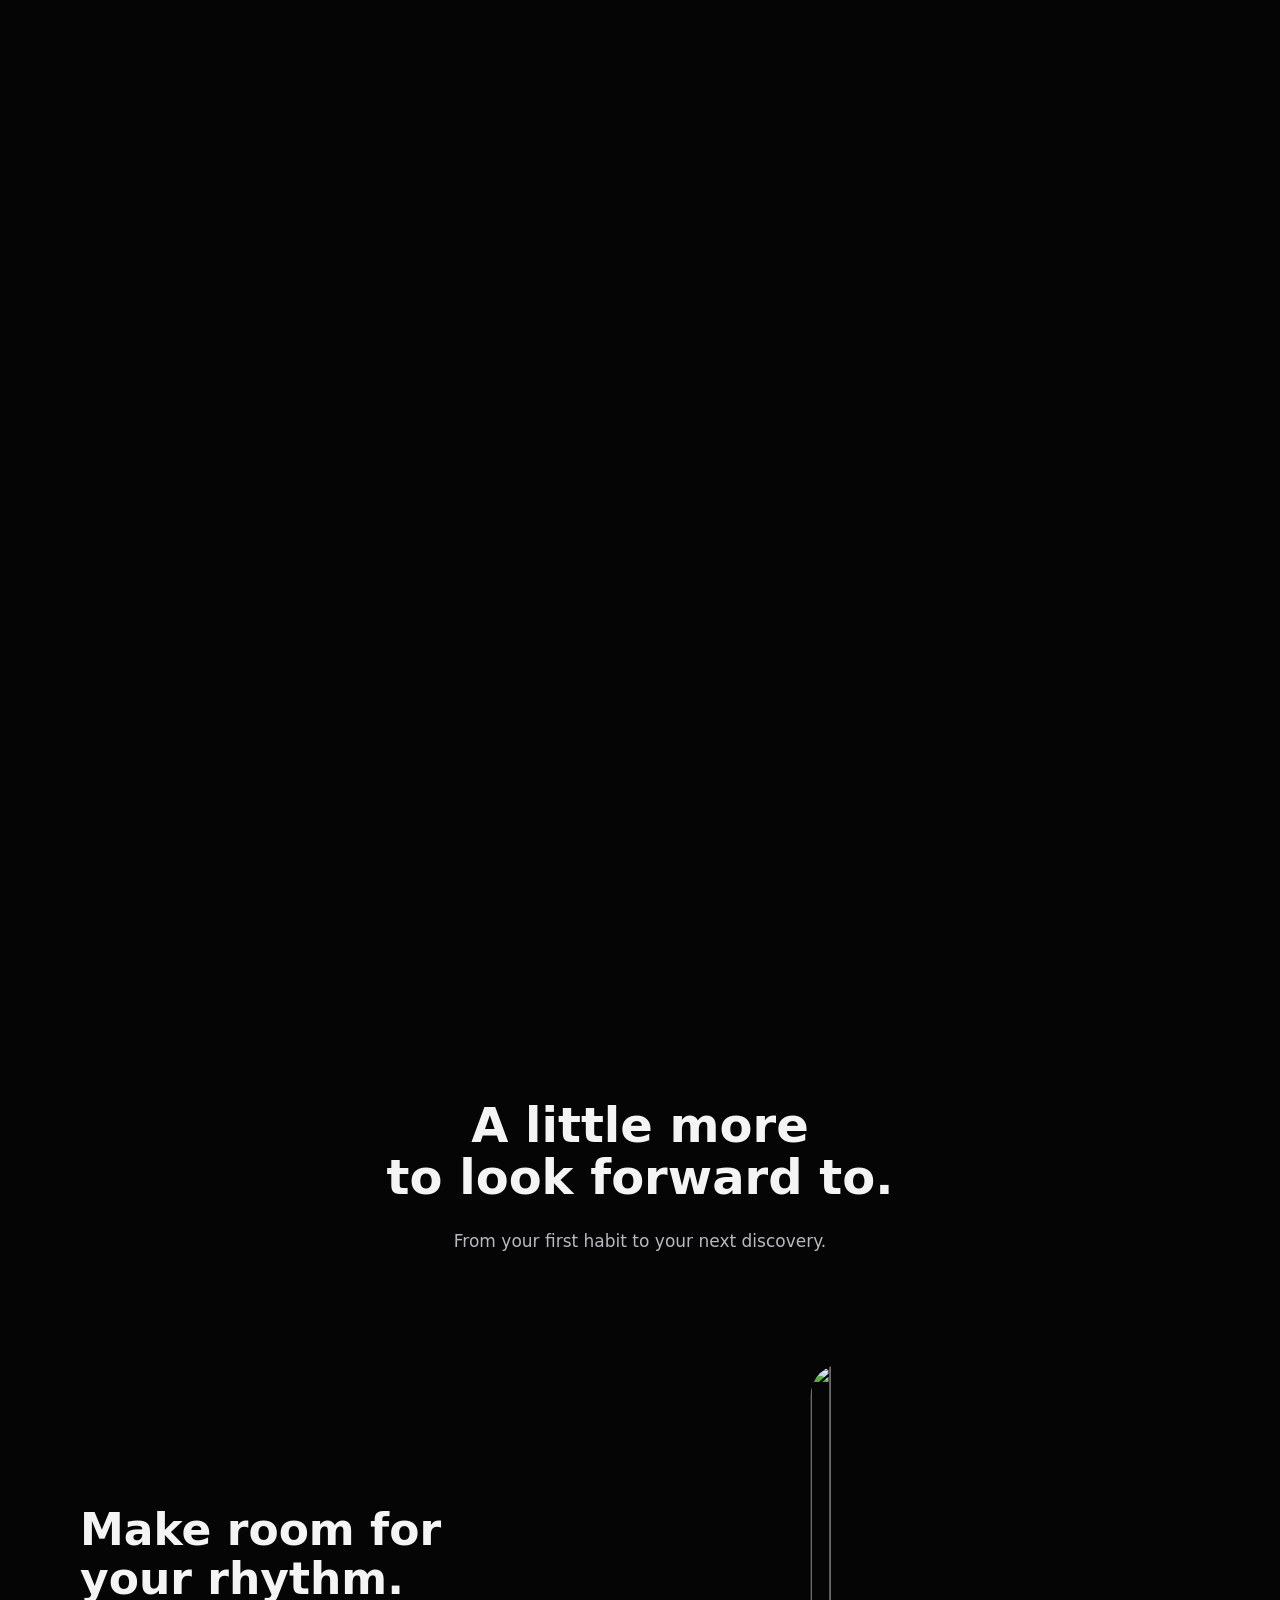
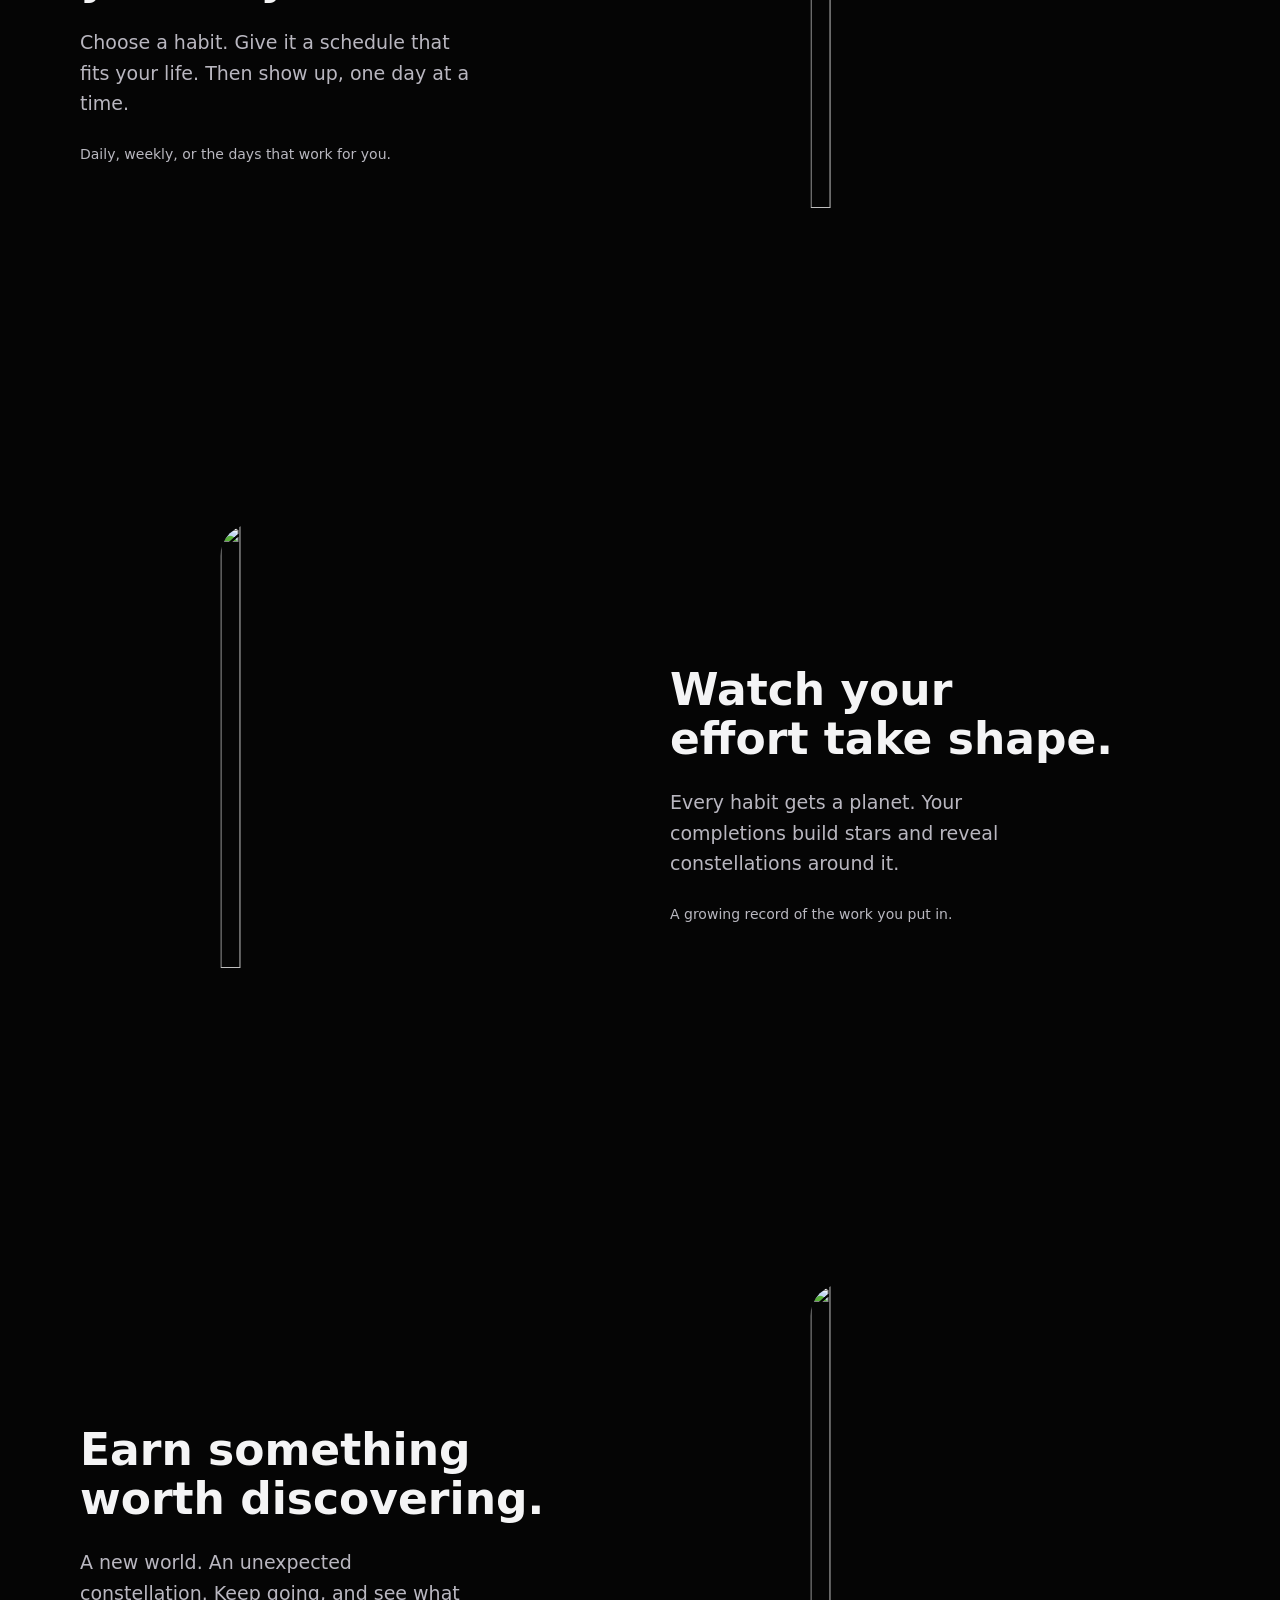
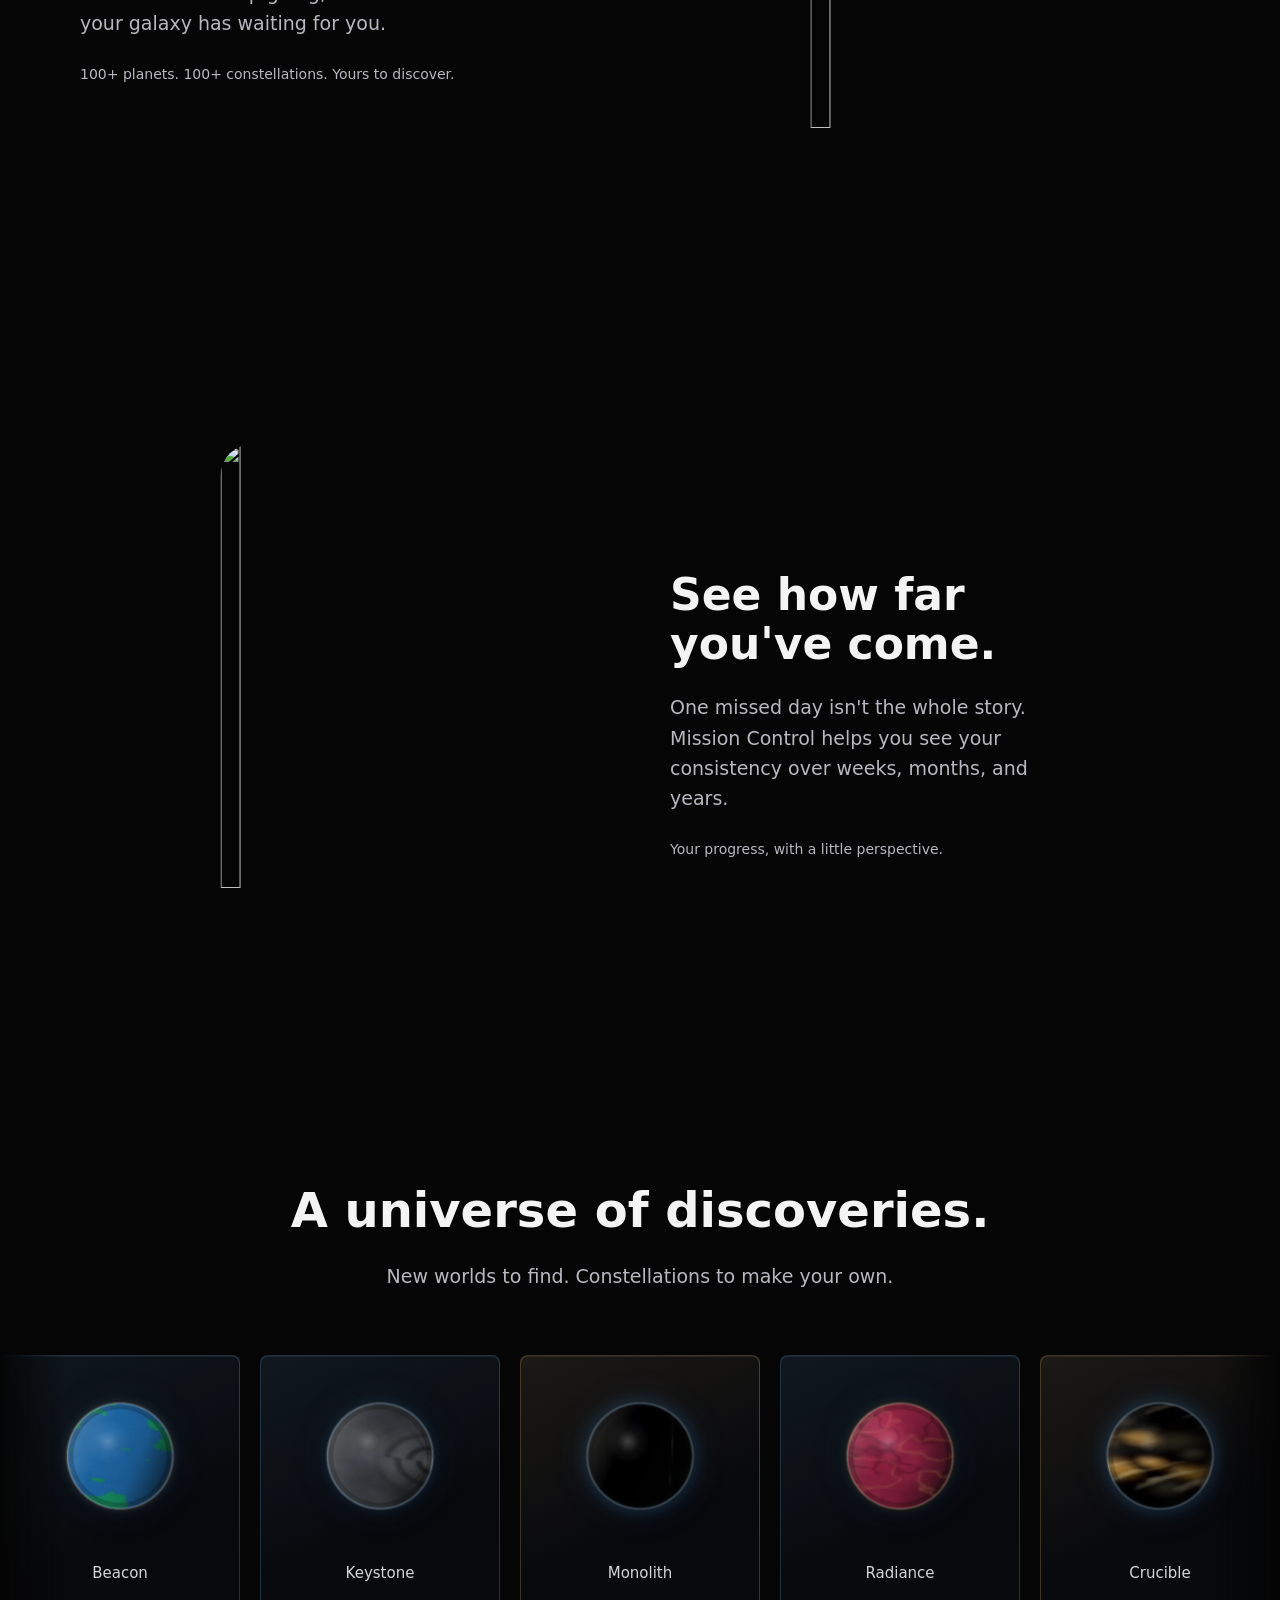
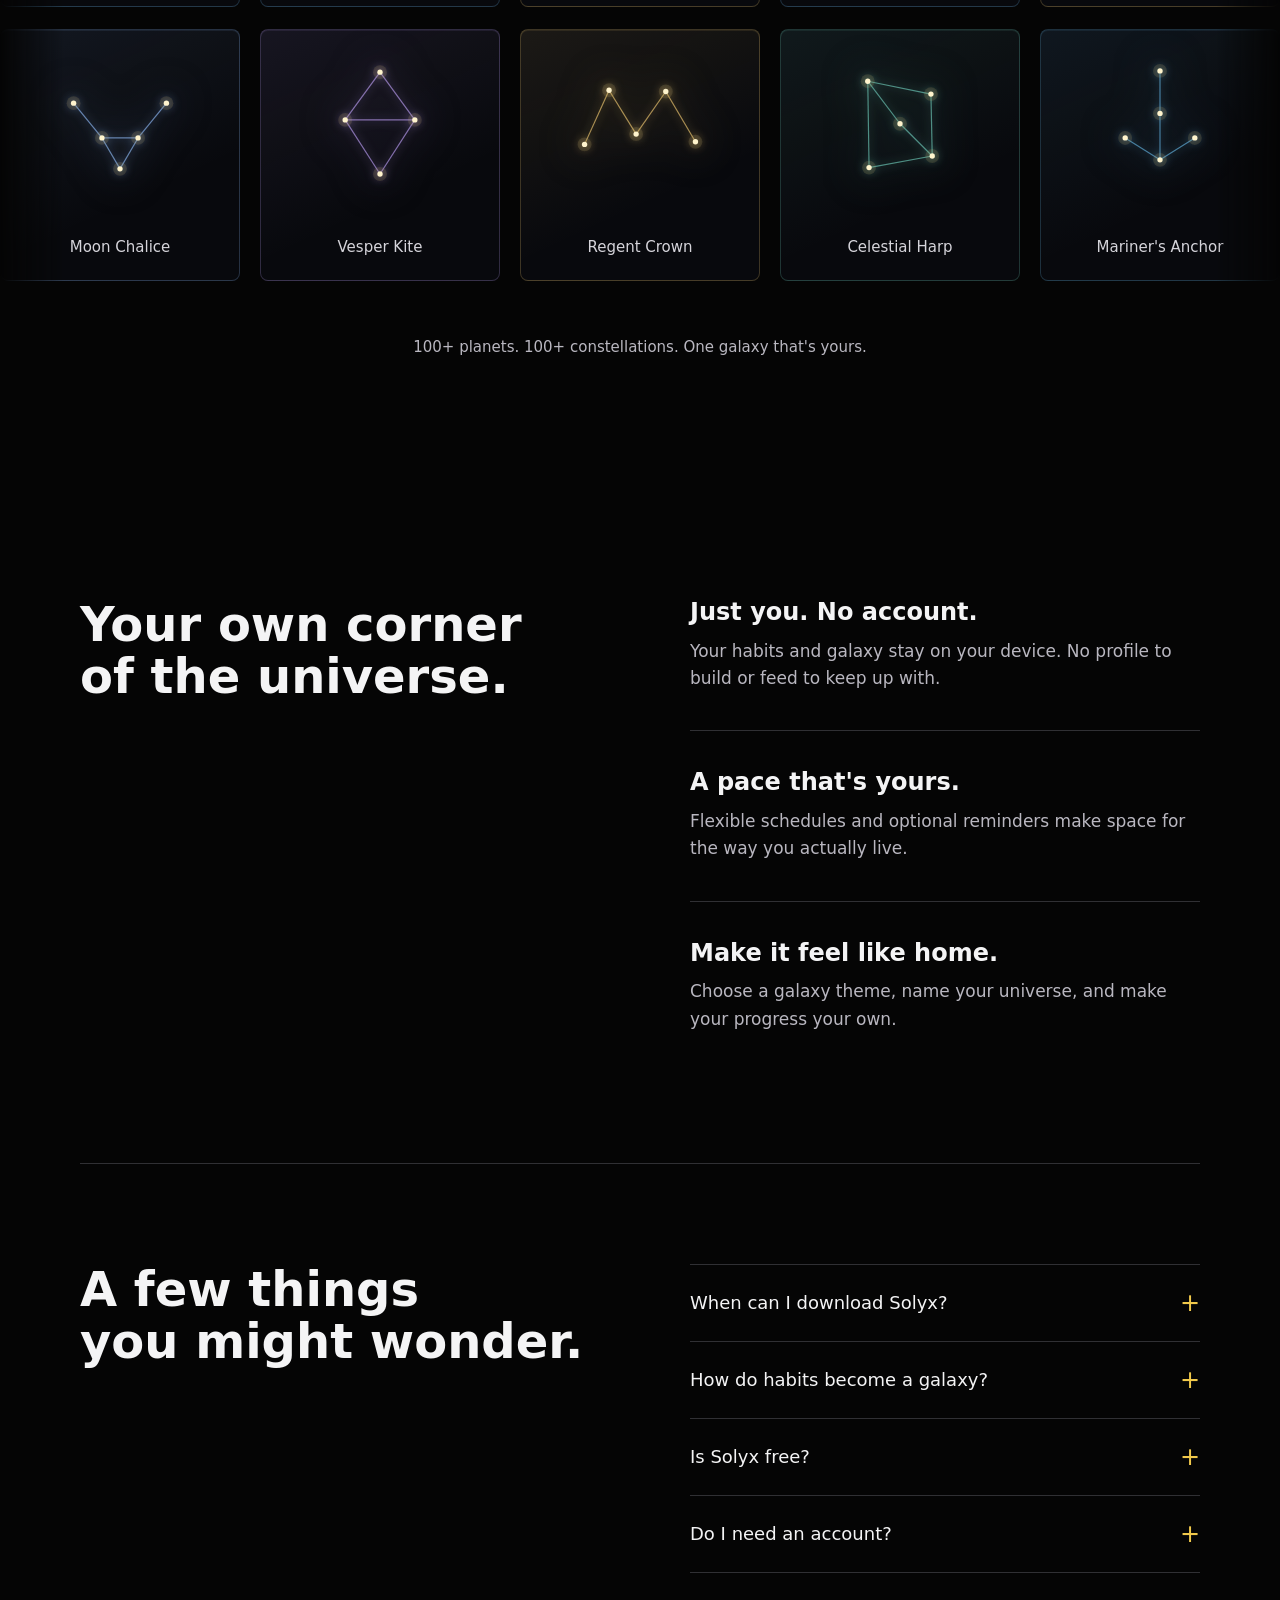
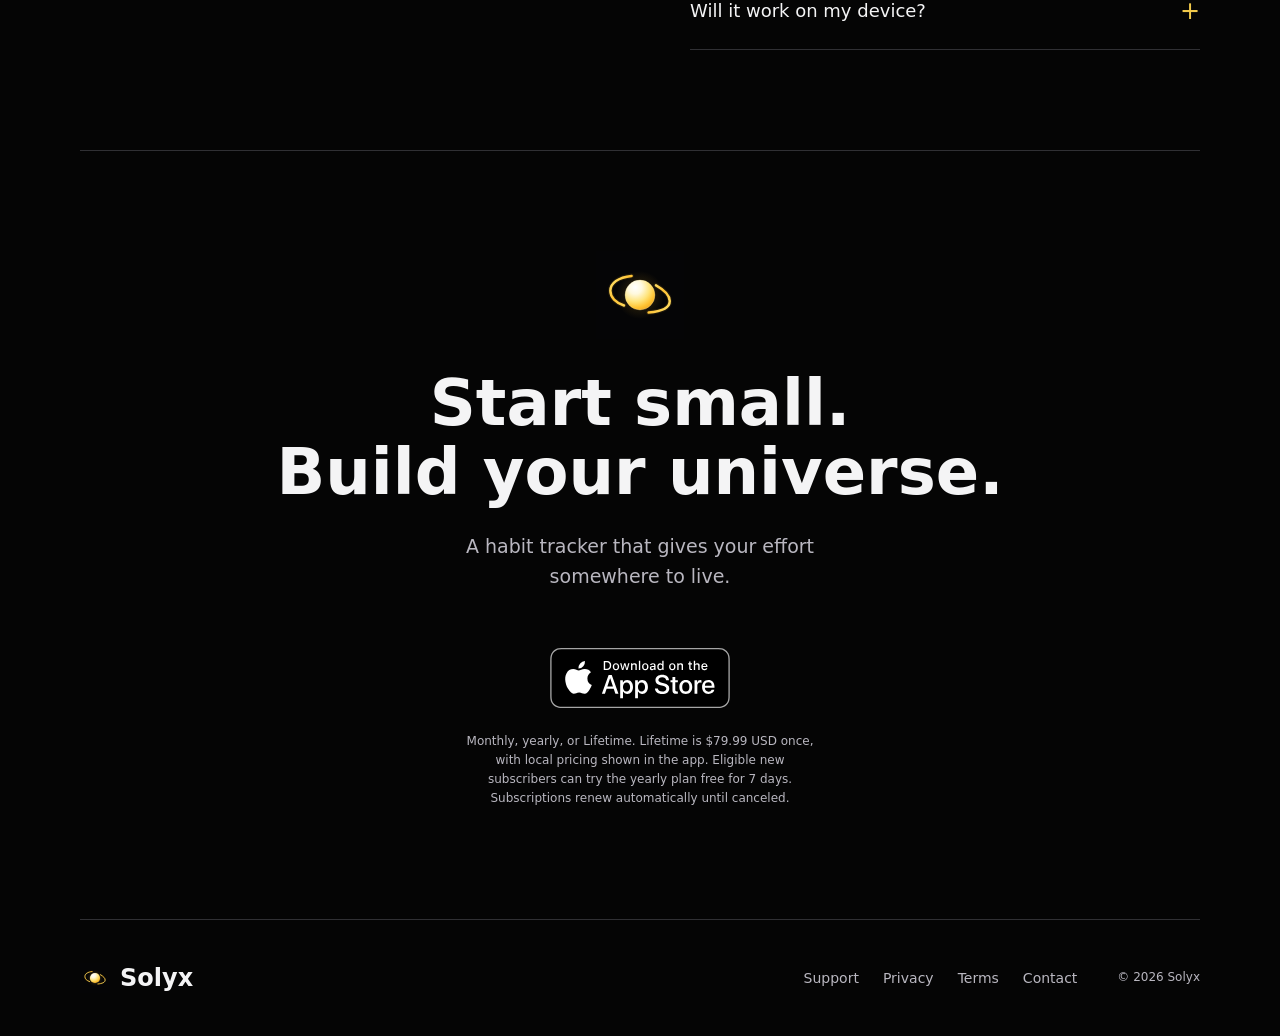
==== commit 0dac8fb1: "Use native Rare and Legendary portraits with stable collection scrolling" ====
--- a/index.html
+++ b/index.html
@@ -7,12 +7,12 @@
     <meta name="theme-color" content="#050505" />
     <meta
       name="description"
-      content="Solyx is a habit tracker for iPhone and iPad. Build your habits, discover planets, and watch your own galaxy grow."
+      content="Your habits build your galaxy. Solyx is a habit tracker for iPhone and iPad with 100+ planets and 100+ constellations to discover."
     />
-    <meta property="og:title" content="Solyx - Your Habits, Your Galaxy" />
+    <meta property="og:title" content="Solyx - Your habits build your galaxy." />
     <meta
       property="og:description"
-      content="Small steps become something extraordinary. A habit tracker for iPhone and iPad."
+      content="Your habits build your galaxy. Discover 100+ planets and 100+ constellations with a habit tracker for iPhone and iPad."
     />
     <meta property="og:type" content="website" />
     <meta property="og:url" content="https://solyxapp.com/" />
@@ -24,16 +24,17 @@
     <meta property="og:image:height" content="1024" />
     <meta property="og:image:alt" content="Solyx's golden sun and orbit app icon" />
     <meta name="twitter:card" content="summary" />
-    <title>Solyx - Your Habits, Your Galaxy</title>
+    <title>Solyx - Your habits build your galaxy.</title>
     <link rel="canonical" href="https://solyxapp.com/" />
     <link rel="icon" href="./assets/solyx-app-icon.svg" type="image/svg+xml" />
     <link rel="icon" href="./assets/favicon-32.png" type="image/png" sizes="32x32" />
     <link rel="apple-touch-icon" href="./assets/apple-touch-icon.png" sizes="180x180" />
     <link rel="modulepreload" href="./assets/galaxy-scene.js?v=20261003" />
-    <link rel="stylesheet" href="./styles.css?v=20261003-galaxy" />
-    <script src="./site.js?v=20261001" defer></script>
+    <link rel="stylesheet" href="./styles.css?v=20261015" />
+    <script src="./site.js?v=20261015" defer></script>
+    <script type="module" src="./assets/collection.js?v=20261015"></script>
     <script type="module" src="./assets/galaxy-scene.js?v=20261003"></script>
-    <script type="module" src="./assets/product-scenes.js"></script>
+    <script type="module" src="./assets/product-scenes.js?v=20261015"></script>
   </head>
   <body>
     <a class="skip-link" href="#main">Skip to content</a>
@@ -59,7 +60,7 @@
         </div>
         <div class="hero-content">
           <h1 id="hero-title">Solyx</h1>
-          <p class="hero-statement">Your habits.<br />Your galaxy.</p>
+          <p class="hero-statement">Your habits build your galaxy.</p>
           <p class="hero-description">
             Small steps become something extraordinary.<br />A habit tracker for
             iPhone and iPad.
@@ -104,10 +105,11 @@
               </div>
               <figure class="product-phone">
                 <img
-                  src="./assets/habits.png"
+                  src="./assets/habits-20261011.webp"
                   alt="Solyx habit list with flexible schedules and completion buttons"
-                  width="1206"
-                  height="2622"
+                  width="660"
+                  height="1435"
+                  decoding="async"
                   loading="lazy"
                 />
               </figure>
@@ -123,10 +125,11 @@
               </div>
               <figure class="product-phone">
                 <img
-                  src="./assets/galaxy-overview.png"
-                  alt="Habit planets and earned constellations around the sun in Solyx"
-                  width="1206"
-                  height="2622"
+                  src="./assets/galaxy-overview-20261011.webp"
+                  alt="Solyx Galaxy with constellation bands, spiral dust, and a golden sun among habit planets"
+                  width="660"
+                  height="1434"
+                  decoding="async"
                   loading="lazy"
                 />
               </figure>
@@ -139,15 +142,16 @@
                   what your galaxy has waiting for you.
                 </p>
                 <p class="detail">
-                  108 planets. 108 constellations. Yours to discover.
+                  100+ planets. 100+ constellations. Yours to discover.
                 </p>
               </div>
               <figure class="product-phone">
                 <img
-                  src="./assets/reveal.png"
-                  alt="A planet discovery in Solyx, with its name, rarity, and unique appearance"
-                  width="1206"
-                  height="2622"
+                  src="./assets/archive-20261011.webp"
+                  alt="Solyx Archive showing discovered planets and collection progress"
+                  width="660"
+                  height="1434"
+                  decoding="async"
                   loading="lazy"
                 />
               </figure>
@@ -163,10 +167,11 @@
               </div>
               <figure class="product-phone">
                 <img
-                  src="./assets/mission-control.png"
+                  src="./assets/mission-control-20261011.webp"
                   alt="Mission Control showing habit consistency across the year"
-                  width="1206"
-                  height="2622"
+                  width="660"
+                  height="1435"
+                  decoding="async"
                   loading="lazy"
                 />
               </figure>
@@ -180,13 +185,20 @@
           <p>New worlds to find. Constellations to make your own.</p>
         </div>
         <div class="collection-window">
-          <div class="collection-track" data-planets></div>
+          <div class="collection-track" data-planets>
+            <figure class="collection-item" style="--collection-light:230 193 110"><img src="./assets/planet-livingBiosphere.webp" width="360" height="300" alt="" decoding="async"><figcaption>Eden</figcaption></figure>
+            <figure class="collection-item" style="--collection-light:106 177 226"><img src="./assets/planet-doubleRingGiant.webp" width="360" height="300" alt="" decoding="async"><figcaption>Eclipse</figcaption></figure>
+            <figure class="collection-item" style="--collection-light:230 193 110"><img src="./assets/planet-chronostormGiant.webp" width="360" height="300" alt="" decoding="async"><figcaption>Cyclone</figcaption></figure>
+            <figure class="collection-item" style="--collection-light:106 177 226"><img src="./assets/planet-crystalTectonic.webp" width="360" height="300" alt="" decoding="async"><figcaption>Prism</figcaption></figure>
+            <figure class="collection-item" style="--collection-light:230 193 110"><img src="./assets/planet-citadelWorld.webp" width="360" height="300" alt="" decoding="async"><figcaption>Aegis</figcaption></figure>
+            <figure class="collection-item" style="--collection-light:106 177 226"><img src="./assets/planet-biolumeOcean.webp" width="360" height="300" alt="" decoding="async"><figcaption>Glowtide</figcaption></figure>
+          </div>
         </div>
         <div class="collection-window">
           <div class="collection-track reverse" data-constellations></div>
         </div>
         <p class="collection-note">
-          108 planets. 108 constellations. One galaxy that's yours.
+          100+ planets. 100+ constellations. One galaxy that's yours.
         </p>
       </section>
       <section class="personal section-shell" aria-labelledby="personal-title">
@@ -237,17 +249,23 @@
           <details>
             <summary>Is Solyx free?</summary>
             <p>
-              Solyx requires a monthly or yearly subscription. Eligible new
-              subscribers can try the yearly plan free for 7 days. You will see
-              the full price and renewal terms before subscribing in the app.
+              Choose a monthly or yearly subscription, or Lifetime access with
+              a one-time purchase of $79.99 USD. The app shows prices in your
+              local currency and the full terms before you purchase.
+            </p>
+            <p>
+              Eligible new subscribers can try the yearly plan free for 7 days.
+              Monthly and yearly subscriptions renew automatically until canceled.
+              Lifetime is a one-time purchase and does not renew.
+              You do not need a subscription with Lifetime.
             </p>
           </details>
           <details>
             <summary>Do I need an account?</summary>
             <p>
               No. Your habits and galaxy are stored on your device. Apple
-              handles purchases, and RevenueCat manages subscription access and
-              limited subscription analytics. Read our
+              handles purchases, and RevenueCat manages purchase access and
+              limited purchase analytics. Read our
               <a href="./privacy/">privacy policy</a> for the details.
             </p>
           </details>
@@ -281,8 +299,9 @@
           </a>
         </div>
         <p class="subscription-note">
-          Subscription required. 7-day yearly trial for eligible new
-          subscribers.
+          Monthly, yearly, or Lifetime. Lifetime is $79.99 USD once, with local
+          pricing shown in the app. Eligible new subscribers can try the yearly
+          plan free for 7 days. Subscriptions renew automatically until canceled.
         </p>
       </section>
     </main>
--- a/styles.css
+++ b/styles.css
@@ -111,6 +111,23 @@
 .skip-link:focus {
   top: 8px;
 }
+.sr-only {
+  position: absolute;
+  width: 1px;
+  height: 1px;
+  padding: 0;
+  overflow: hidden;
+  clip-path: inset(50%);
+  white-space: nowrap;
+}
+.brand,
+.nav-download,
+.shell nav a,
+.footer-links a {
+  min-height: 44px;
+  display: inline-flex;
+  align-items: center;
+}
 .site-header {
   height: 80px;
   width: min(1320px, calc(100% - 64px));
@@ -172,14 +189,14 @@
   mask-image: linear-gradient(to bottom, #000 58%, rgba(0, 0, 0, 0.85) 72%, rgba(0, 0, 0, 0.35) 88%, transparent 100%);
 }
 .galaxy-art {
-  visibility: hidden;
+  visibility: visible;
   position: absolute;
   left: 50%;
   top: 125px;
   width: 1100px;
   height: 1100px;
   transform: translateX(-50%);
-  background: url("./assets/galaxy.png") center 51% / 1100px auto no-repeat;
+  background: url("./assets/galaxy-fallback-20261011.webp") center 51% / 1100px auto no-repeat;
   mask-image: linear-gradient(
     to bottom,
     transparent,
@@ -199,6 +216,9 @@
 .galaxy-ready .galaxy-canvas {
   opacity: 1;
 }
+.galaxy-ready .galaxy-art {
+  visibility: hidden;
+}
 .galaxy-unavailable .galaxy-art {
   visibility: visible;
 }
@@ -216,6 +236,8 @@
   line-height: 1;
 }
 .hero-statement {
+  max-width: 480px;
+  margin-inline: auto;
   font-size: 36px;
   font-weight: 600;
   line-height: 1.12;
@@ -588,6 +610,7 @@
 }
 .document p,
 .document li {
+  overflow-wrap: anywhere;
   font-size: 17px;
   line-height: 1.7;
   color: var(--muted);
@@ -1057,8 +1080,9 @@
   animation-direction: reverse;
   animation-duration: 65s;
 }
-.collection.in-view:not(.page-hidden) .collection-track {
+.collection.in-view:not(.page-hidden) .collection-track.ready {
   animation-play-state: running;
+  will-change: transform;
 }
 .collection-item {
   flex: 0 0 240px;
@@ -1090,8 +1114,8 @@
   padding: 8px 12px 24px;
 }
 .collection-item img {
-  filter: drop-shadow(0 0 16px rgb(var(--collection-light) / 0.38))
-    drop-shadow(0 0 30px rgb(var(--collection-light) / 0.2));
+  /* The native app exports already include their atmospheric glow. */
+  filter: none;
 }
 .collection-item svg {
   filter: drop-shadow(0 0 5px rgb(var(--collection-light) / 0.8))
@@ -1108,7 +1132,7 @@
 }
 @keyframes collection-drift {
   to {
-    transform: translateX(calc(-33.333333% - 6.666667px));
+    transform: translate3d(calc(-33.333333% - 6.666667px), 0, 0);
   }
 }
 @media (max-width: 700px) {
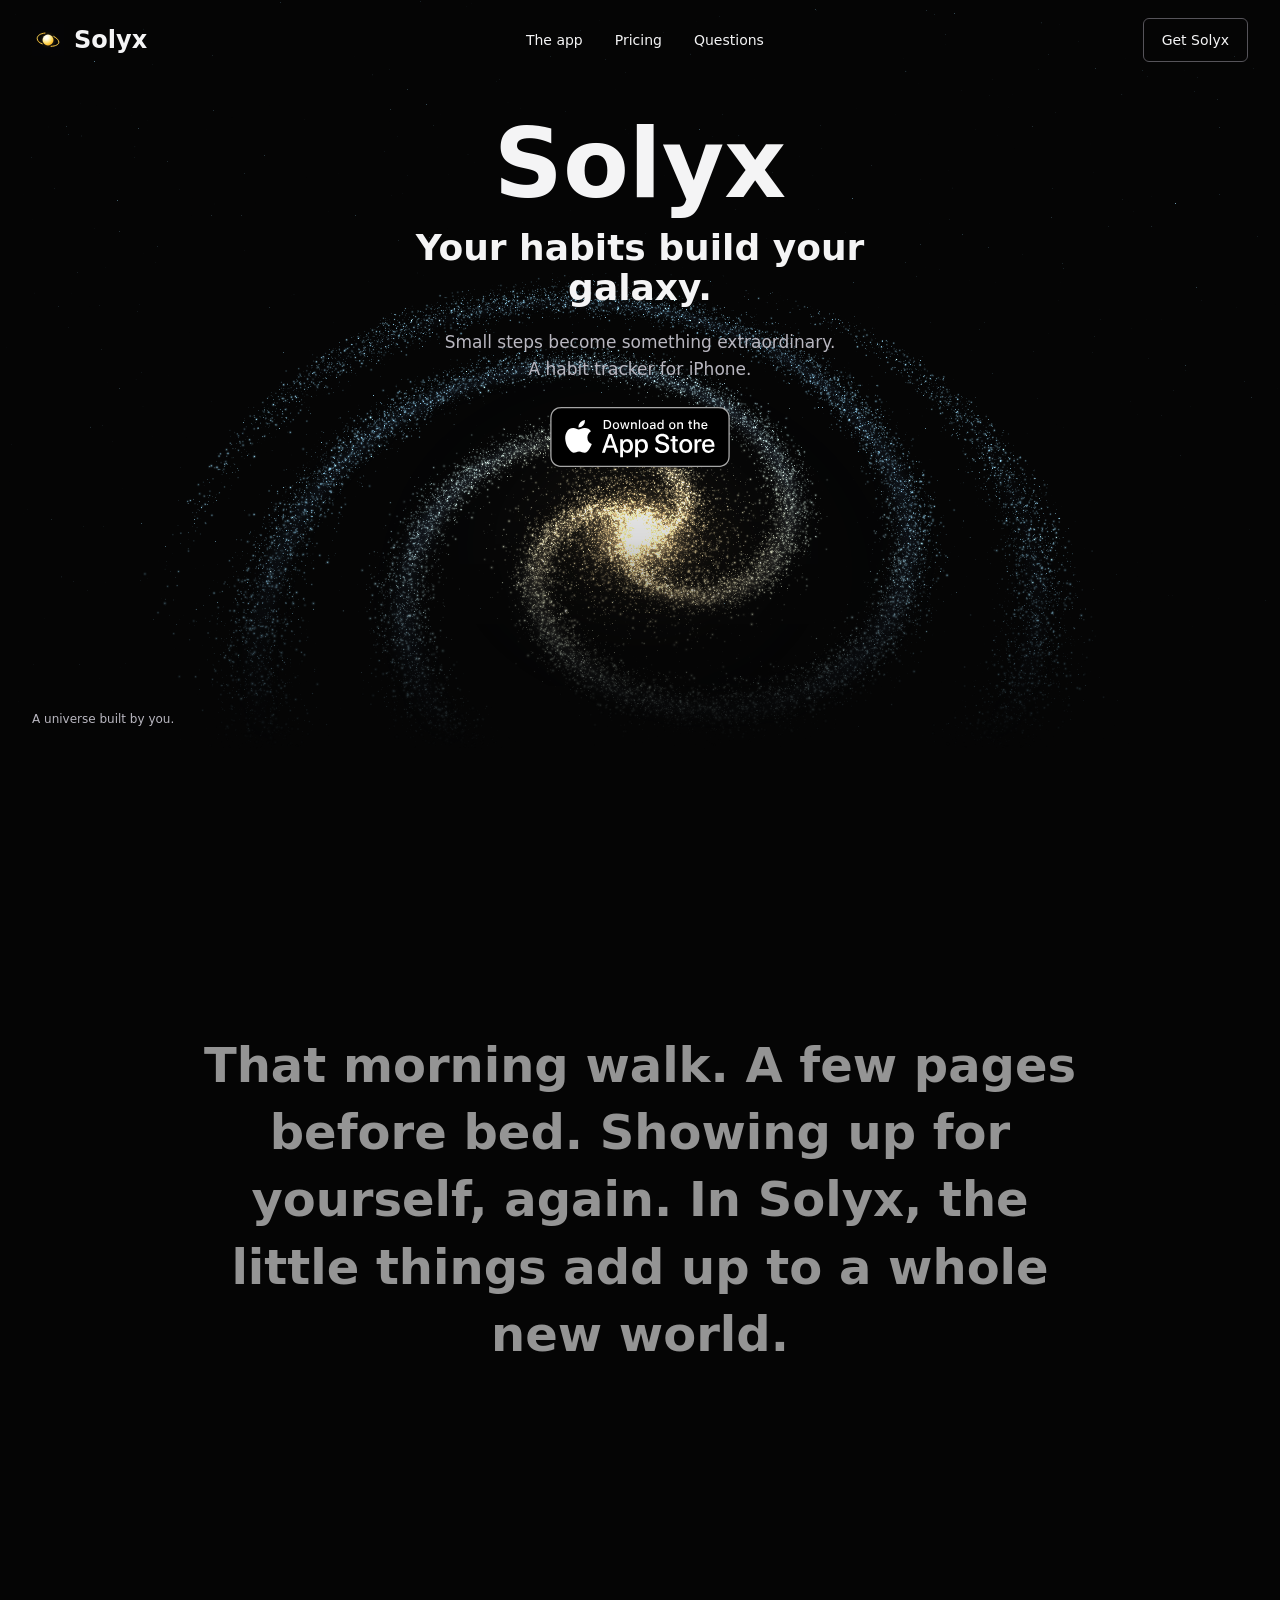
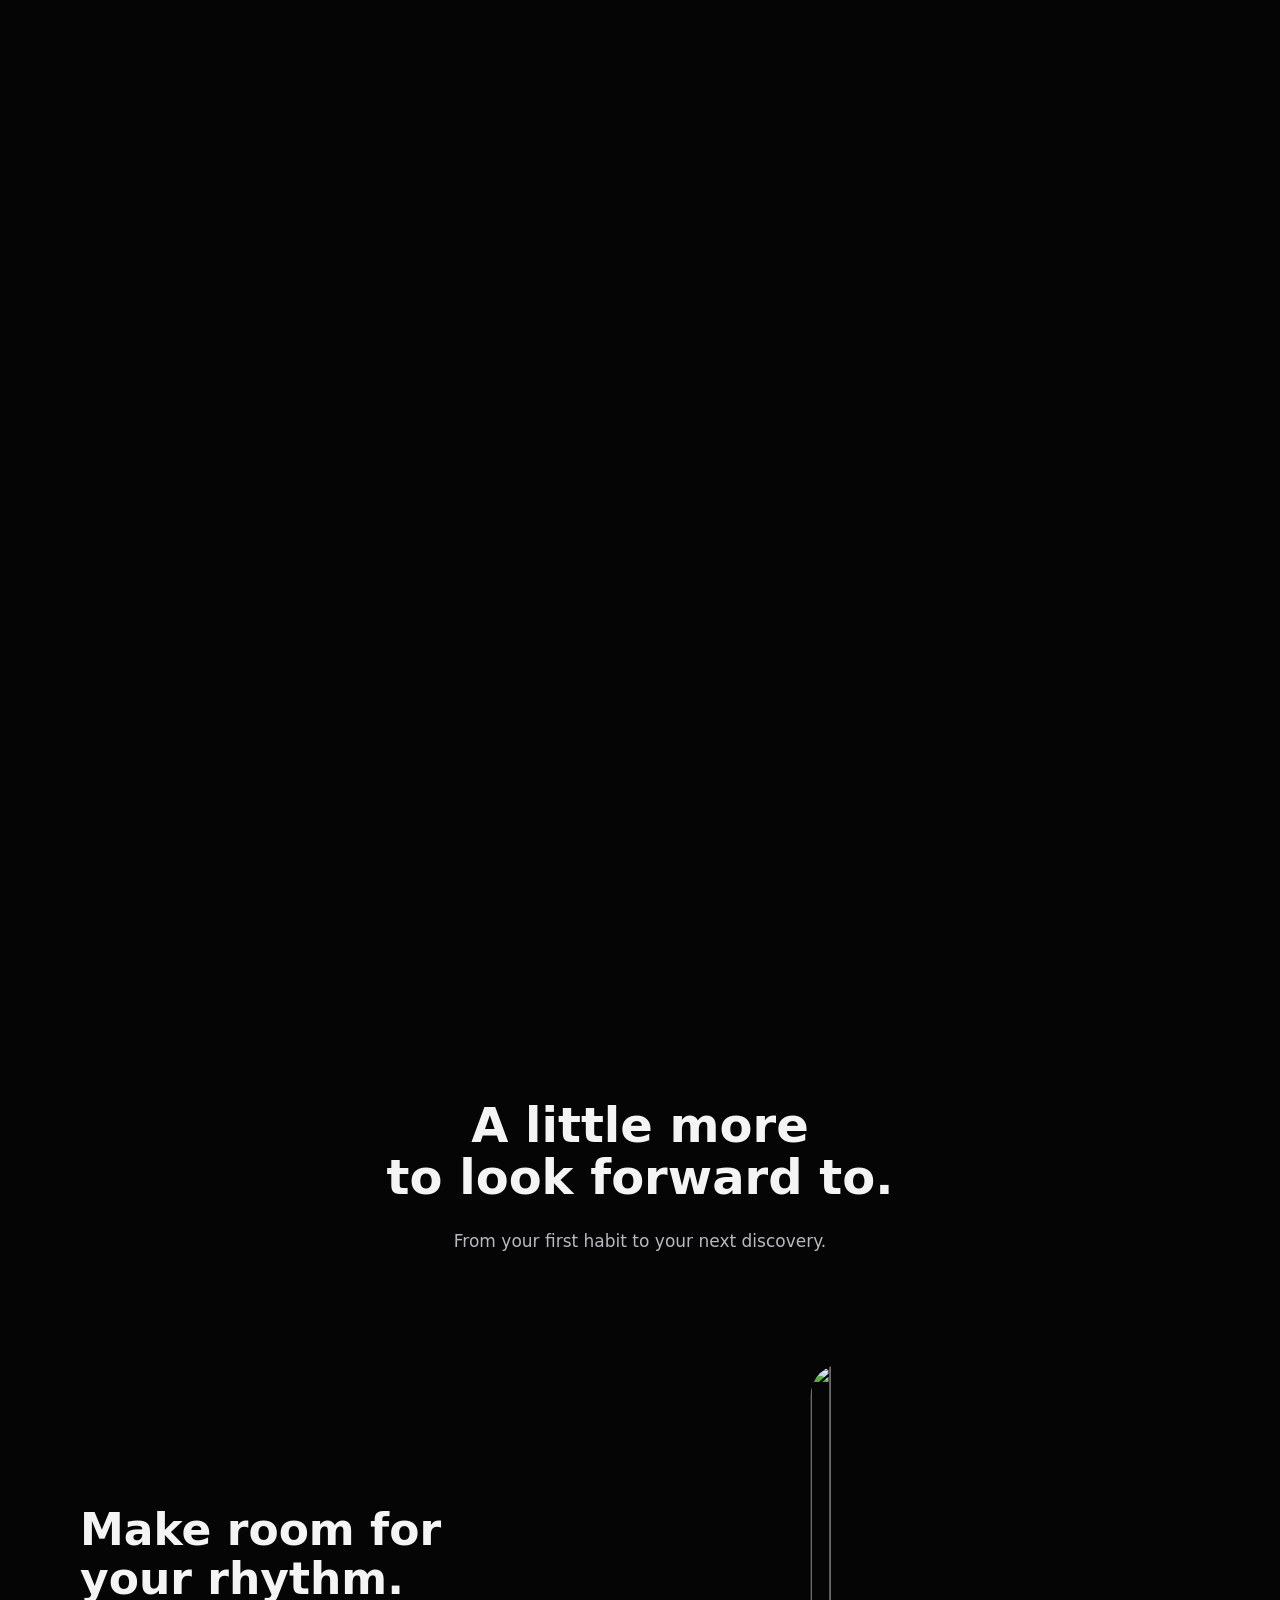
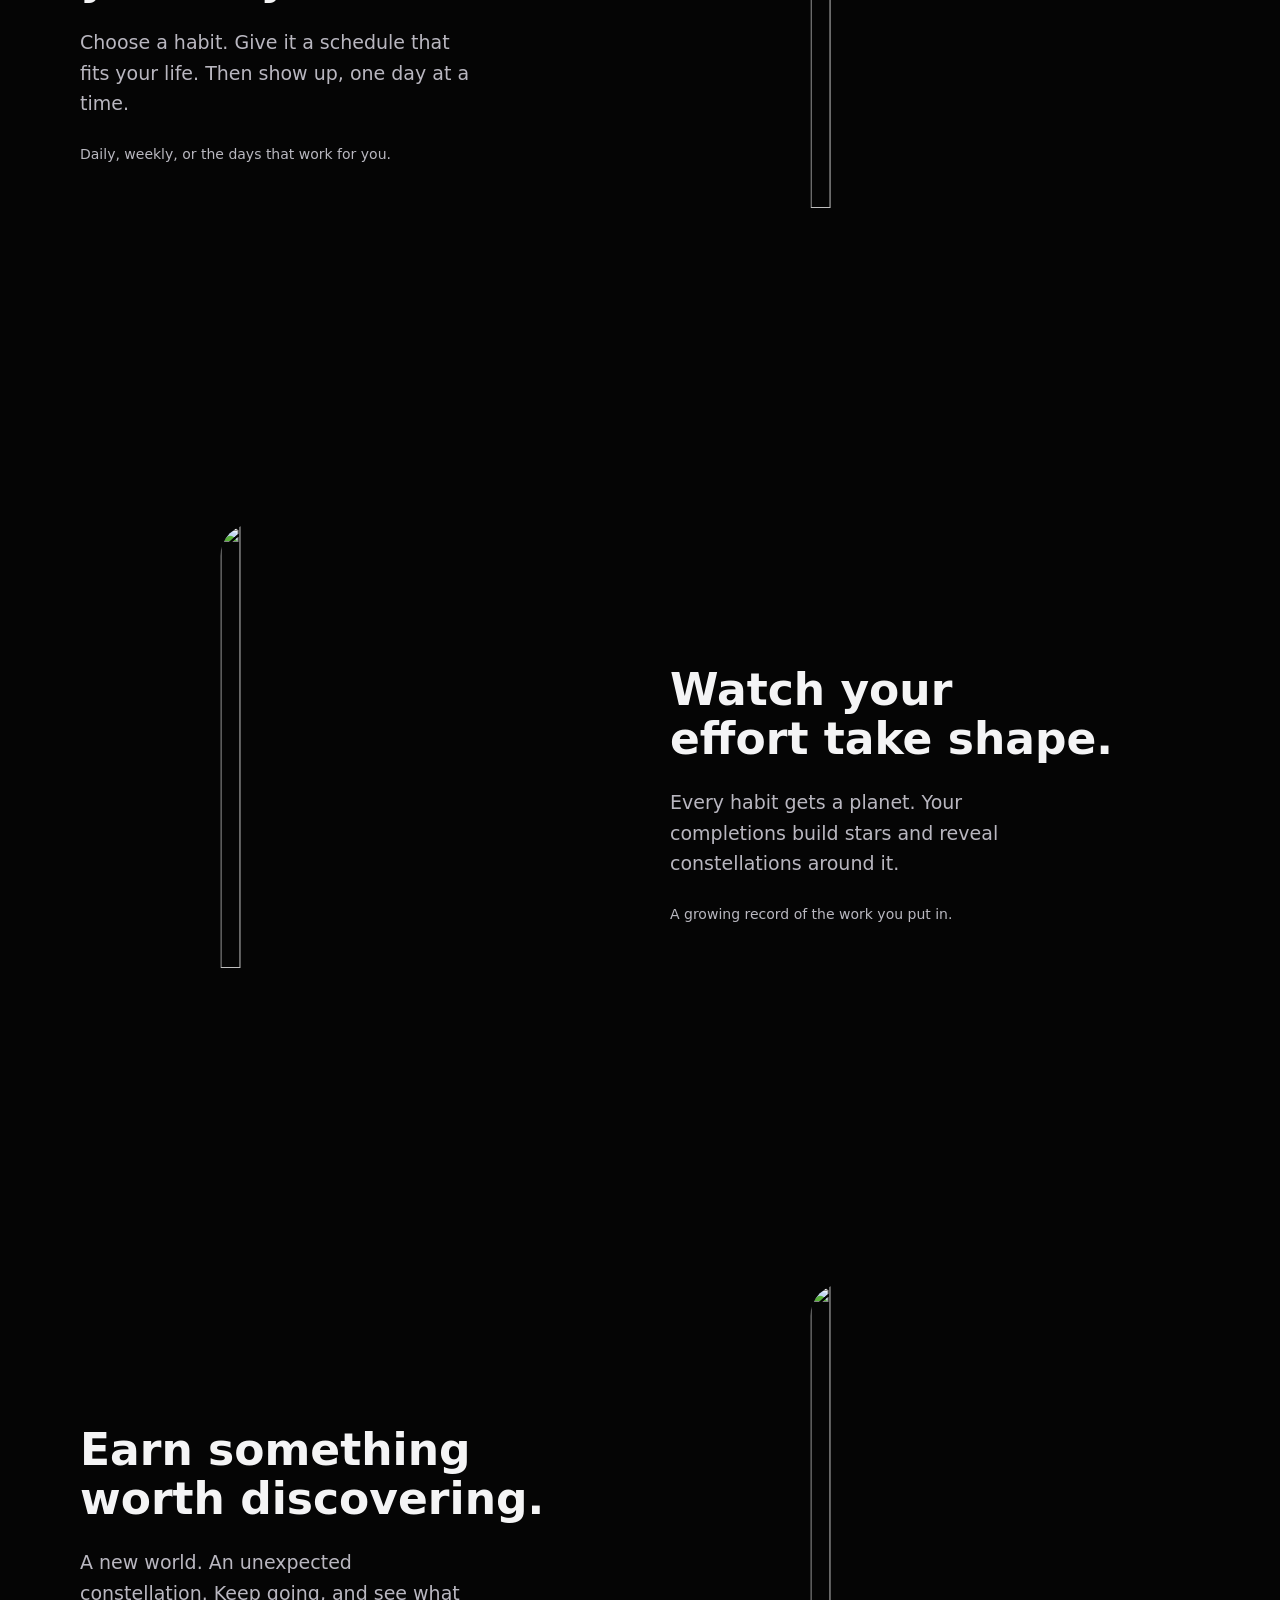
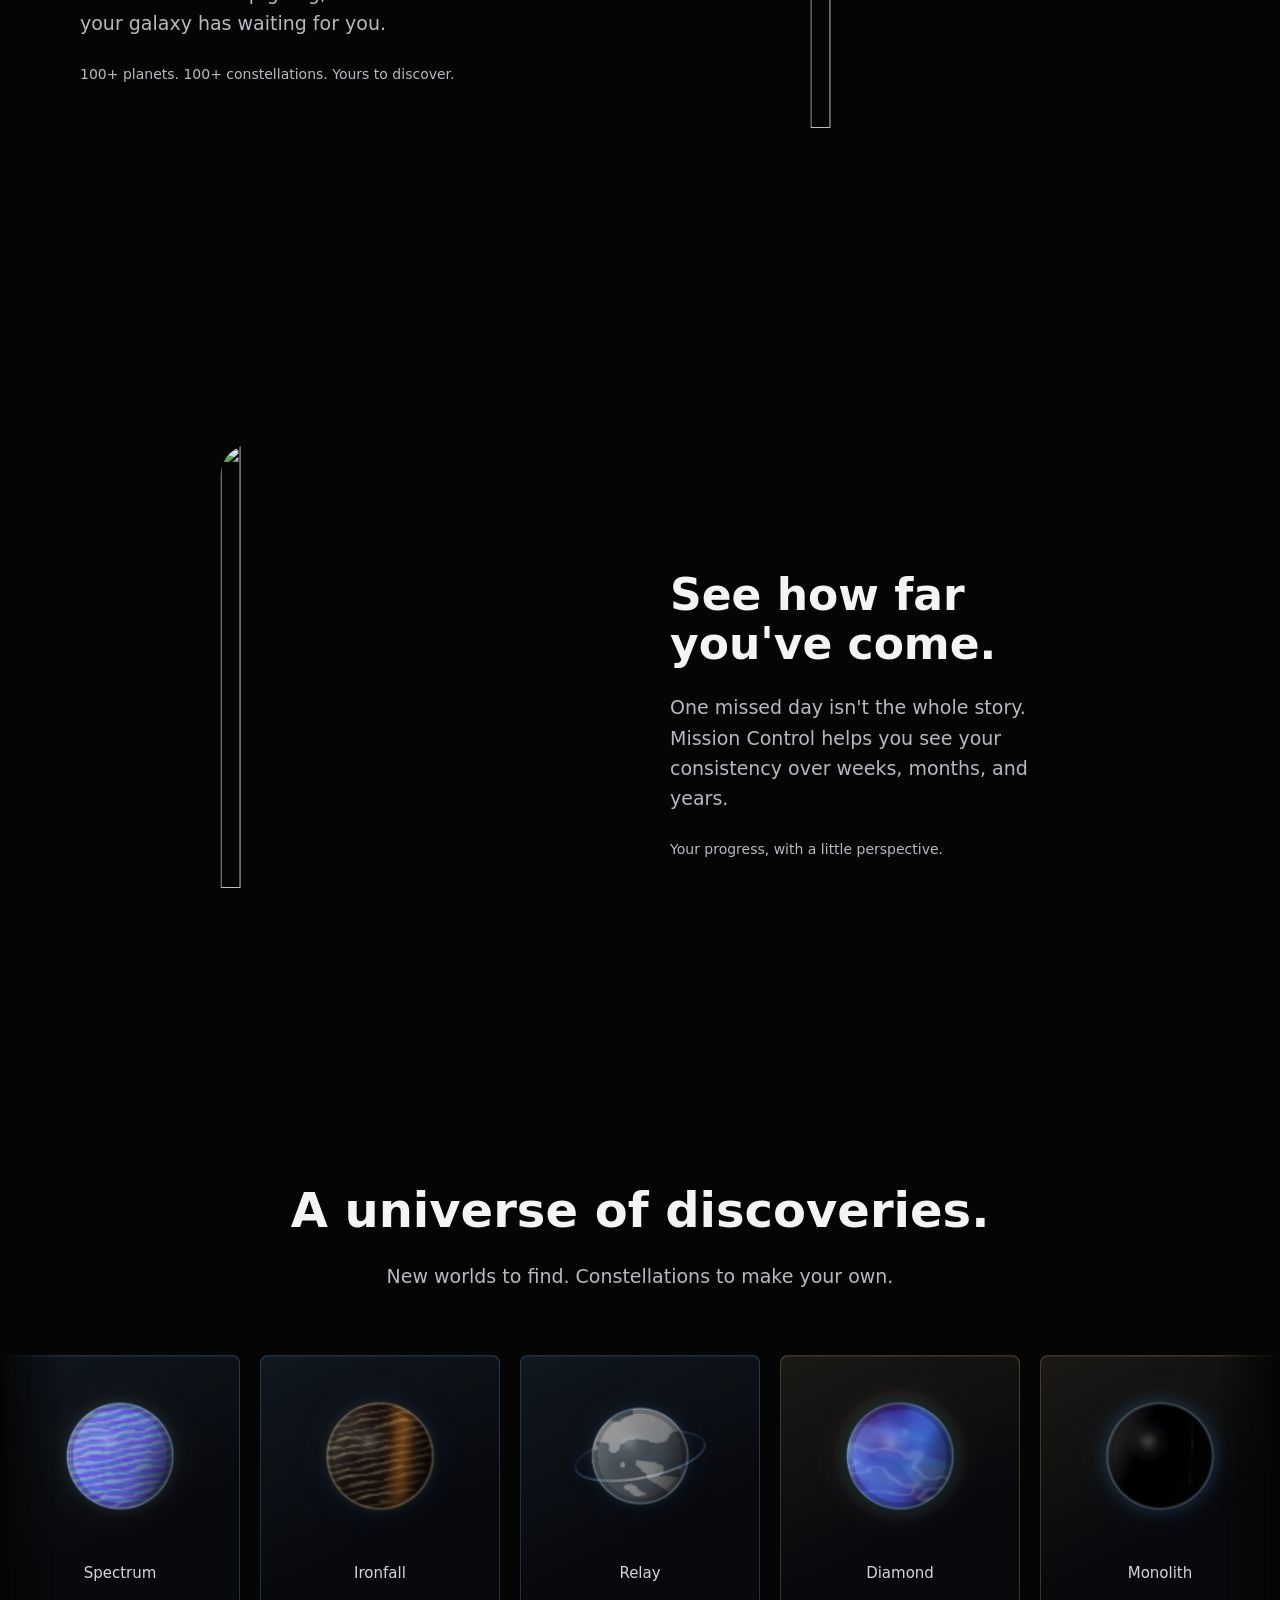
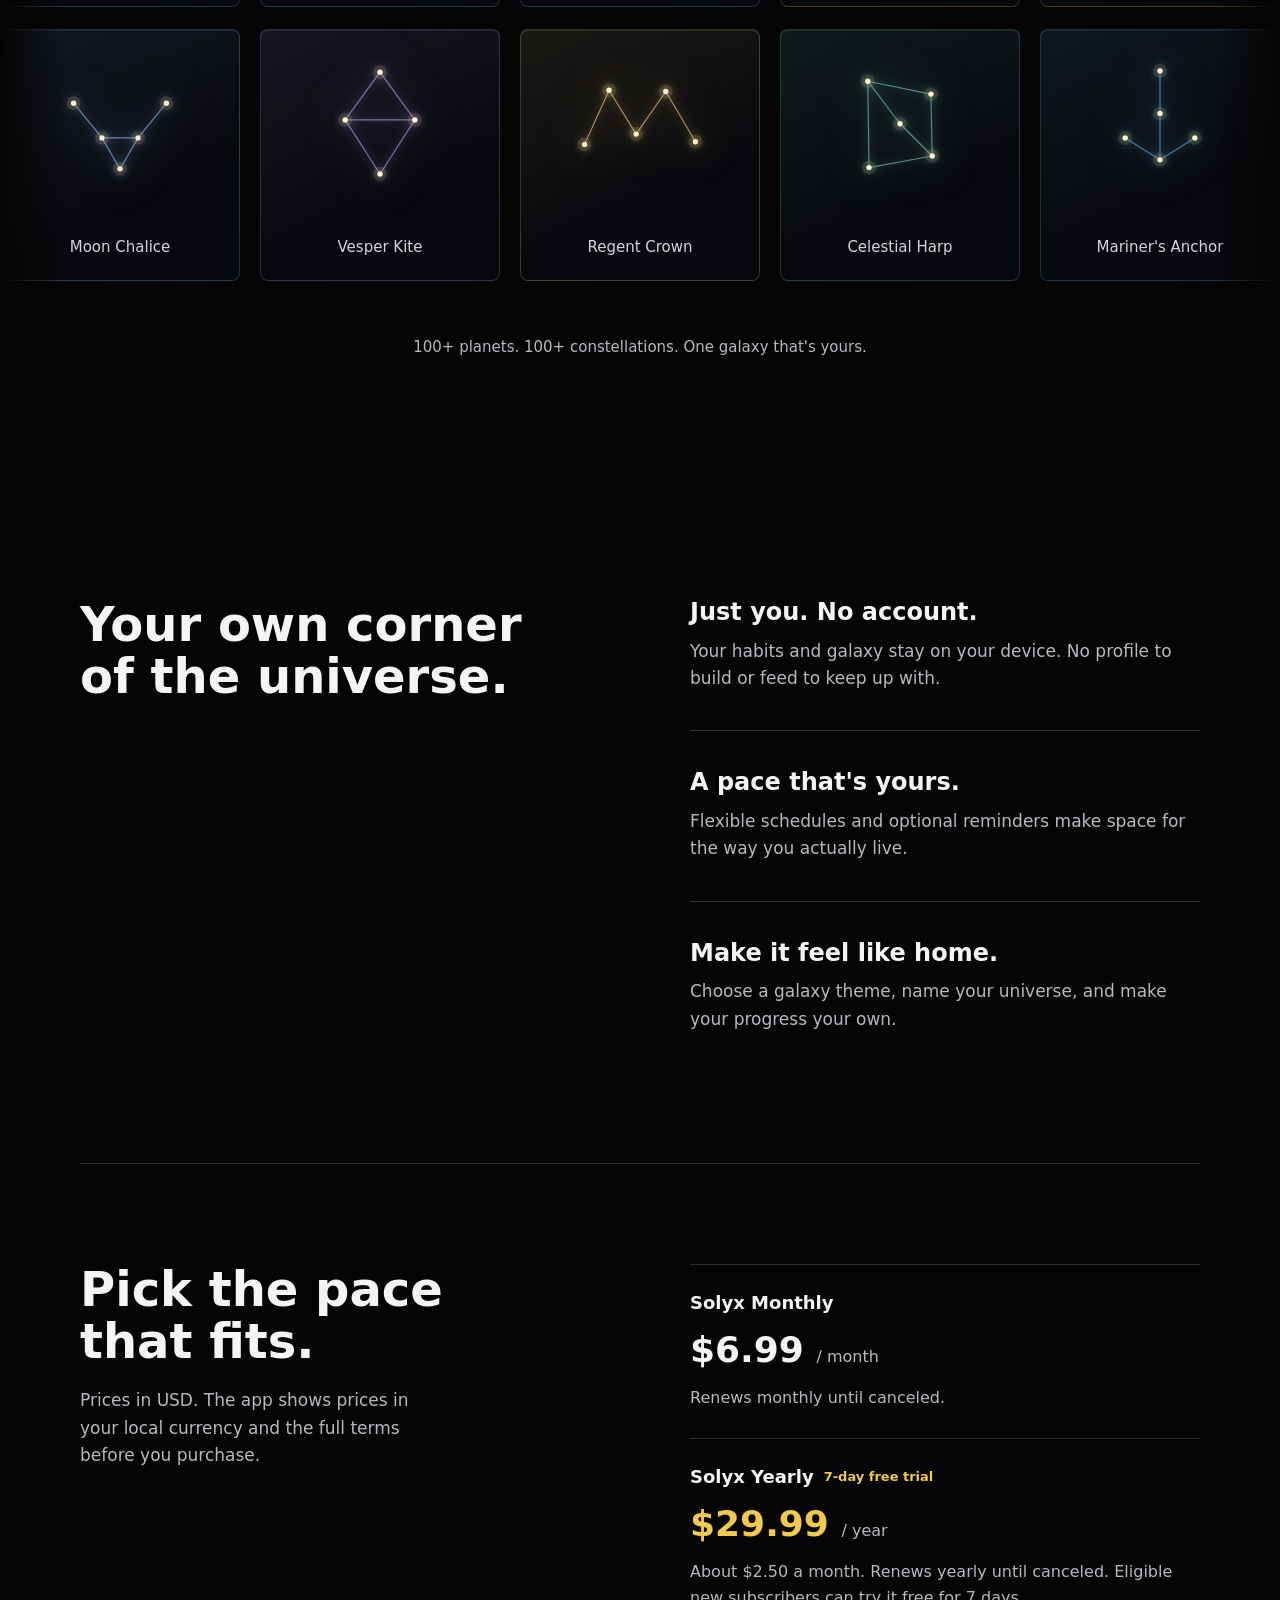
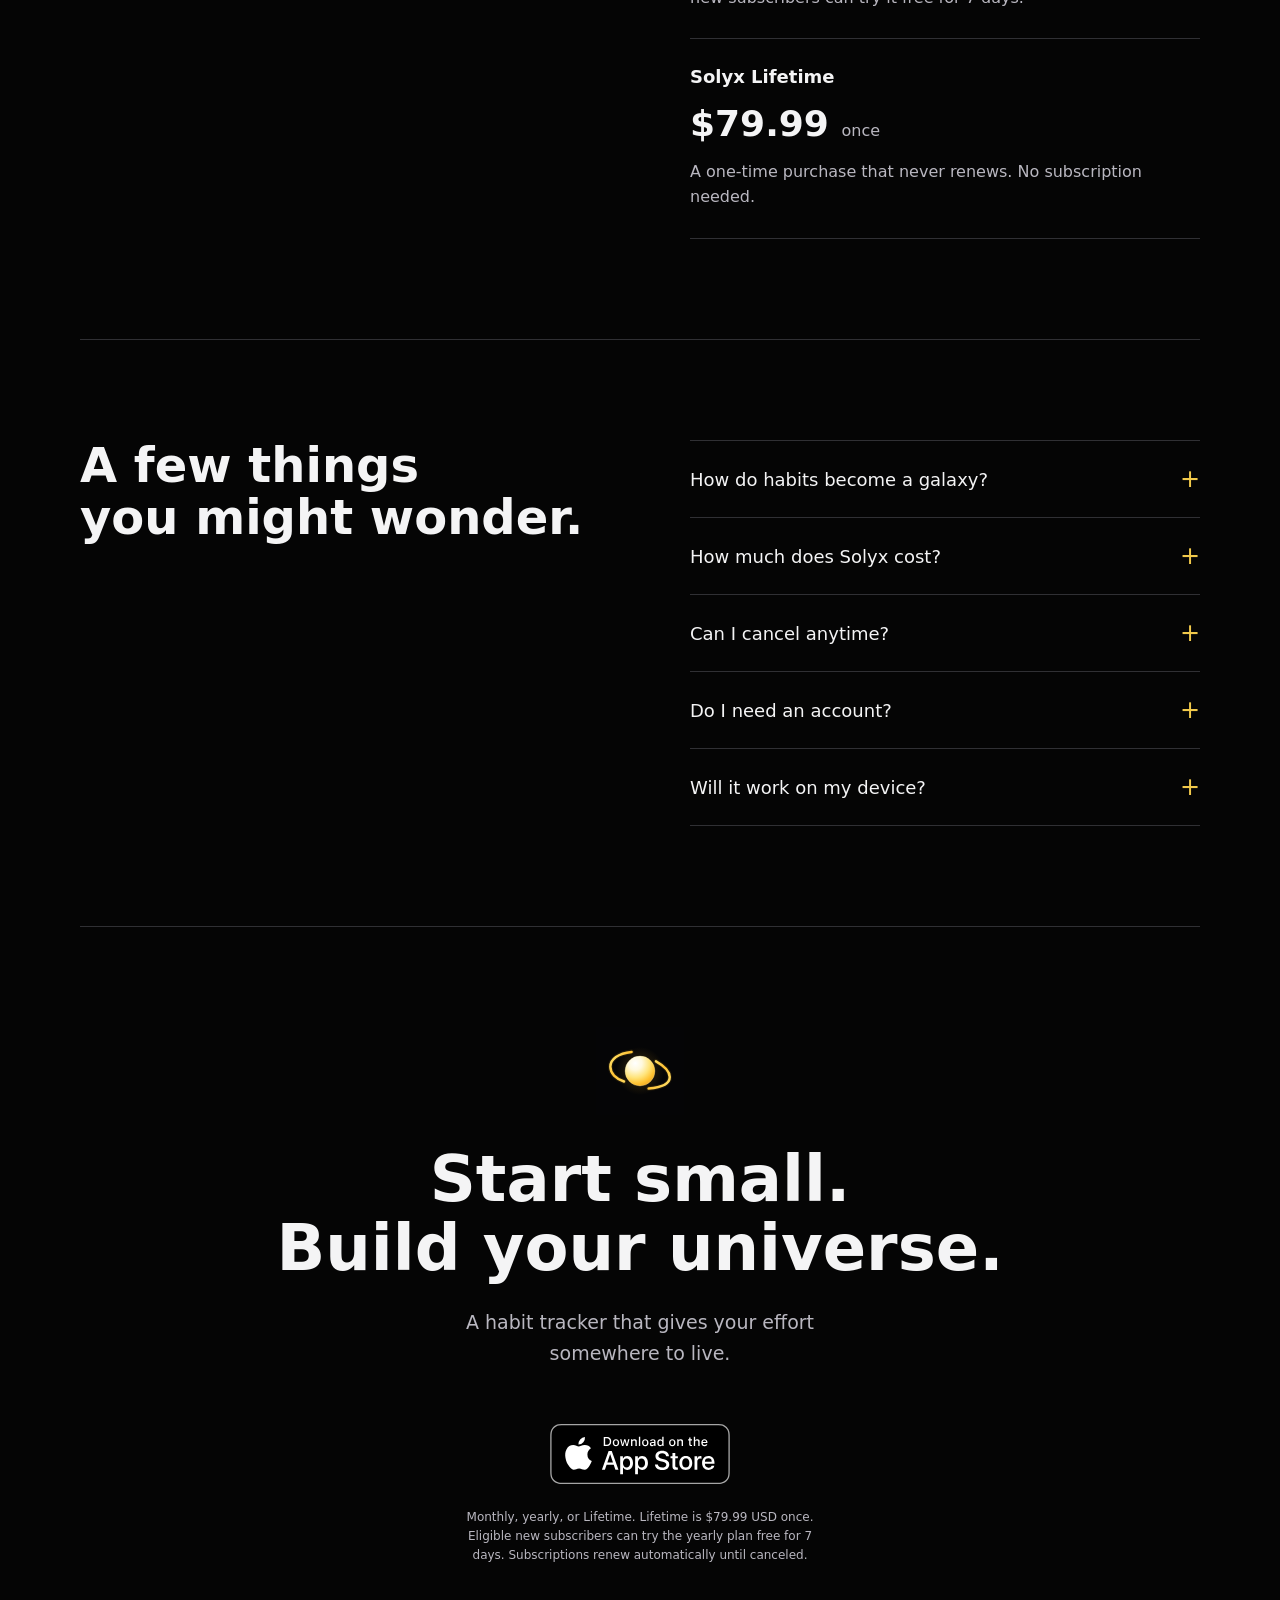
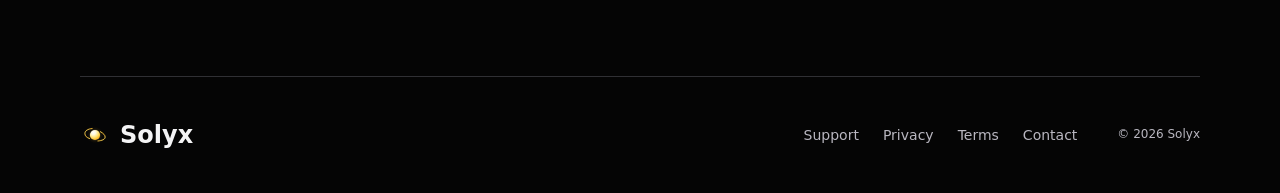
==== commit fd8bf045: "Add pricing, App Store banner, share card, and trim unused files - Pricing section for Solyx Monthly" ====
--- a/index.html
+++ b/index.html
@@ -7,30 +7,59 @@
     <meta name="theme-color" content="#050505" />
     <meta
       name="description"
-      content="Your habits build your galaxy. Solyx is a habit tracker for iPhone and iPad with 100+ planets and 100+ constellations to discover."
+      content="Your habits build your galaxy. Solyx is a habit tracker for iPhone with 100+ planets and 100+ constellations to discover."
     />
     <meta property="og:title" content="Solyx - Your habits build your galaxy." />
     <meta
       property="og:description"
-      content="Your habits build your galaxy. Discover 100+ planets and 100+ constellations with a habit tracker for iPhone and iPad."
+      content="Your habits build your galaxy. Discover 100+ planets and 100+ constellations with a habit tracker for iPhone."
     />
     <meta property="og:type" content="website" />
     <meta property="og:url" content="https://solyxapp.com/" />
     <meta
       property="og:image"
-      content="https://solyxapp.com/assets/solyx-app-icon.png"
+      content="https://solyxapp.com/assets/solyx-share-card.png"
     />
-    <meta property="og:image:width" content="1024" />
-    <meta property="og:image:height" content="1024" />
-    <meta property="og:image:alt" content="Solyx's golden sun and orbit app icon" />
-    <meta name="twitter:card" content="summary" />
+    <meta property="og:image:width" content="1200" />
+    <meta property="og:image:height" content="630" />
+    <meta property="og:image:alt" content="Solyx: Your habits build your galaxy. A golden spiral galaxy beside the App Store badge." />
+    <meta property="og:site_name" content="Solyx" />
+    <meta name="twitter:card" content="summary_large_image" />
     <title>Solyx - Your habits build your galaxy.</title>
+    <meta name="apple-itunes-app" content="app-id=6775335663" />
     <link rel="canonical" href="https://solyxapp.com/" />
+    <script type="application/ld+json">
+      {
+        "@context": "https://schema.org",
+        "@graph": [
+          {
+            "@type": "WebSite",
+            "name": "Solyx",
+            "url": "https://solyxapp.com/"
+          },
+          {
+            "@type": "MobileApplication",
+            "name": "Solyx",
+            "description": "A habit tracker for iPhone where your habits build your galaxy. Discover 100+ planets and 100+ constellations.",
+            "url": "https://solyxapp.com/",
+            "image": "https://solyxapp.com/assets/solyx-app-icon.png",
+            "applicationCategory": "HealthApplication",
+            "operatingSystem": "iOS 17 or later",
+            "installUrl": "https://apps.apple.com/us/app/solyx-habit-tracker/id6775335663",
+            "offers": [
+              { "@type": "Offer", "name": "Solyx Monthly", "price": "6.99", "priceCurrency": "USD" },
+              { "@type": "Offer", "name": "Solyx Yearly", "price": "29.99", "priceCurrency": "USD" },
+              { "@type": "Offer", "name": "Solyx Lifetime", "price": "79.99", "priceCurrency": "USD" }
+            ]
+          }
+        ]
+      }
+    </script>
     <link rel="icon" href="./assets/solyx-app-icon.svg" type="image/svg+xml" />
     <link rel="icon" href="./assets/favicon-32.png" type="image/png" sizes="32x32" />
     <link rel="apple-touch-icon" href="./assets/apple-touch-icon.png" sizes="180x180" />
     <link rel="modulepreload" href="./assets/galaxy-scene.js?v=20261003" />
-    <link rel="stylesheet" href="./styles.css?v=20261015" />
+    <link rel="stylesheet" href="./styles.css?v=20261102" />
     <script src="./site.js?v=20261015" defer></script>
     <script type="module" src="./assets/collection.js?v=20261015"></script>
     <script type="module" src="./assets/galaxy-scene.js?v=20261003"></script>
@@ -48,7 +77,7 @@
         /><span>Solyx</span></a
       >
       <nav aria-label="Main navigation">
-        <a href="#inside">The app</a><a href="#questions">Questions</a>
+        <a href="#inside">The app</a><a href="#plans">Pricing</a><a href="#questions">Questions</a>
       </nav>
       <a class="nav-download" href="https://apps.apple.com/us/app/solyx-habit-tracker/id6775335663">Get Solyx</a>
     </header>
@@ -63,12 +92,11 @@
           <p class="hero-statement">Your habits build your galaxy.</p>
           <p class="hero-description">
             Small steps become something extraordinary.<br />A habit tracker for
-            iPhone and iPad.
+            iPhone.
           </p>
           <a class="app-store-download" href="https://apps.apple.com/us/app/solyx-habit-tracker/id6775335663" aria-label="Download Solyx on the App Store">
             <img src="./assets/app-store-badge.svg" alt="Download on the App Store" width="180" height="60" />
           </a>
-          <p class="availability">Now on the App Store</p>
         </div>
         <div class="hero-bottom">
           <span>A universe built by you.</span>
@@ -227,6 +255,29 @@
           </div>
         </div>
       </section>
+      <section class="plans section-shell" id="plans" aria-labelledby="plans-title">
+        <div class="plans-heading">
+          <h2 id="plans-title">Pick the pace<br />that fits.</h2>
+          <p>Prices in USD. The app shows prices in your local currency and the full terms before you purchase.</p>
+        </div>
+        <ul class="plan-list">
+          <li class="plan">
+            <h3>Solyx Monthly</h3>
+            <p class="plan-price">$6.99 <span>/ month</span></p>
+            <p>Renews monthly until canceled.</p>
+          </li>
+          <li class="plan plan-featured">
+            <h3>Solyx Yearly <span class="plan-tag">7-day free trial</span></h3>
+            <p class="plan-price">$29.99 <span>/ year</span></p>
+            <p>About $2.50 a month. Renews yearly until canceled. Eligible new subscribers can try it free for 7 days.</p>
+          </li>
+          <li class="plan">
+            <h3>Solyx Lifetime</h3>
+            <p class="plan-price">$79.99 <span>once</span></p>
+            <p>A one-time purchase that never renews. No subscription needed.</p>
+          </li>
+        </ul>
+      </section>
       <section
         class="questions section-shell"
         id="questions"
@@ -235,10 +286,6 @@
         <h2 id="questions-title">A few things<br />you might wonder.</h2>
         <div class="faq-list">
           <details>
-            <summary>When can I download Solyx?</summary>
-            <p>Solyx is available now on the App Store for iPhone and iPad. Download it using the button on this page.</p>
-          </details>
-          <details>
             <summary>How do habits become a galaxy?</summary>
             <p>
               Each habit receives a planet. Logging completions builds stars,
@@ -247,11 +294,12 @@
             </p>
           </details>
           <details>
-            <summary>Is Solyx free?</summary>
+            <summary>How much does Solyx cost?</summary>
             <p>
               Choose a monthly or yearly subscription, or Lifetime access with
-              a one-time purchase of $79.99 USD. The app shows prices in your
-              local currency and the full terms before you purchase.
+              a one-time purchase of $79.99 USD. Solyx Monthly is $6.99 USD a
+              month and Solyx Yearly is $29.99 USD a year. The app shows prices
+              in your local currency and the full terms before you purchase.
             </p>
             <p>
               Eligible new subscribers can try the yearly plan free for 7 days.
@@ -261,6 +309,15 @@
             </p>
           </details>
           <details>
+            <summary>Can I cancel anytime?</summary>
+            <p>
+              Yes. You can manage or cancel a subscription from your Apple
+              Account subscription settings, and you keep access until the end
+              of the period you paid for. Lifetime never renews, so there is
+              nothing to cancel.
+            </p>
+          </details>
+          <details>
             <summary>Do I need an account?</summary>
             <p>
               No. Your habits and galaxy are stored on your device. Apple
@@ -272,8 +329,8 @@
           <details>
             <summary>Will it work on my device?</summary>
             <p>
-              Solyx is built for iPhone and iPad running iOS or iPadOS 17 or
-              later. An Android version has not been announced.
+              Solyx is built for iPhone running iOS 17 or later. An Android
+              version has not been announced.
             </p>
           </details>
         </div>
@@ -299,9 +356,9 @@
           </a>
         </div>
         <p class="subscription-note">
-          Monthly, yearly, or Lifetime. Lifetime is $79.99 USD once, with local
-          pricing shown in the app. Eligible new subscribers can try the yearly
-          plan free for 7 days. Subscriptions renew automatically until canceled.
+          Monthly, yearly, or Lifetime. Lifetime is $79.99 USD once. Eligible
+          new subscribers can try the yearly plan free for 7 days. Subscriptions
+          renew automatically until canceled.
         </p>
       </section>
     </main>
--- a/styles.css
+++ b/styles.css
@@ -272,11 +272,6 @@
 .hero .button {
   margin-top: 24px;
 }
-.availability {
-  font-size: 12px;
-  margin-top: 12px;
-  color: var(--muted);
-}
 .hero-bottom {
   position: absolute;
   inset: auto 32px 24px;
@@ -448,6 +443,61 @@
   color: var(--muted);
   font-size: 17px;
 }
+.plans {
+  border-top: 1px solid var(--line);
+  padding-block: 100px;
+  display: grid;
+  grid-template-columns: 1fr 1fr;
+  gap: 100px;
+}
+.plans-heading p {
+  color: var(--muted);
+  font-size: 17px;
+  margin-top: 20px;
+  max-width: 34ch;
+}
+.plan-list {
+  list-style: none;
+  margin: 0;
+  padding: 0;
+}
+.plan {
+  padding-block: 28px;
+  border-bottom: 1px solid var(--line);
+}
+.plan:first-child {
+  border-top: 1px solid var(--line);
+}
+.plan h3 {
+  display: flex;
+  flex-wrap: wrap;
+  align-items: center;
+  gap: 10px;
+  font-size: 18px;
+}
+.plan-tag {
+  font-size: 13px;
+  color: var(--gold);
+}
+.plan-price {
+  font-size: 36px;
+  font-weight: 600;
+  margin-top: 8px;
+}
+.plan-price span {
+  font-size: 16px;
+  font-weight: 400;
+  color: var(--muted);
+}
+.plan-featured .plan-price {
+  color: var(--gold);
+}
+.plan > p:last-child {
+  color: var(--muted);
+  font-size: 16px;
+  margin-top: 6px;
+  max-width: 48ch;
+}
 .questions {
   border-top: 1px solid var(--line);
   padding-block: 100px;
@@ -692,6 +742,7 @@
     font-size: 36px;
   }
   .personal,
+  .plans,
   .questions {
     gap: 48px;
   }
@@ -851,9 +902,19 @@
     margin-top: 28px;
     padding-top: 28px;
   }
+  .plans,
   .questions {
     display: block;
     padding-block: 70px;
+  }
+  .plans h2 {
+    font-size: 40px;
+  }
+  .plan-list {
+    margin-top: 36px;
+  }
+  .plan-price {
+    font-size: 32px;
   }
   .questions h2 {
     font-size: 40px;
@@ -928,6 +989,7 @@
   .intro h2,
   .tour-heading h2,
   .personal h2,
+  .plans h2,
   .questions h2 {
     font-size: 36px;
   }
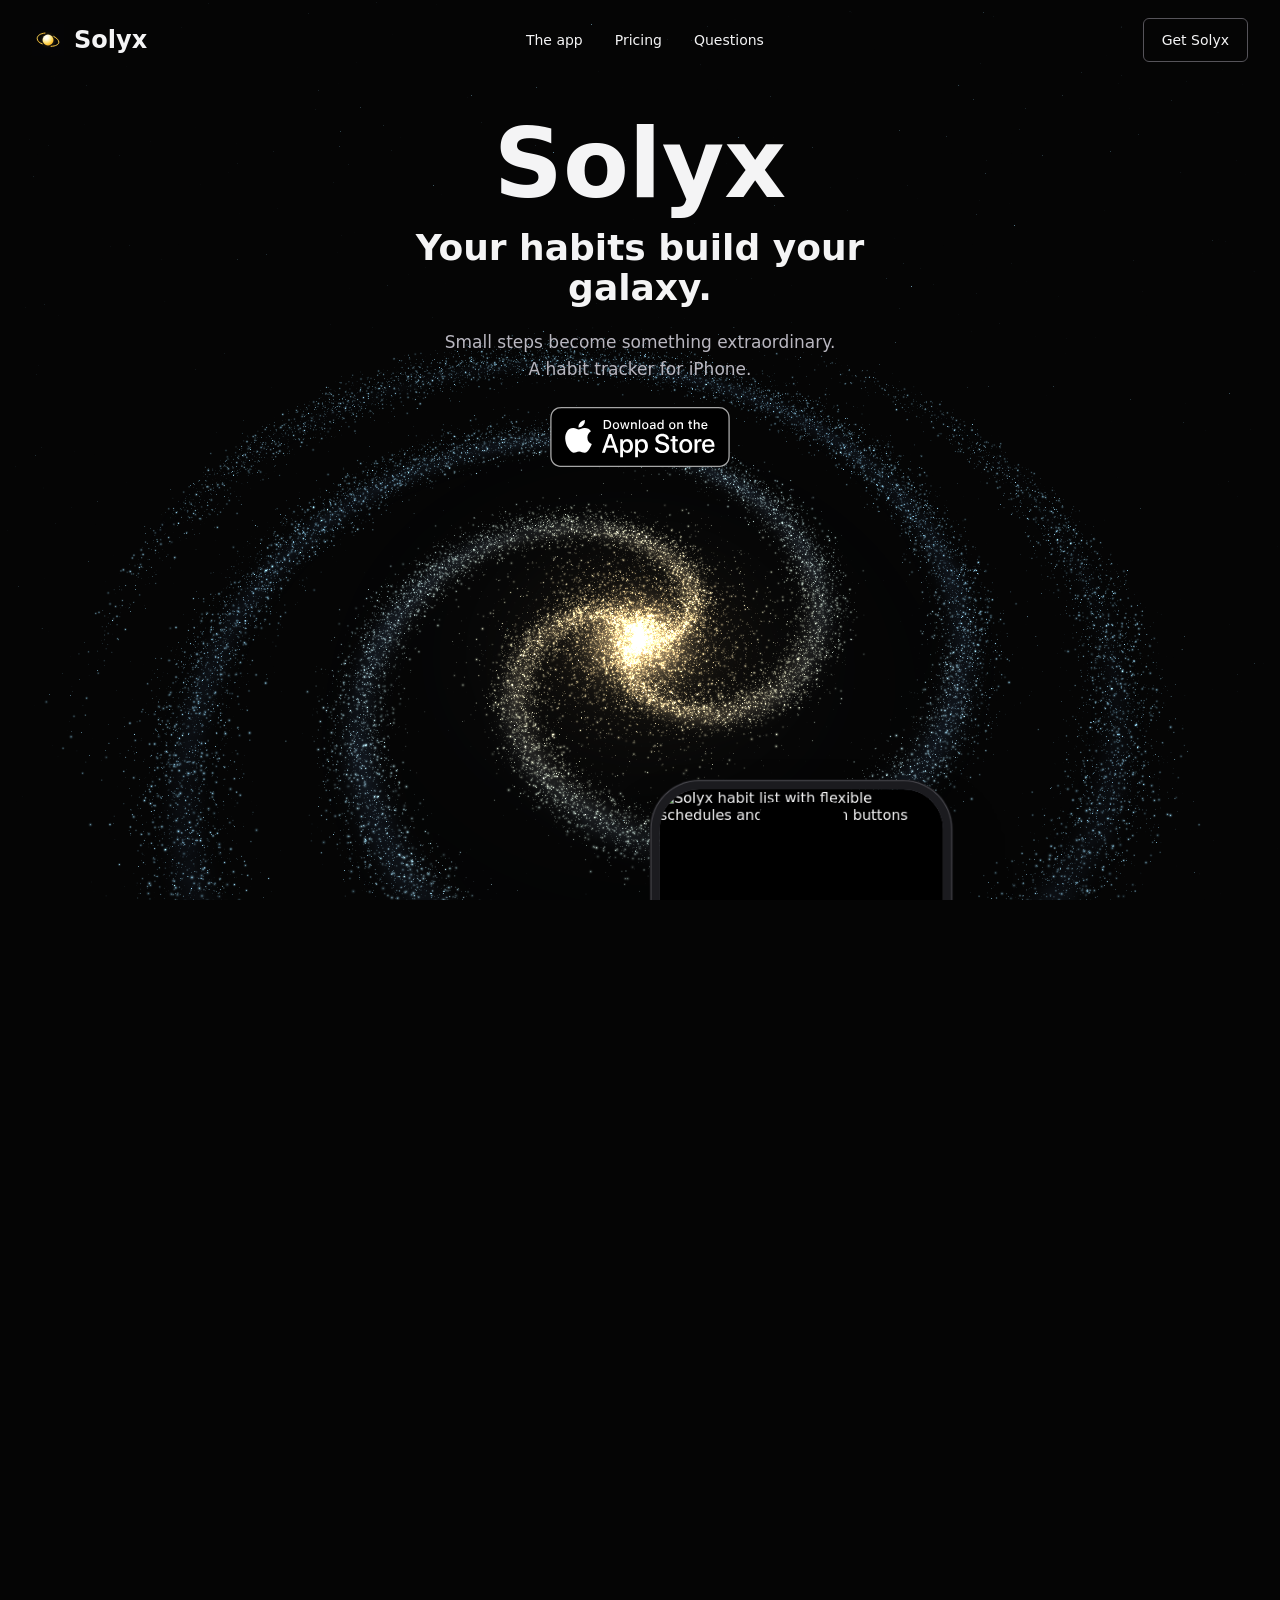
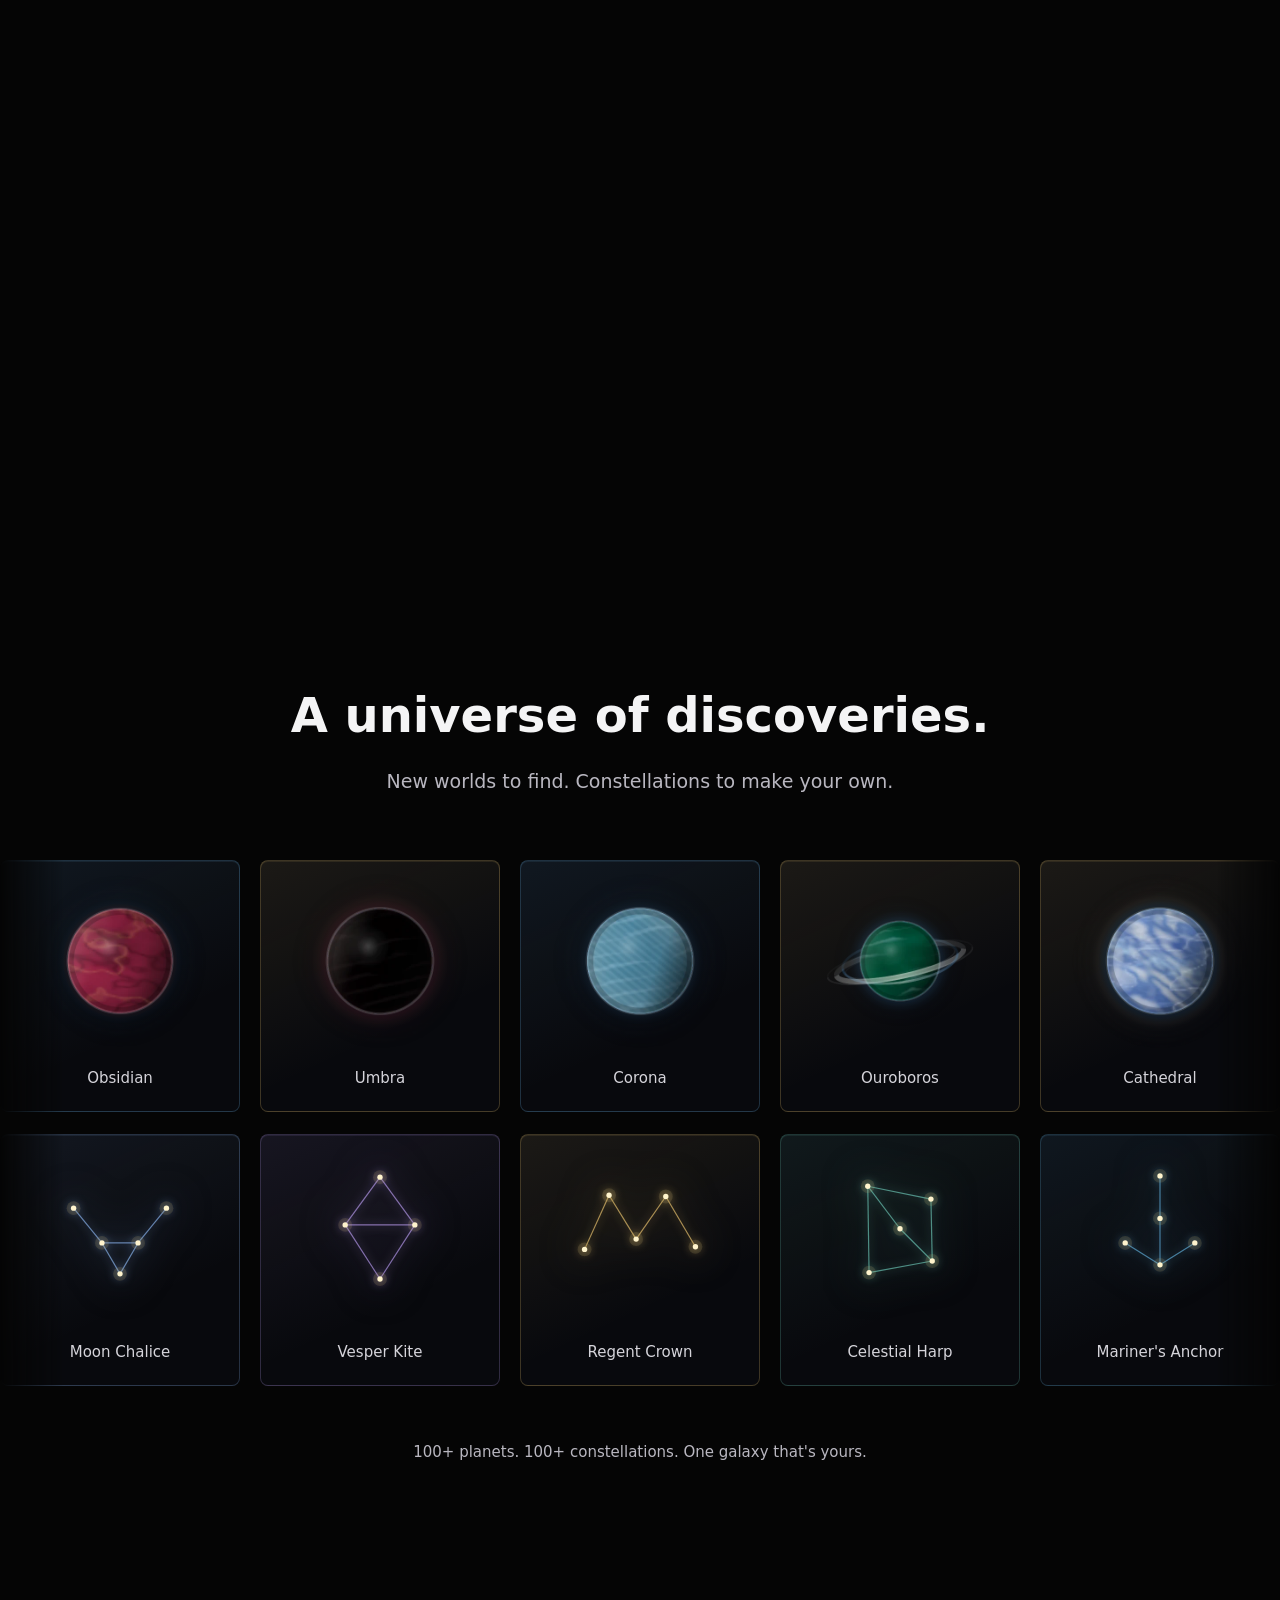
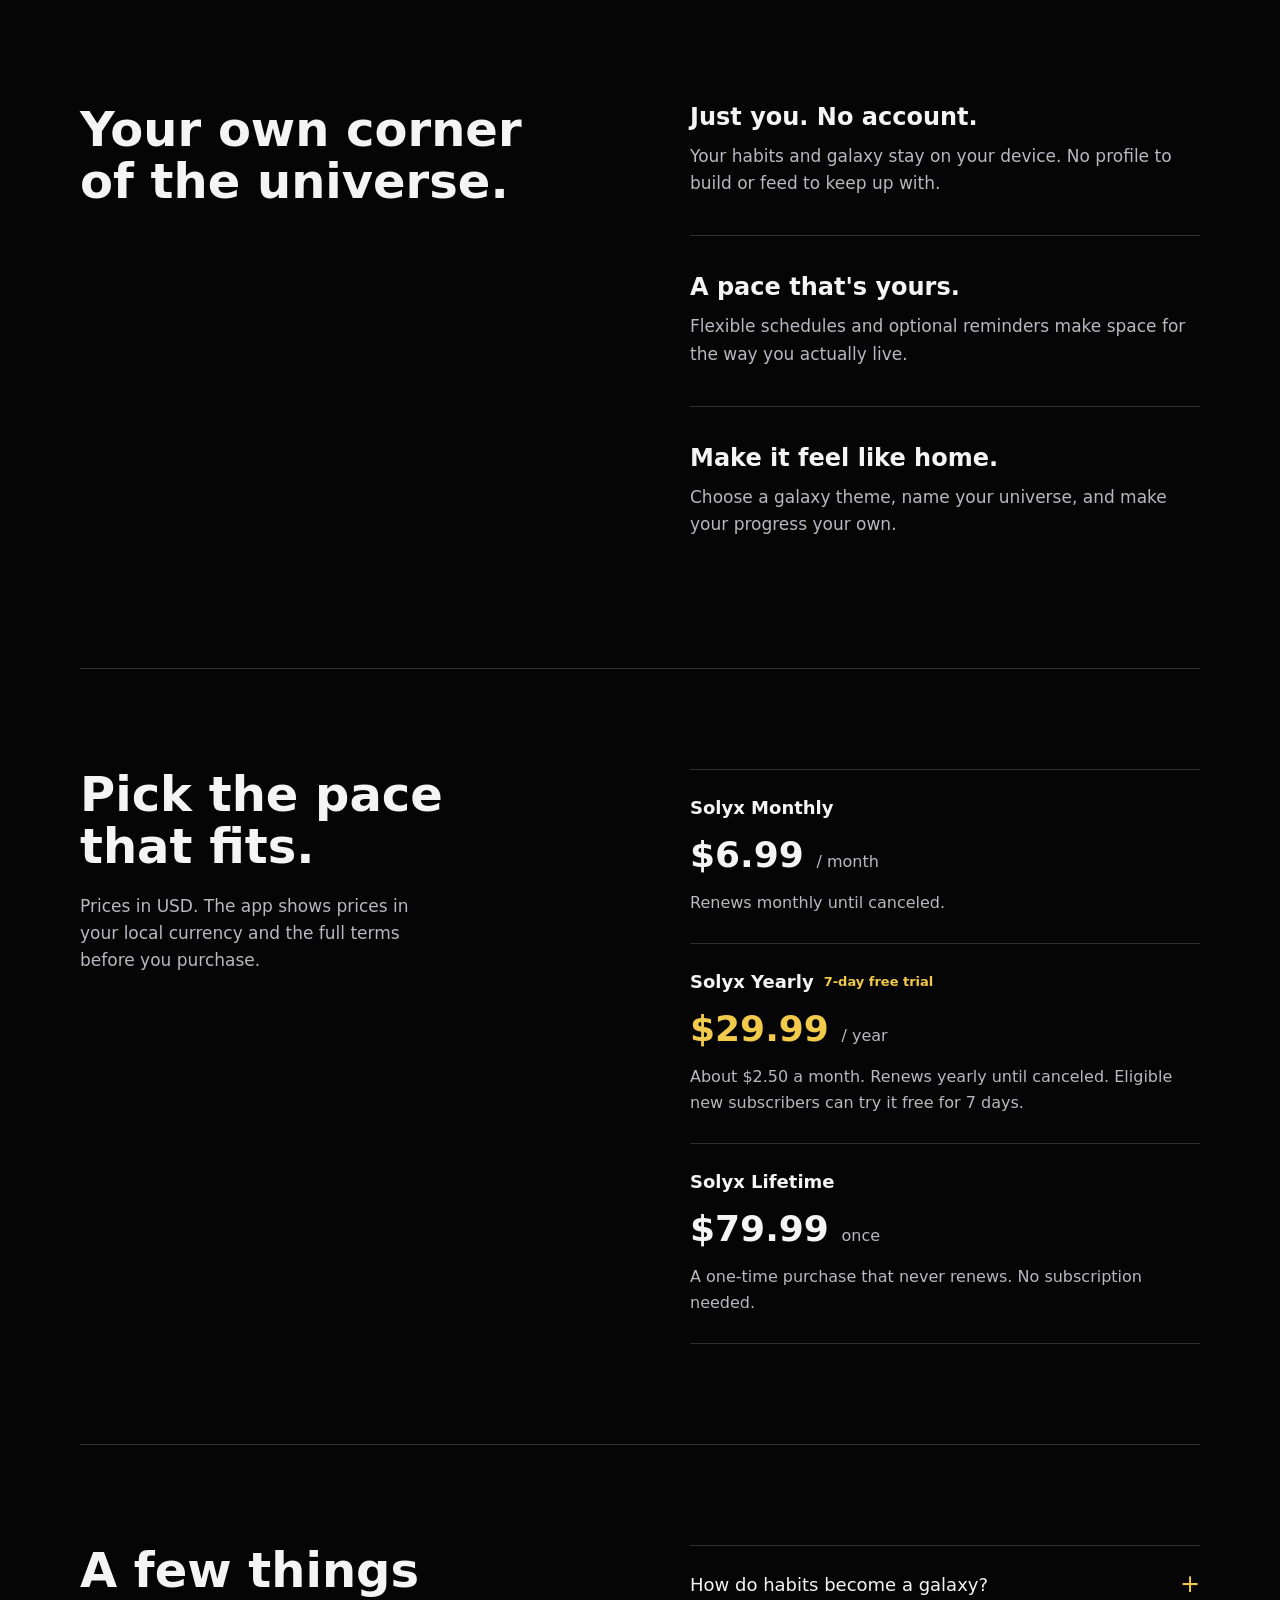
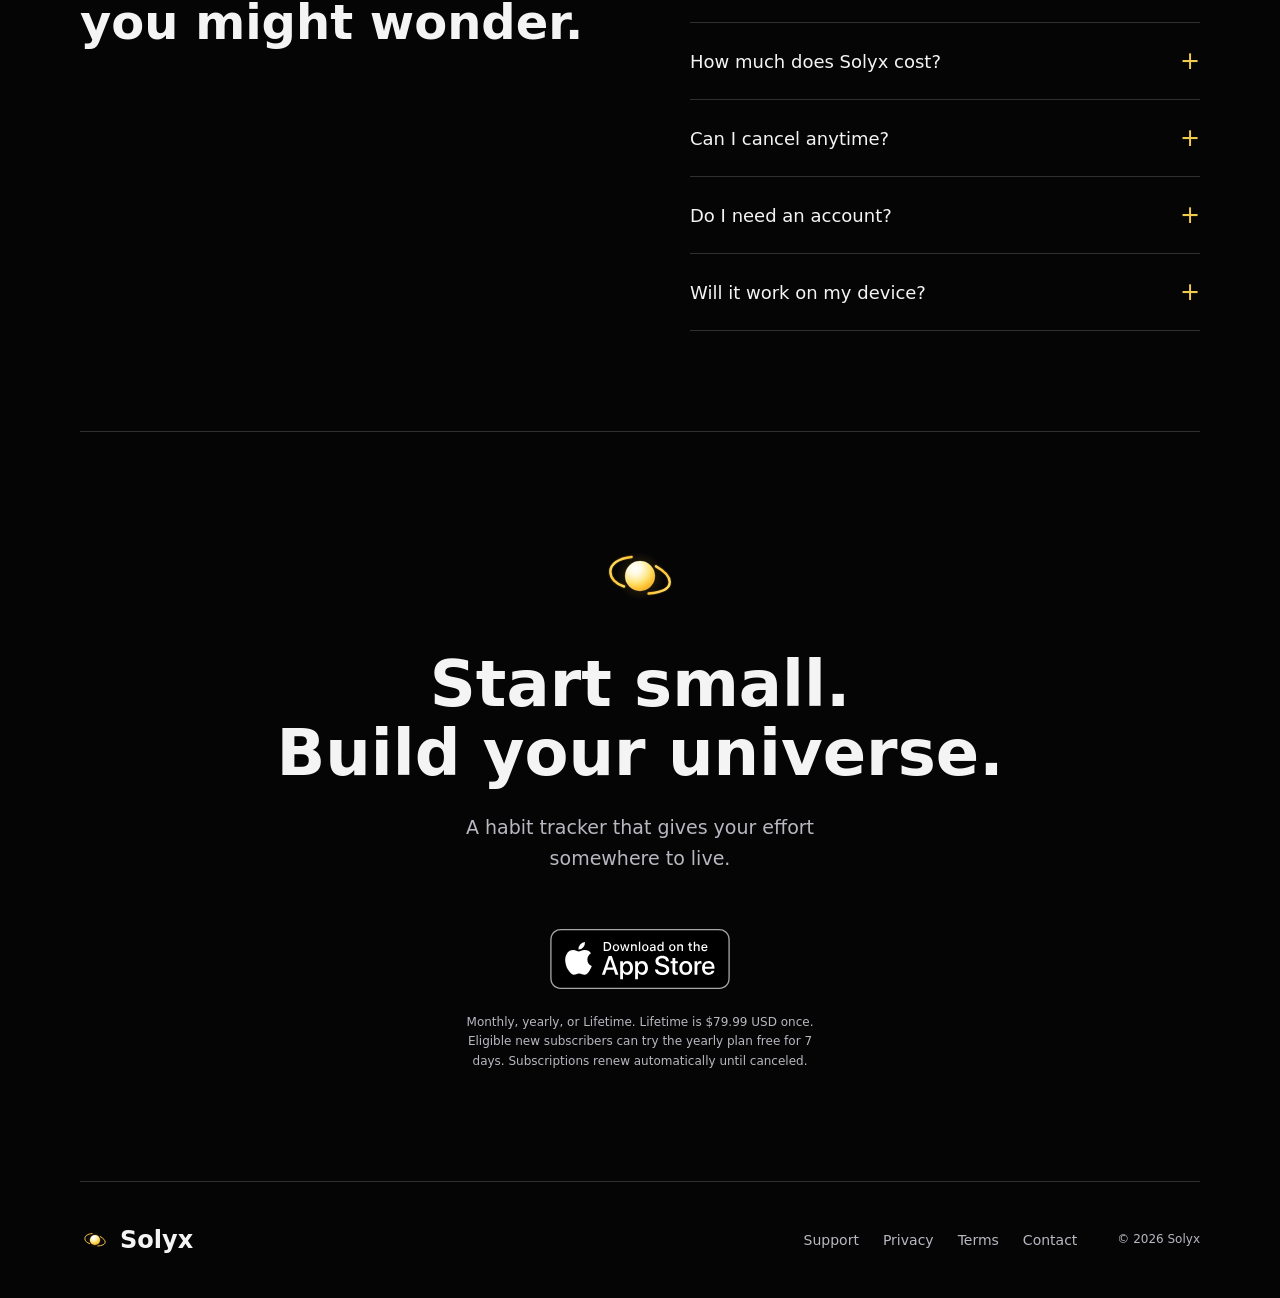
==== commit e88f1d62: "Redesign the opening: the phone rises out of the galaxy - Galaxy, hero, and app tour share one pinne" ====
--- a/index.html
+++ b/index.html
@@ -58,12 +58,11 @@
     <link rel="icon" href="./assets/solyx-app-icon.svg" type="image/svg+xml" />
     <link rel="icon" href="./assets/favicon-32.png" type="image/png" sizes="32x32" />
     <link rel="apple-touch-icon" href="./assets/apple-touch-icon.png" sizes="180x180" />
-    <link rel="modulepreload" href="./assets/galaxy-scene.js?v=20261003" />
+    <link rel="modulepreload" href="./assets/galaxy-scene.js?v=20261102" />
     <link rel="stylesheet" href="./styles.css?v=20261102" />
-    <script src="./site.js?v=20261015" defer></script>
+    <script src="./assets/sky.js?v=20261102" defer></script>
     <script type="module" src="./assets/collection.js?v=20261015"></script>
-    <script type="module" src="./assets/galaxy-scene.js?v=20261003"></script>
-    <script type="module" src="./assets/product-scenes.js?v=20261015"></script>
+    <script type="module" src="./assets/galaxy-scene.js?v=20261102"></script>
   </head>
   <body>
     <a class="skip-link" href="#main">Skip to content</a>
@@ -82,131 +81,70 @@
       <a class="nav-download" href="https://apps.apple.com/us/app/solyx-habit-tracker/id6775335663">Get Solyx</a>
     </header>
     <main id="main">
-      <section class="hero" id="top" aria-labelledby="hero-title">
-        <div class="hero-universe" aria-hidden="true">
-          <div class="galaxy-art"></div>
-          <canvas class="galaxy-canvas"></canvas>
-        </div>
-        <div class="hero-content">
-          <h1 id="hero-title">Solyx</h1>
-          <p class="hero-statement">Your habits build your galaxy.</p>
-          <p class="hero-description">
-            Small steps become something extraordinary.<br />A habit tracker for
-            iPhone.
-          </p>
-          <a class="app-store-download" href="https://apps.apple.com/us/app/solyx-habit-tracker/id6775335663" aria-label="Download Solyx on the App Store">
-            <img src="./assets/app-store-badge.svg" alt="Download on the App Store" width="180" height="60" />
-          </a>
-        </div>
-        <div class="hero-bottom">
-          <span>A universe built by you.</span>
-        </div>
-      </section>
-      <section
-        class="scroll-story section-shell"
-        aria-label="Small steps, a whole new world"
-      >
-        <div class="scroll-story-stage">
-        <p data-scroll-words>
-          That morning walk. A few pages before bed. Showing up for yourself,
-          again. In Solyx, the little things add up to a whole new world.
-        </p>
-        </div>
-      </section>
-      <section class="app-tour" id="inside" aria-labelledby="tour-title">
-        <div class="tour-heading section-shell">
-          <h2 id="tour-title">A little more<br />to look forward to.</h2>
-          <p>From your first habit to your next discovery.</p>
-        </div>
-        <div class="tour-layout section-shell">
-          <div class="tour-chapters">
-            <article class="chapter" data-chapter="0">
-              <div class="chapter-copy">
-                <h3>Make room for<br />your rhythm.</h3>
-                <p>
-                  Choose a habit. Give it a schedule that fits your life. Then
-                  show up, one day at a time.
-                </p>
-                <p class="detail">
-                  Daily, weekly, or the days that work for you.
-                </p>
-              </div>
-              <figure class="product-phone">
-                <img
-                  src="./assets/habits-20261011.webp"
-                  alt="Solyx habit list with flexible schedules and completion buttons"
-                  width="660"
-                  height="1435"
-                  decoding="async"
-                  loading="lazy"
-                />
-              </figure>
-            </article>
-            <article class="chapter" data-chapter="1">
-              <div class="chapter-copy">
-                <h3>Watch your<br />effort take shape.</h3>
-                <p>
-                  Every habit gets a planet. Your completions build stars and
-                  reveal constellations around it.
-                </p>
-                <p class="detail">A growing record of the work you put in.</p>
-              </div>
-              <figure class="product-phone">
-                <img
-                  src="./assets/galaxy-overview-20261011.webp"
-                  alt="Solyx Galaxy with constellation bands, spiral dust, and a golden sun among habit planets"
-                  width="660"
-                  height="1434"
-                  decoding="async"
-                  loading="lazy"
-                />
-              </figure>
-            </article>
-            <article class="chapter" data-chapter="2">
-              <div class="chapter-copy">
-                <h3>Earn something<br />worth discovering.</h3>
-                <p>
-                  A new world. An unexpected constellation. Keep going, and see
-                  what your galaxy has waiting for you.
-                </p>
-                <p class="detail">
-                  100+ planets. 100+ constellations. Yours to discover.
-                </p>
-              </div>
-              <figure class="product-phone">
-                <img
-                  src="./assets/archive-20261011.webp"
-                  alt="Solyx Archive showing discovered planets and collection progress"
-                  width="660"
-                  height="1434"
-                  decoding="async"
-                  loading="lazy"
-                />
-              </figure>
-            </article>
-            <article class="chapter" data-chapter="3">
-              <div class="chapter-copy">
-                <h3>See how far<br />you've come.</h3>
-                <p>
-                  One missed day isn't the whole story. Mission Control helps
-                  you see your consistency over weeks, months, and years.
-                </p>
-                <p class="detail">Your progress, with a little perspective.</p>
-              </div>
-              <figure class="product-phone">
-                <img
-                  src="./assets/mission-control-20261011.webp"
-                  alt="Mission Control showing habit consistency across the year"
-                  width="660"
-                  height="1435"
-                  decoding="async"
-                  loading="lazy"
-                />
-              </figure>
-            </article>
-          </div>
-        </div>
-      </section>
+      <div class="cosmos" id="top">
+        <span class="cosmos-mark" id="inside"></span>
+        <div class="cosmos-pin">
+          <div class="cosmos-sky" aria-hidden="true">
+            <div class="galaxy-art"></div>
+            <canvas class="galaxy-canvas"></canvas>
+          </div>
+          <section class="hero" aria-labelledby="hero-title">
+            <div class="hero-content">
+              <h1 id="hero-title">Solyx</h1>
+              <p class="hero-statement">Your habits build your galaxy.</p>
+              <p class="hero-description">
+                Small steps become something extraordinary.<br />A habit tracker for
+                iPhone.
+              </p>
+              <a class="app-store-download" href="https://apps.apple.com/us/app/solyx-habit-tracker/id6775335663" aria-label="Download Solyx on the App Store">
+                <img src="./assets/app-store-badge.svg" alt="Download on the App Store" width="180" height="60" />
+              </a>
+            </div>
+          </section>
+          <section class="sky" aria-labelledby="sky-title">
+            <h2 id="sky-title" class="sr-only">Inside Solyx</h2>
+            <div class="sky-device" aria-hidden="true"></div>
+            <ol class="sky-list">
+              <li class="sky-step">
+                <figure class="sky-screen">
+                  <img src="./assets/habits-20261011.webp" alt="Solyx habit list with flexible schedules and completion buttons" width="660" height="1435" decoding="async" />
+                </figure>
+                <div class="sky-copy">
+                  <h3>Make room for your rhythm.</h3>
+                  <p>Daily, weekly, or the days that work for you. Then show up, one day at a time.</p>
+                </div>
+              </li>
+              <li class="sky-step">
+                <figure class="sky-screen">
+                  <img src="./assets/galaxy-overview-20261011.webp" alt="Solyx Galaxy with constellation bands, spiral dust, and a golden sun among habit planets" width="660" height="1434" decoding="async" loading="lazy" />
+                </figure>
+                <div class="sky-copy">
+                  <h3>Watch your effort take shape.</h3>
+                  <p>Every habit gets a planet. Your completions build stars and reveal constellations around it.</p>
+                </div>
+              </li>
+              <li class="sky-step">
+                <figure class="sky-screen">
+                  <img src="./assets/archive-20261011.webp" alt="Solyx Archive showing discovered planets and collection progress" width="660" height="1434" decoding="async" loading="lazy" />
+                </figure>
+                <div class="sky-copy">
+                  <h3>Earn something worth discovering.</h3>
+                  <p>A new world. An unexpected constellation. Keep going and see what your galaxy has waiting.</p>
+                </div>
+              </li>
+              <li class="sky-step">
+                <figure class="sky-screen">
+                  <img src="./assets/mission-control-20261011.webp" alt="Mission Control showing habit consistency across the year" width="660" height="1435" decoding="async" loading="lazy" />
+                </figure>
+                <div class="sky-copy">
+                  <h3>See how far you've come.</h3>
+                  <p>One missed day isn't the whole story. Mission Control shows your consistency over weeks, months, and years.</p>
+                </div>
+              </li>
+            </ol>
+          </section>
+        </div>
+      </div>
       <section class="collection" aria-labelledby="collection-title">
         <div class="collection-heading section-shell">
           <h2 id="collection-title">A universe of discoveries.</h2>
@@ -380,5 +318,10 @@
       </div>
       <p>&copy; 2026 Solyx</p>
     </footer>
+    <aside class="dock" aria-label="Get Solyx">
+      <img src="./assets/solyx-app-icon.svg" alt="" width="40" height="40" />
+      <p><strong>Solyx</strong><span>Habit tracker for iPhone</span></p>
+      <a class="dock-get" href="https://apps.apple.com/us/app/solyx-habit-tracker/id6775335663">Get</a>
+    </aside>
   </body>
 </html>
--- a/styles.css
+++ b/styles.css
@@ -111,6 +111,9 @@
 .skip-link:focus {
   top: 8px;
 }
+.skip-link:hover {
+  color: var(--bg);
+}
 .sr-only {
   position: absolute;
   width: 1px;
@@ -173,20 +176,10 @@
   color: var(--bg);
 }
 .hero {
-  height: calc(100svh - 150px);
-  min-height: 730px;
+  height: 100svh;
+  min-height: 640px;
   max-height: 1050px;
   position: relative;
-  isolation: isolate;
-  overflow: hidden;
-}
-.hero-universe {
-  position: absolute;
-  inset: 0;
-  z-index: -1;
-  overflow: hidden;
-  -webkit-mask-image: linear-gradient(to bottom, #000 58%, rgba(0, 0, 0, 0.85) 72%, rgba(0, 0, 0, 0.35) 88%, transparent 100%);
-  mask-image: linear-gradient(to bottom, #000 58%, rgba(0, 0, 0, 0.85) 72%, rgba(0, 0, 0, 0.35) 88%, transparent 100%);
 }
 .galaxy-art {
   visibility: visible;
@@ -272,149 +265,8 @@
 .hero .button {
   margin-top: 24px;
 }
-.hero-bottom {
-  position: absolute;
-  inset: auto 32px 24px;
-  display: flex;
-  justify-content: space-between;
-  align-items: center;
-  font-size: 12px;
-  color: var(--muted);
-}
 .hero-content {
   animation: arrive 1.1s var(--ease) both;
-}
-.intro {
-  padding-block: 64px 110px;
-  display: grid;
-  grid-template-columns: 1fr 1fr;
-  gap: 48px;
-  align-items: center;
-}
-.intro p {
-  font-size: 20px;
-  color: var(--muted);
-  max-width: 460px;
-}
-.intro p span {
-  display: block;
-  color: var(--text);
-  margin-top: 20px;
-}
-.app-tour {
-  background: #0b0b0d;
-  border-block: 1px solid var(--line);
-}
-.tour-heading {
-  padding-block: 88px 28px;
-  display: flex;
-  justify-content: space-between;
-  align-items: end;
-  gap: 32px;
-}
-.tour-heading p {
-  color: var(--muted);
-  font-size: 17px;
-  max-width: 245px;
-}
-.tour-layout {
-  display: grid;
-  grid-template-columns: 1fr 1fr;
-  gap: 100px;
-  position: relative;
-}
-.tour-device {
-  position: sticky;
-  top: 40px;
-  height: calc(100svh - 80px);
-  min-height: 540px;
-  max-height: 860px;
-  display: flex;
-  flex-direction: column;
-  align-items: center;
-  justify-content: center;
-  grid-column: 2;
-  grid-row: 1;
-}
-.phone {
-  position: relative;
-  width: 270px;
-  aspect-ratio: 1206/2622;
-  border-radius: 36px;
-  overflow: hidden;
-  background: #000;
-  outline: 1px solid #626166;
-  outline-offset: 4px;
-  box-shadow: 0 36px 60px -24px #000;
-  flex-shrink: 0;
-}
-.phone img {
-  width: 100%;
-  height: 100%;
-  object-fit: cover;
-}
-.tour-device .phone {
-  height: min(70svh, 620px);
-  width: auto;
-  max-width: 100%;
-}
-.tour-screen {
-  position: absolute;
-  inset: 0;
-  opacity: 0;
-  transition:
-    opacity 0.7s var(--ease),
-    transform 0.9s var(--ease);
-  transform: translateY(14px);
-}
-.tour-screen.is-current {
-  opacity: 1;
-  transform: none;
-}
-.tour-progress {
-  display: flex;
-  gap: 10px;
-  margin-top: 28px;
-}
-.tour-progress i {
-  width: 6px;
-  height: 6px;
-  background: #67656e;
-  border-radius: 50%;
-  transition:
-    background 0.3s,
-    width 0.4s var(--ease);
-}
-.tour-progress i.is-current {
-  width: 28px;
-  border-radius: 8px;
-  background: var(--gold);
-}
-.tour-chapters {
-  grid-column: 1;
-  grid-row: 1;
-}
-.chapter {
-  min-height: 85svh;
-  display: flex;
-  align-items: center;
-  padding: 100px 0;
-}
-.chapter-copy h3 {
-  font-size: 44px;
-  margin-bottom: 24px;
-}
-.chapter-copy p {
-  font-size: 19px;
-  color: var(--muted);
-  max-width: 390px;
-}
-.chapter-copy .detail {
-  font-size: 14px;
-  color: var(--text);
-  margin-top: 24px;
-  padding-top: 20px;
-  border-top: 1px solid var(--line);
 }
 .mobile-phone {
   display: none;
@@ -570,44 +422,10 @@
   gap: 10px;
   margin: 32px auto 0;
 }
-.launch-status {
-  padding: 18px 26px;
-  border: 1px solid #64626b;
-  border-radius: 8px;
-  font-size: 18px;
-}
-.download-platform {
-  font-size: 13px;
-  color: var(--muted);
-}
 .download > .subscription-note {
   font-size: 12px;
   max-width: 350px;
   margin: 24px auto 0;
-}
-.store-badge {
-  display: inline-flex;
-  align-items: center;
-  gap: 12px;
-  background: var(--text);
-  color: var(--bg);
-  padding: 12px 24px;
-  border-radius: 8px;
-  text-align: left;
-  line-height: 1.1;
-}
-.store-badge:hover {
-  background: var(--gold);
-  color: var(--bg);
-}
-.store-badge small {
-  display: block;
-  font-size: 11px;
-}
-.store-badge strong {
-  display: block;
-  font-size: 24px;
-  font-weight: 600;
 }
 .site-footer {
   display: flex;
@@ -735,12 +553,6 @@
   .site-header {
     width: calc(100% - 40px);
   }
-  .tour-layout {
-    gap: 48px;
-  }
-  .chapter-copy h3 {
-    font-size: 36px;
-  }
   .personal,
   .plans,
   .questions {
@@ -752,12 +564,6 @@
   .hero-statement {
     font-size: 32px;
   }
-  .hero {
-    min-height: 700px;
-  }
-  .intro {
-    gap: 32px;
-  }
 }
 @media (max-width: 700px) {
   html {
@@ -781,11 +587,6 @@
   .nav-download {
     font-size: 12px;
     padding: 10px 13px;
-  }
-  .hero {
-    height: calc(100svh - 104px);
-    min-height: 610px;
-    max-height: 860px;
   }
   .hero-content {
     padding: 100px 20px 0;
@@ -820,64 +621,6 @@
       transparent
     );
   }
-  .hero-bottom {
-    inset: auto 20px 16px;
-    font-size: 11px;
-  }
-  .intro {
-    display: block;
-    padding-block: 44px 76px;
-  }
-  .intro h2 {
-    font-size: 42px;
-  }
-  .intro p {
-    font-size: 18px;
-    margin-top: 26px;
-  }
-  .tour-heading {
-    display: block;
-    padding-top: 64px;
-    padding-bottom: 0;
-  }
-  .tour-heading h2 {
-    font-size: 40px;
-  }
-  .tour-heading p {
-    margin-top: 20px;
-    max-width: none;
-    font-size: 16px;
-  }
-  .tour-layout {
-    display: block;
-  }
-  .tour-device {
-    display: none;
-  }
-  .chapter {
-    min-height: 0;
-    display: flex;
-    flex-direction: column;
-    align-items: stretch;
-    padding: 68px 0 64px;
-    gap: 40px;
-  }
-  .chapter + .chapter {
-    border-top: 1px solid var(--line);
-  }
-  .chapter-copy h3 {
-    font-size: 32px;
-    margin-bottom: 18px;
-  }
-  .chapter-copy p {
-    font-size: 17px;
-    max-width: 420px;
-  }
-  .chapter-copy .detail {
-    font-size: 13px;
-    margin-top: 20px;
-    padding-top: 16px;
-  }
   .mobile-phone {
     display: block;
     margin-inline: auto;
@@ -982,12 +725,7 @@
   .hero-content {
     padding-inline: 16px;
   }
-  .hero-bottom > span {
-    max-width: 140px;
-  }
   h2,
-  .intro h2,
-  .tour-heading h2,
   .personal h2,
   .plans h2,
   .questions h2 {
@@ -1012,96 +750,6 @@
 .button:active,
 .nav-download:active {
   transform: scale(0.97);
-}
-.scroll-story {
-  min-height: 210svh;
-  padding-block: 0;
-}
-.scroll-story-stage {
-  position: sticky;
-  top: 0;
-  min-height: 100svh;
-  display: flex;
-  align-items: center;
-  padding-block: 96px;
-}
-.scroll-story p {
-  font-size: 48px;
-  font-weight: 600;
-  line-height: 1.4;
-  text-align: center;
-  max-width: 960px;
-  margin-inline: auto;
-  text-wrap: pretty;
-}
-.scroll-story span {
-  transition: none;
-}
-.app-tour {
-  background: var(--bg, #050505);
-  border: 0;
-}
-.app-tour .tour-heading {
-  display: block;
-  text-align: center;
-  padding-block: 60px 0;
-}
-.app-tour .tour-heading p {
-  max-width: none;
-  margin-top: 24px;
-}
-.app-tour .tour-layout {
-  display: block;
-}
-.app-tour .chapter {
-  display: grid;
-  grid-template-columns: 1fr 1fr;
-  gap: 60px;
-  min-height: 760px;
-  padding-block: 48px;
-  border: 0;
-}
-.app-tour .chapter:nth-child(even) .chapter-copy {
-  grid-column: 2;
-  grid-row: 1;
-}
-.app-tour .chapter:nth-child(even) .product-phone {
-  grid-column: 1;
-  grid-row: 1;
-}
-.app-tour .chapter-copy .detail {
-  border: 0;
-  padding-top: 0;
-  color: #b9b8c0;
-}
-.product-phone {
-  position: relative;
-  width: 100%;
-  height: 660px;
-  margin: 0;
-}
-.product-phone > img {
-  position: absolute;
-  height: 82%;
-  width: auto;
-  max-width: 80%;
-  object-fit: contain;
-  top: 9%;
-  left: 50%;
-  transform: translateX(-50%);
-  border-radius: 32px;
-}
-.product-phone canvas {
-  width: 100%;
-  height: 100%;
-  display: block;
-  opacity: 0;
-}
-.product-phone.scene-ready > img {
-  visibility: hidden;
-}
-.product-phone.scene-ready canvas {
-  opacity: 1;
 }
 .collection {
   overflow: hidden;
@@ -1198,35 +846,6 @@
   }
 }
 @media (max-width: 700px) {
-  .scroll-story {
-    min-height: 210svh;
-    padding-block: 0;
-  }
-  .scroll-story p {
-    font-size: 30px;
-    line-height: 1.45;
-    text-align: left;
-  }
-  .app-tour .tour-heading {
-    text-align: left;
-    padding-block: 24px 20px;
-  }
-  .app-tour .chapter {
-    grid-template-columns: minmax(0, 1fr);
-    gap: 0;
-    min-height: 0;
-    padding-block: 42px 20px;
-  }
-  .app-tour .chapter:nth-child(even) .chapter-copy,
-  .app-tour .chapter:nth-child(even) .product-phone {
-    grid-column: auto;
-    grid-row: auto;
-  }
-  .product-phone {
-    height: 550px;
-    width: calc(100% + 32px);
-    margin-left: -16px;
-  }
   .collection {
     padding-block: 50px 70px;
   }
@@ -1253,11 +872,6 @@
   }
 }
 @media (prefers-reduced-motion: reduce) {
-  .scroll-story { min-height: 75svh; }
-  .scroll-story-stage { position: static; min-height: 75svh; }
-  .scroll-story span {
-    color: var(--text) !important;
-  }
   .collection-window {
     overflow-x: auto;
     mask-image: none;
@@ -1269,3 +883,296 @@
     display: none;
   }
 }
+
+/* Opening scene: galaxy, hero, and the phone that rises out of it.
+   Without JS or with Reduced Motion the steps simply stack in flow. */
+.cosmos {
+  position: relative;
+  isolation: isolate;
+  --rise: 0;
+}
+.cosmos-sky {
+  position: absolute;
+  inset: 0 0 auto;
+  height: 100svh;
+  min-height: 640px;
+  max-height: 1050px;
+  z-index: -1;
+  overflow: hidden;
+  -webkit-mask-image: linear-gradient(to bottom, #000 62%, transparent);
+  mask-image: linear-gradient(to bottom, #000 62%, transparent);
+}
+.cosmos-mark {
+  position: absolute;
+  top: 100svh;
+}
+.is-live .cosmos-mark {
+  top: 98svh;
+}
+.sky {
+  padding: 24px 0 96px;
+}
+.sky-device {
+  display: none;
+}
+.sky-list {
+  list-style: none;
+  margin: 0 auto;
+  padding: 0;
+  width: min(1120px, calc(100% - 44px));
+  display: grid;
+  gap: 88px;
+}
+.sky-step {
+  display: grid;
+  justify-items: center;
+  gap: 28px;
+  text-align: center;
+}
+.sky-screen {
+  --flow-w: min(280px, 70vw);
+  width: var(--flow-w);
+  aspect-ratio: 660 / 1435;
+  border-radius: calc(var(--flow-w) * 0.14);
+  overflow: hidden;
+  box-shadow:
+    0 0 0 9px #1b1b1f,
+    0 0 0 10px #48474d,
+    0 36px 70px -24px #000;
+}
+.sky-screen img {
+  width: 100%;
+  height: 100%;
+  object-fit: cover;
+}
+.sky-copy h3 {
+  font-size: 30px;
+  line-height: 1.1;
+  text-wrap: balance;
+}
+.sky-copy p {
+  max-width: 34ch;
+  margin: 12px auto 0;
+  color: var(--muted);
+  font-size: 17px;
+  line-height: 1.45;
+  text-wrap: pretty;
+}
+
+.cosmos.is-live {
+  height: 600svh;
+}
+.is-live .cosmos-pin {
+  position: sticky;
+  top: 0;
+  height: 100svh;
+  overflow: hidden;
+}
+.is-live .cosmos-sky {
+  inset: 0;
+  height: auto;
+  min-height: 0;
+  max-height: none;
+  -webkit-mask-image: none;
+  mask-image: none;
+  opacity: calc(1 - var(--rise) * 0.45);
+}
+.is-live .hero {
+  position: absolute;
+  inset: 0;
+  height: auto;
+  min-height: 0;
+  max-height: none;
+  opacity: calc(1 - var(--rise) * 1.8);
+  transform: translate3d(0, calc(var(--rise) * -12svh), 0);
+  will-change: transform, opacity;
+}
+.is-live .hero-content {
+  animation: none;
+}
+.is-live .sky {
+  --top: 7svh;
+  --screen-h: min(calc(93svh - 262px), 640px);
+  --screen-w: calc(var(--screen-h) * 0.46);
+  --phone-x: 50%;
+  position: absolute;
+  inset: 0;
+  padding: 0;
+  transform: translate3d(0, calc((1 - var(--rise)) * 76svh), 0)
+    scale(calc(0.9 + var(--rise) * 0.1));
+  transform-origin: 50% 0;
+  will-change: transform;
+}
+.is-live .sky-list {
+  display: block;
+  width: auto;
+}
+.is-live .sky-step {
+  --shown: 0;
+  --copy: 0;
+  display: block;
+}
+.is-live .sky-step:first-child {
+  --shown: 1;
+  --copy: 1;
+}
+.is-live .sky-screen,
+.is-live .sky-device {
+  position: absolute;
+  left: var(--phone-x);
+  top: calc(var(--top) + 9px);
+  width: var(--screen-w);
+  height: var(--screen-h);
+  translate: -50% 0;
+  border-radius: calc(var(--screen-w) * 0.14);
+}
+.is-live .sky-screen {
+  aspect-ratio: auto;
+  box-shadow: none;
+  background: #000;
+  opacity: var(--shown);
+}
+.is-live .sky-device {
+  display: block;
+  z-index: 2;
+  pointer-events: none;
+  box-shadow:
+    0 0 0 9px #1b1b1f,
+    0 0 0 10px #4c4b51,
+    0 0 0 11px #18181b,
+    0 44px 90px -30px #000;
+}
+/* The Dynamic Island sits over every screen, as on the device. */
+.is-live .sky-device::after {
+  content: "";
+  position: absolute;
+  top: 2.1%;
+  left: 50%;
+  width: 30%;
+  height: 4.4%;
+  translate: -50% 0;
+  border-radius: 999px;
+  background: #000;
+}
+.is-live .sky-copy {
+  position: absolute;
+  left: 22px;
+  right: 22px;
+  top: calc(var(--top) + var(--screen-h) + 40px);
+  opacity: var(--copy);
+  transform: translate3d(0, calc((1 - var(--copy)) * 10px), 0);
+}
+.is-live .sky-copy h3 {
+  font-size: 26px;
+}
+.is-live .sky-copy p {
+  margin-top: 8px;
+  font-size: 16px;
+}
+@media (min-width: 900px) {
+  .sky-step {
+    grid-template-columns: 1fr 1fr;
+    align-items: center;
+    text-align: left;
+  }
+  .sky-copy {
+    order: -1;
+  }
+  .sky-copy p {
+    margin-inline: 0;
+  }
+  .sky-copy h3 {
+    font-size: 44px;
+    margin-inline: 0;
+  }
+  .is-live .sky {
+    --top: 12svh;
+    --screen-h: min(76svh, 760px);
+    --phone-x: 64%;
+  }
+  .is-live .sky-copy {
+    left: max(40px, calc(50% - 560px));
+    right: auto;
+    top: 50%;
+    width: min(400px, 34%);
+    transform: translate3d(0, calc(-50% + (1 - var(--copy)) * 10px), 0);
+  }
+  .is-live .sky-copy h3 {
+    font-size: 48px;
+  }
+  .is-live .sky-copy p {
+    margin-top: 16px;
+    font-size: 19px;
+  }
+}
+
+/* iPhone App Store bar: appears once the hero badge is gone. */
+.dock {
+  display: none;
+}
+@media (max-width: 700px) {
+  .dock {
+    display: flex;
+    position: fixed;
+    left: 10px;
+    right: 10px;
+    bottom: calc(10px + env(safe-area-inset-bottom));
+    z-index: 30;
+    align-items: center;
+    gap: 12px;
+    padding: 10px 10px 10px 12px;
+    background: #141416;
+    border: 1px solid var(--line);
+    border-radius: 16px;
+    transform: translate3d(0, calc(100% + 30px), 0);
+    visibility: hidden;
+    transition:
+      transform 0.5s var(--ease),
+      visibility 0s linear 0.5s;
+  }
+  .dock.is-shown {
+    transform: none;
+    visibility: visible;
+    transition: transform 0.5s var(--ease);
+  }
+  .dock img {
+    border-radius: 10px;
+  }
+  .dock p {
+    flex: 1;
+    display: grid;
+    line-height: 1.25;
+  }
+  .dock strong {
+    font-size: 16px;
+  }
+  .dock span {
+    font-size: 13px;
+    color: var(--muted);
+  }
+  .dock-get {
+    min-height: 44px;
+    display: inline-flex;
+    align-items: center;
+    padding: 0 22px;
+    border-radius: 999px;
+    background: var(--text);
+    color: var(--bg);
+    font-weight: 700;
+  }
+  .dock-get:hover {
+    color: var(--bg);
+    background: var(--gold);
+  }
+  .dock-get:focus-visible {
+    outline: 2px solid var(--gold);
+    outline-offset: 3px;
+  }
+  .site-footer {
+    padding-bottom: 96px;
+  }
+}
+::selection {
+  background: var(--gold);
+  color: var(--bg);
+}
